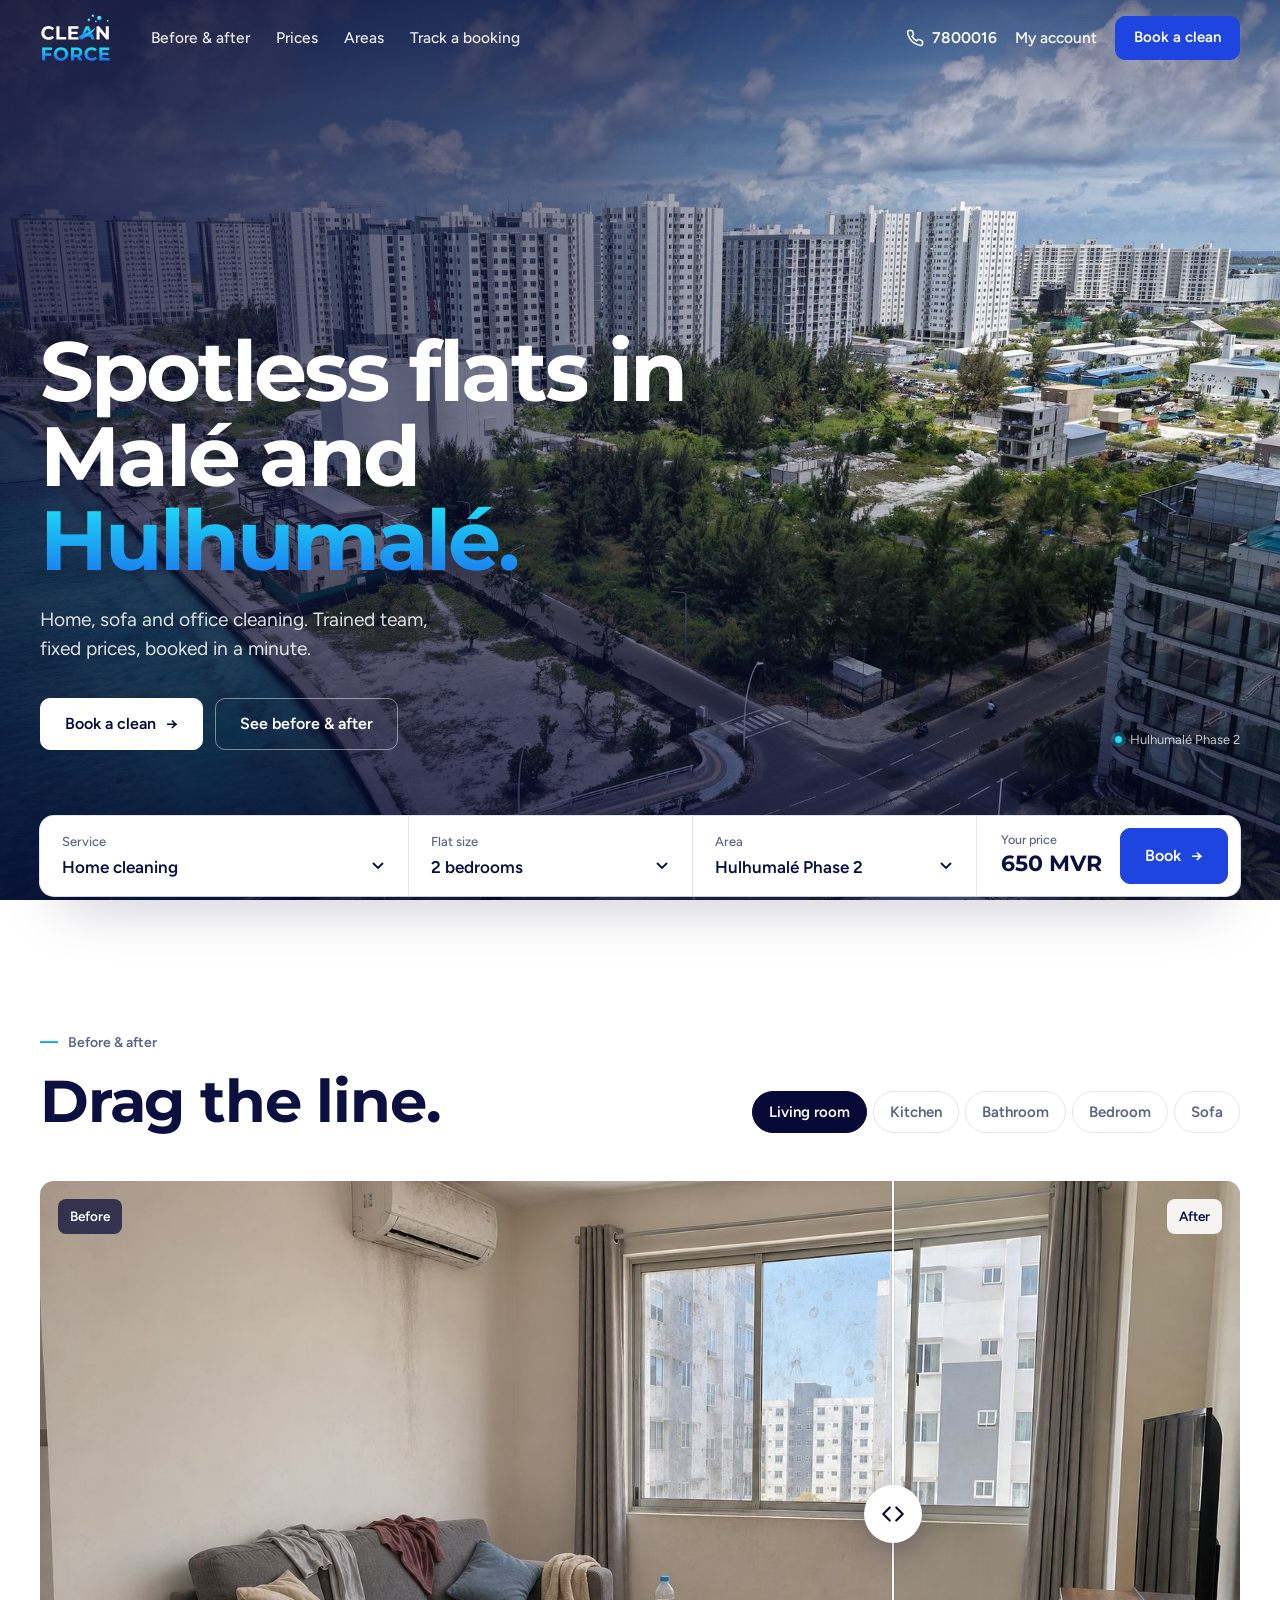
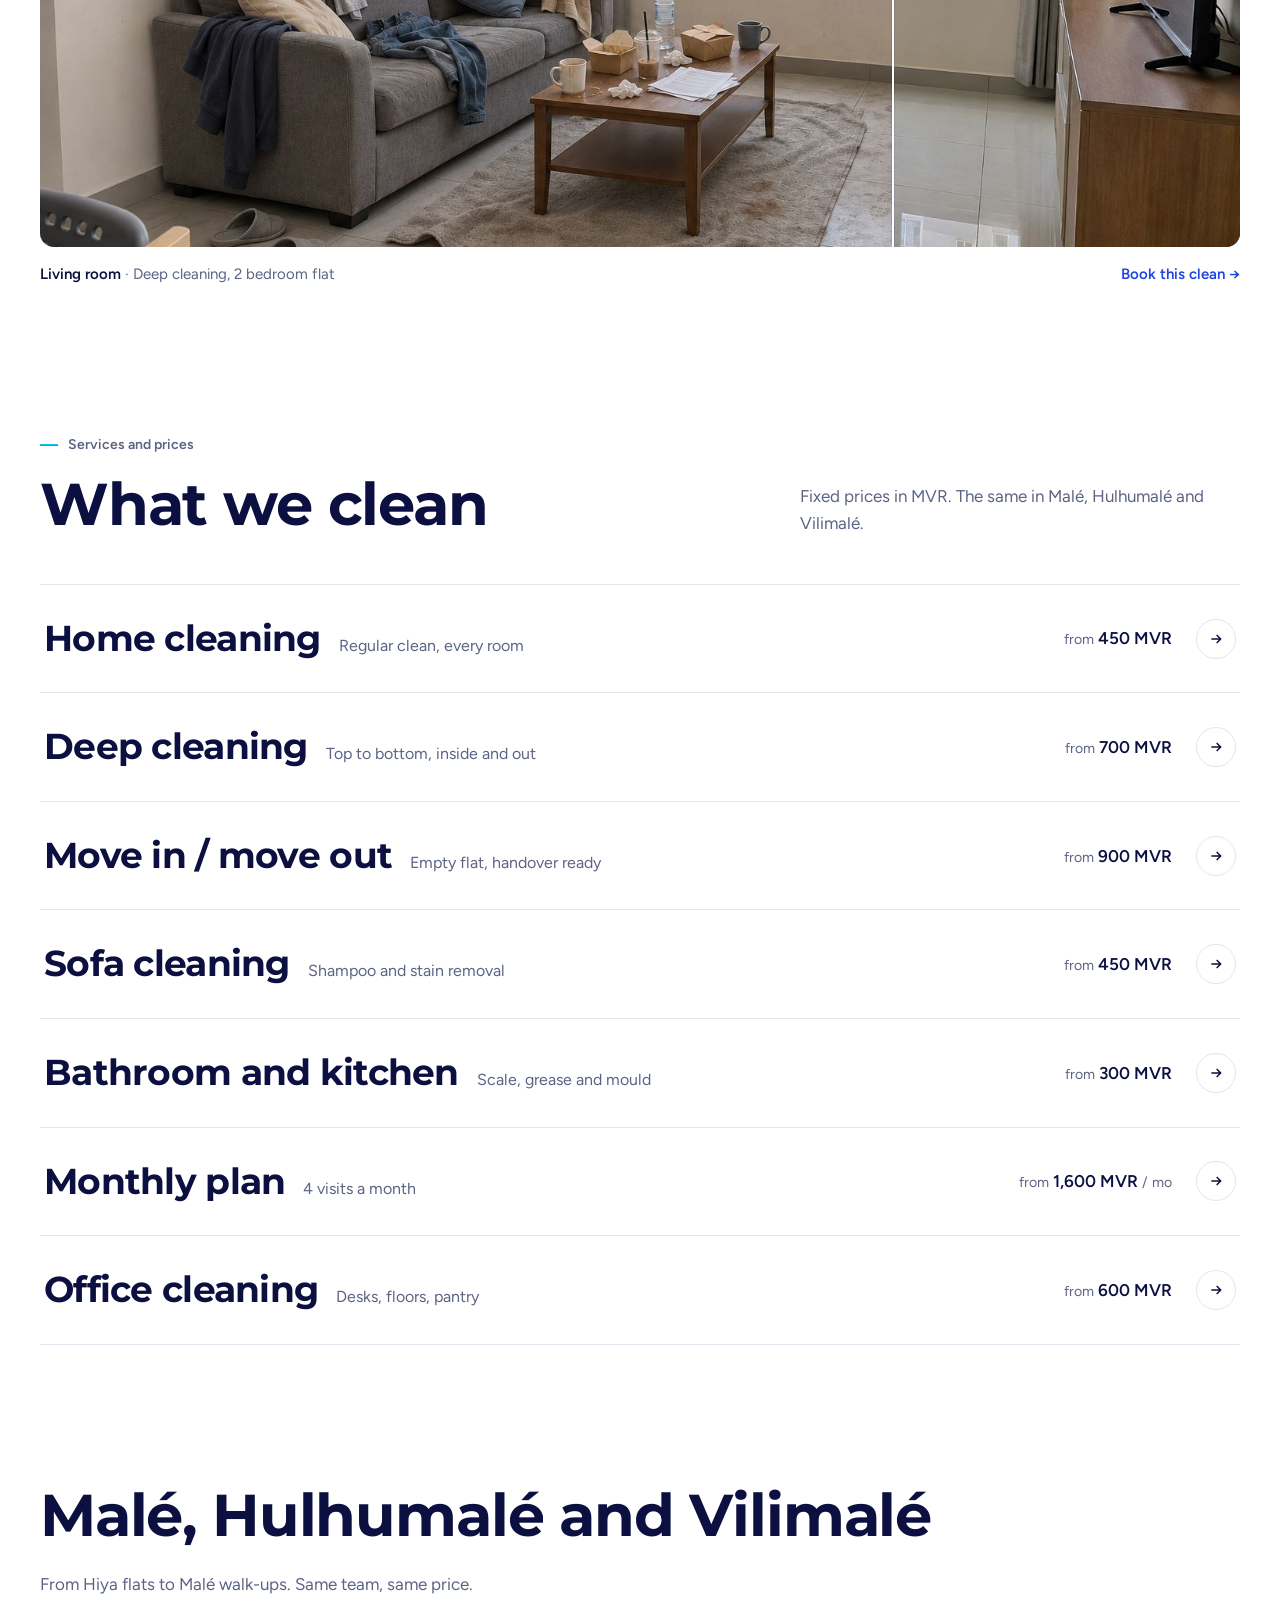
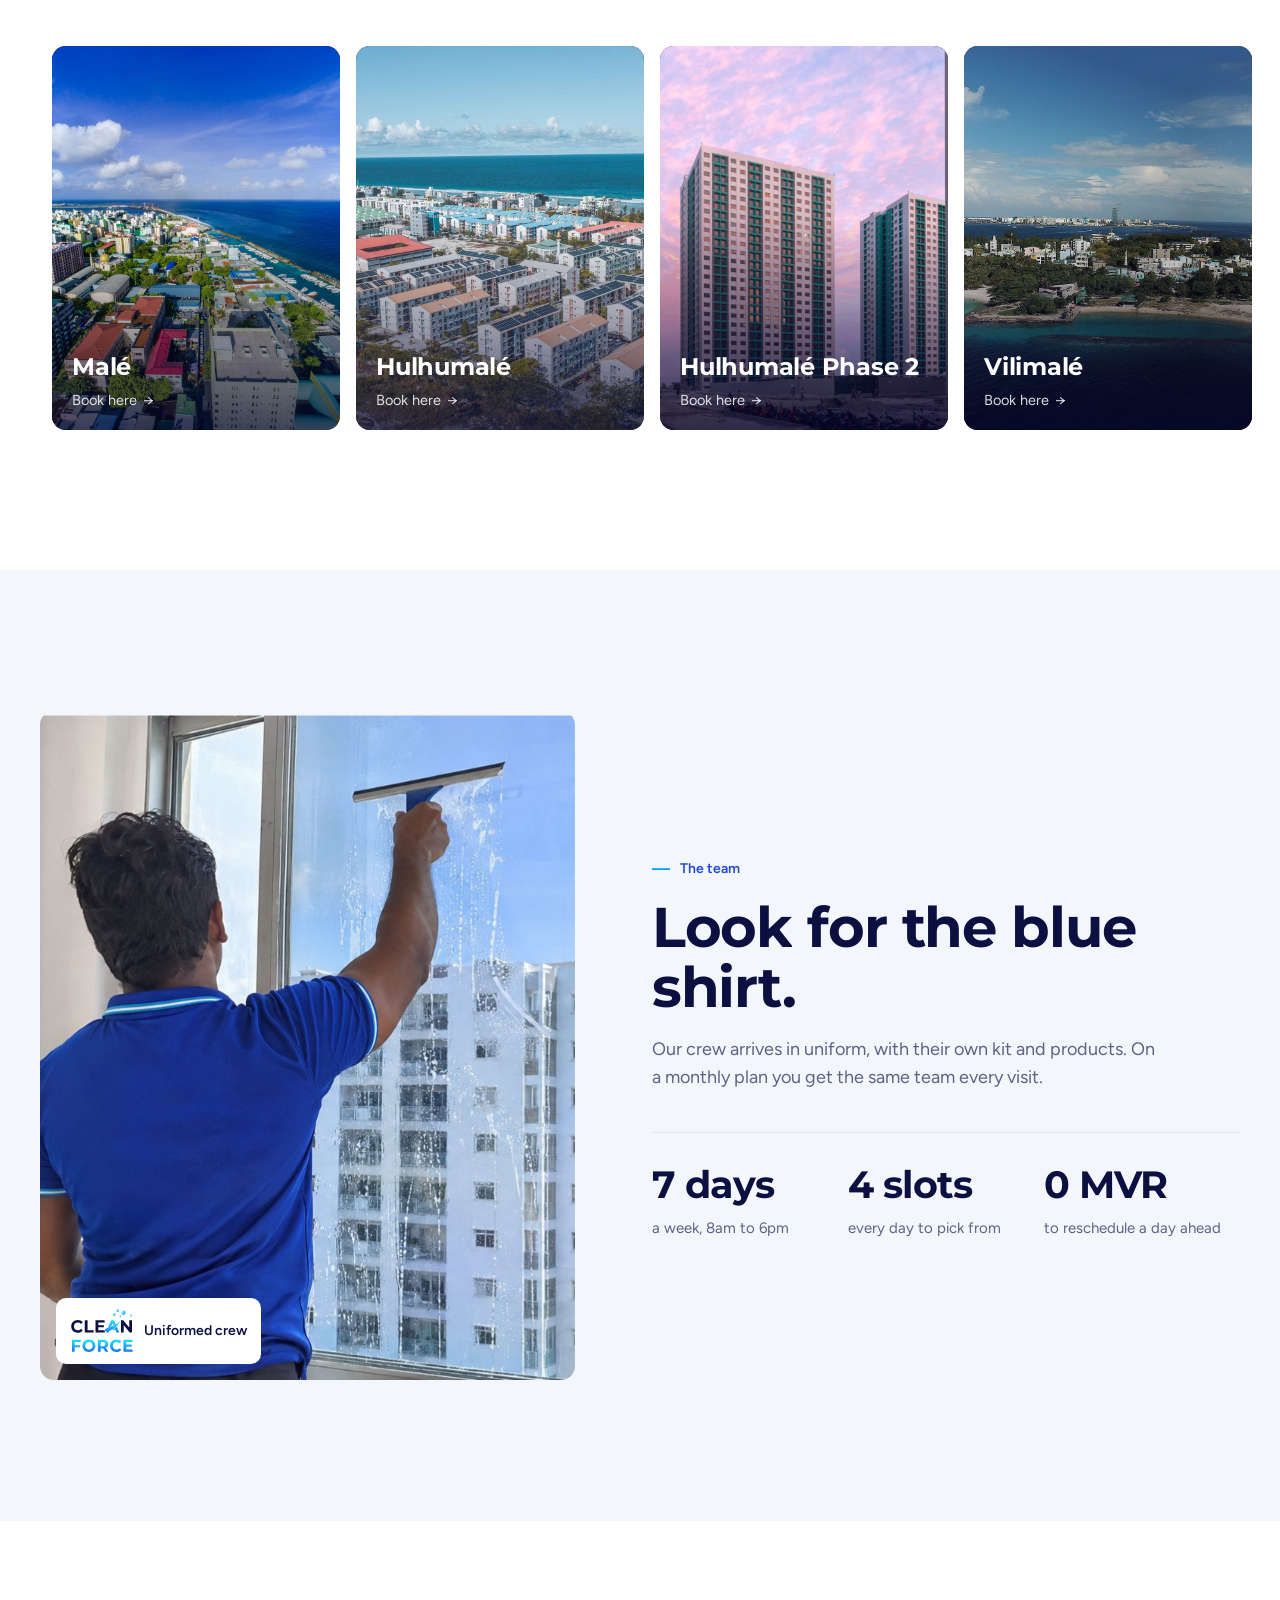
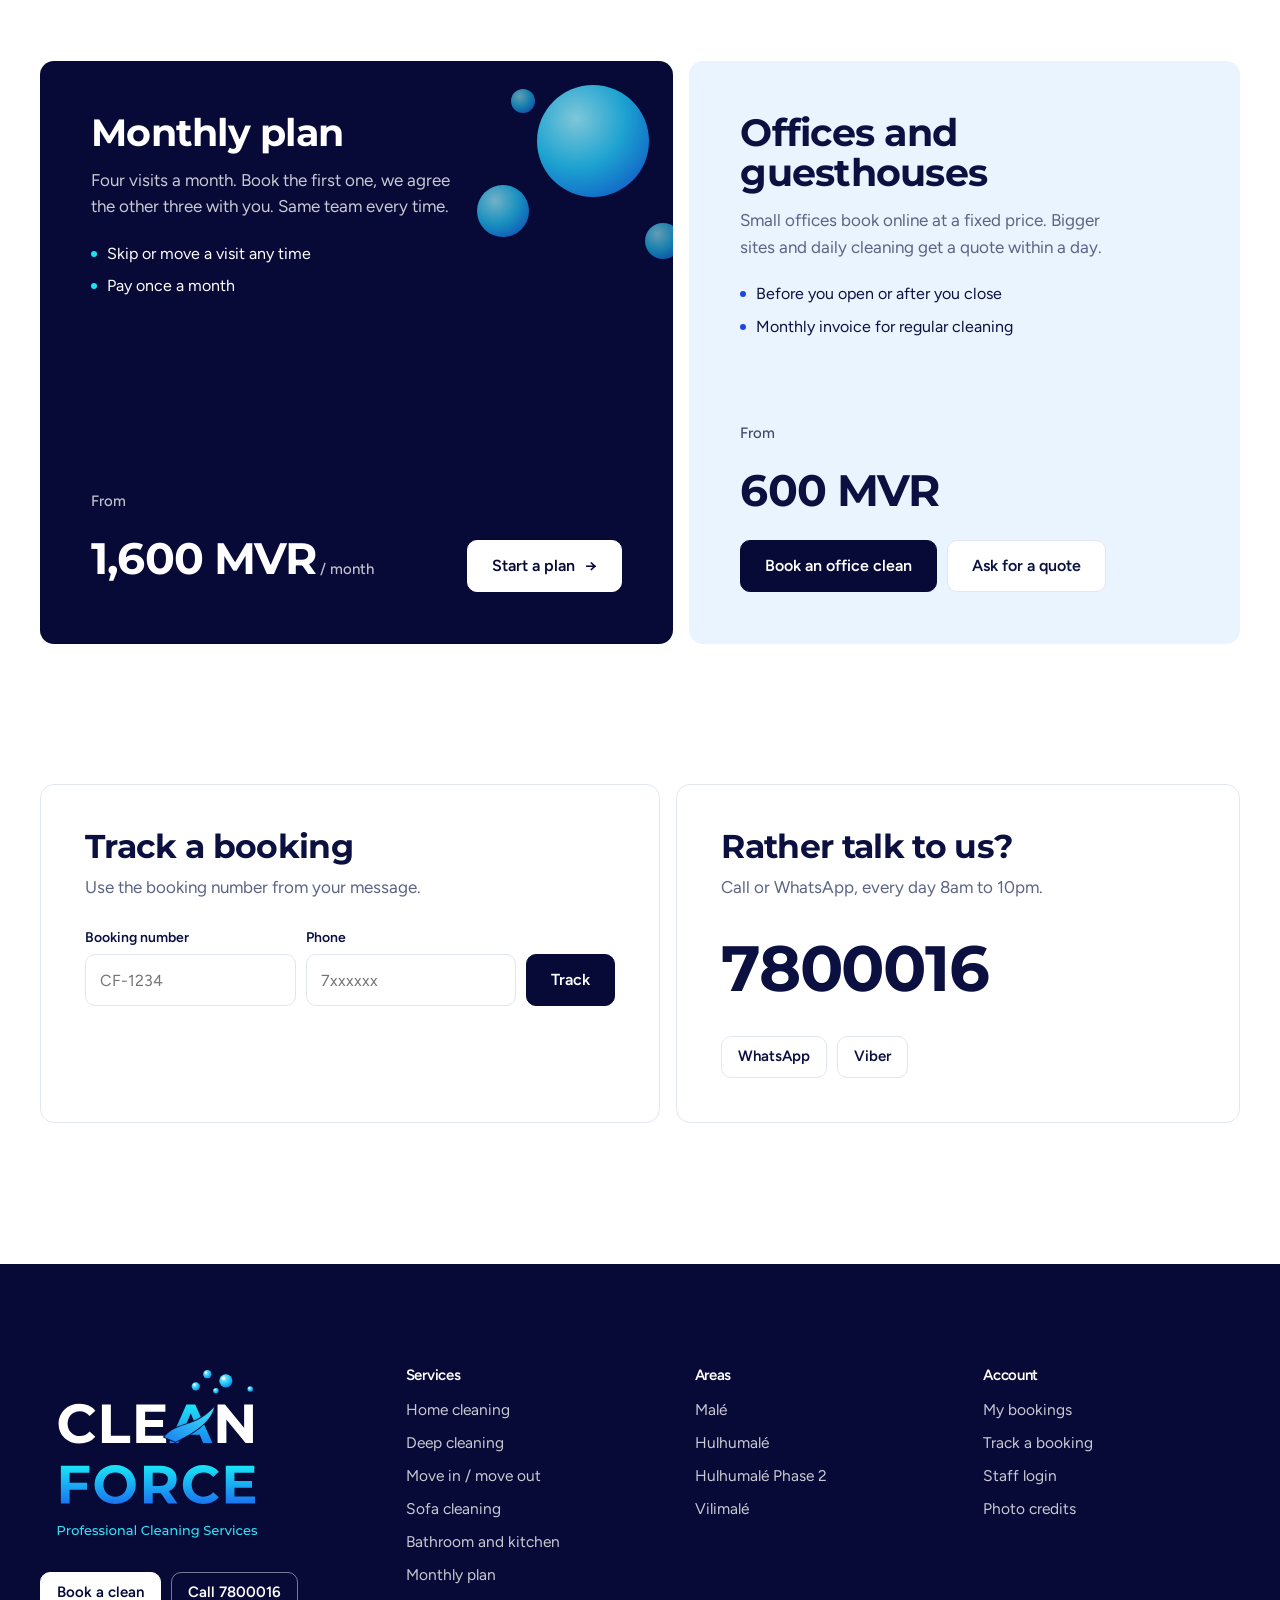
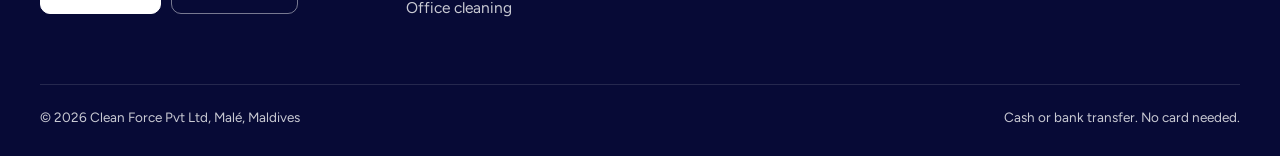
==== index.html @ 48e189a7 "Clean Force website mockup: site, booking, tracking, customer portal, admin Co-Authored-By: Claude O" ====
<!doctype html>
<html lang="en">
<head>
<meta charset="utf-8">
<meta name="viewport" content="width=device-width, initial-scale=1, viewport-fit=cover">
<title>Clean Force | Home and office cleaning in Malé and Hulhumalé</title>
<meta name="description" content="Home, sofa and office cleaning in Malé, Hulhumalé, Hulhumalé Phase 2 and Vilimalé. Fixed prices, book online, pay cash or by transfer. Call 7800016.">
<meta name="theme-color" content="#070a36">
<link rel="icon" href="assets/brand/favicon.svg" type="image/svg+xml">
<link rel="apple-touch-icon" href="assets/brand/apple-touch-icon.png">
<meta property="og:title" content="Clean Force | Professional cleaning in Malé and Hulhumalé">
<meta property="og:description" content="Fixed prices. Book in a minute. Call 7800016.">
<meta property="og:type" content="website">
<meta property="og:url" content="https://muaaadh.github.io/clean-force-mockup/">
<meta property="og:image" content="https://muaaadh.github.io/clean-force-mockup/assets/img/og.jpg">
<meta name="twitter:card" content="summary_large_image">
<link rel="preconnect" href="https://fonts.googleapis.com">
<link rel="preconnect" href="https://fonts.gstatic.com" crossorigin>
<link href="https://fonts.googleapis.com/css2?family=Figtree:wght@400;500;600&family=Montserrat:wght@600;700&display=swap" rel="stylesheet">
<link rel="preload" as="image" href="assets/img/hero.jpg" media="(min-width: 761px)">
<link rel="preload" as="image" href="assets/img/hero-m.jpg" media="(max-width: 760px)">
<link rel="stylesheet" href="assets/css/site.css">
<script>document.documentElement.classList.add('js');setTimeout(function(){if(!window.CF_READY)document.documentElement.classList.remove('js')},2500)</script>
</head>
<body>
<a class="skip" href="#main">Skip to content</a>

<header class="hdr" id="hdr">
  <div class="wrap">
    <a class="logo" href="index.html" aria-label="Clean Force home">
      <img class="l-dark" src="assets/brand/logo-dark.svg" alt="Clean Force" width="116" height="62">
      <img class="l-light" src="assets/brand/logo-light.svg" alt="Clean Force" width="116" height="62">
    </a>
    <nav aria-label="Main">
      <a href="#before-after">Before &amp; after</a>
      <a href="#services">Prices</a>
      <a href="#areas">Areas</a>
      <a href="track.html">Track a booking</a>
    </nav>
    <div class="side">
      <a class="tel" href="tel:+9607800016"><svg width="18" height="18" viewBox="0 0 24 24" fill="none" stroke="currentColor" stroke-width="2"><path d="M22 16.9v3a2 2 0 0 1-2.2 2 19.8 19.8 0 0 1-8.6-3.1 19.5 19.5 0 0 1-6-6A19.8 19.8 0 0 1 2.1 4.2 2 2 0 0 1 4.1 2h3a2 2 0 0 1 2 1.7c.1 1 .4 1.9.7 2.8a2 2 0 0 1-.5 2.1L8 9.9a16 16 0 0 0 6 6l1.3-1.3a2 2 0 0 1 2.1-.4c.9.3 1.8.6 2.8.7a2 2 0 0 1 1.7 2z"/></svg><span>7800016</span></a>
      <a class="acct" href="account.html">My account</a>
      <a class="btn" href="book.html">Book a clean</a>
      <button class="menu-btn" id="menuBtn" aria-label="Open menu" aria-expanded="false" aria-controls="mnav"><span></span><span></span></button>
    </div>
  </div>
</header>

<div class="mnav" id="mnav" role="dialog" aria-modal="true" aria-label="Menu">
  <button class="mnav-close" id="menuClose" aria-label="Close menu">&times;</button>
  <a href="book.html">Book a clean</a>
  <a href="#before-after">Before &amp; after</a>
  <a href="#services">Prices</a>
  <a href="#areas">Areas</a>
  <a href="track.html">Track a booking</a>
  <a href="account.html">My account</a>
  <div class="row">
    <a class="btn btn-white" href="tel:+9607800016">Call 7800016</a>
    <a class="btn btn-ghost on-dark" href="https://wa.me/9607800016">WhatsApp</a>
  </div>
</div>

<main id="main">
  <section class="hero" id="hero">
    <div class="hero-img" data-parallax=".18">
      <picture>
        <source media="(max-width: 760px)" srcset="assets/img/hero-m.jpg">
        <img src="assets/img/hero.jpg" alt="Residential towers of Hulhumalé Phase 2 by the lagoon" fetchpriority="high">
      </picture>
    </div>
    <div class="wrap">
      <h1 class="split" data-split>Spotless flats in Malé and <span class="ac">Hulhumalé.</span></h1>
      <p class="sub" data-reveal style="--d:.5s">Home, sofa and office cleaning. Trained team, fixed prices, booked in a minute.</p>
      <div class="acts" data-reveal style="--d:.65s">
        <a class="btn btn-white" href="book.html">Book a clean <span class="arr">&rarr;</span></a>
        <a class="btn btn-ghost on-dark" href="#before-after">See before &amp; after</a>
      </div>
    </div>
    <p class="place">Hulhumalé Phase 2</p>
  </section>

  <div class="qb wrap" data-reveal style="--d:.8s">
    <form id="quick" action="book.html" aria-label="Check a price">
      <label><span>Service</span><select name="service" id="qService"></select></label>
      <label><span id="qUnit">Flat size</span><select name="option" id="qOption"></select></label>
      <label><span>Area</span><select name="area" id="qArea"></select></label>
      <div class="go">
        <p class="price" aria-live="polite"><small>Your price</small><span id="qPrice">650 MVR</span></p>
        <button class="btn" type="submit">Book <span class="arr">&rarr;</span></button>
      </div>
    </form>
  </div>

  <section class="sec ba-sec" id="before-after" aria-labelledby="baTitle">
    <div class="wrap">
      <div class="sec-head">
        <div>
          <p class="kicker" data-reveal>Before &amp; after</p>
          <h2 id="baTitle" class="split" data-split>Drag the line.</h2>
        </div>
        <div class="tabs" role="tablist" aria-label="Choose a room" id="baTabs" data-reveal>
          <button class="tab" role="tab" aria-selected="true" data-room="living">Living room</button>
          <button class="tab" role="tab" aria-selected="false" tabindex="-1" data-room="kitchen">Kitchen</button>
          <button class="tab" role="tab" aria-selected="false" tabindex="-1" data-room="bathroom">Bathroom</button>
          <button class="tab" role="tab" aria-selected="false" tabindex="-1" data-room="bedroom">Bedroom</button>
          <button class="tab" role="tab" aria-selected="false" tabindex="-1" data-room="sofa">Sofa</button>
        </div>
      </div>
      <div class="ba" id="ba" data-reveal data-cursor="Drag">
        <img class="before" src="assets/img/ba/living-before.jpg" alt="Living room before cleaning: clothes on the sofa, rubbish on the table, dusty floor" draggable="false">
        <img class="after" src="assets/img/ba/living-after.jpg" alt="The same living room after cleaning" draggable="false">
        <span class="bar"></span>
        <span class="knob"><svg viewBox="0 0 24 24" fill="none" stroke="currentColor" stroke-width="2" stroke-linecap="round" stroke-linejoin="round"><path d="M9 6l-6 6 6 6M15 6l6 6-6 6"/></svg></span>
        <span class="tag b">Before</span><span class="tag a">After</span>
        <label class="sr" for="baRange">Before and after position</label>
        <input type="range" id="baRange" min="0" max="100" step="5" value="50" aria-valuetext="Half before, half after">
      </div>
      <p class="ba-cap" data-reveal><span id="baCap"><b>Living room</b> · Deep cleaning, 2 bedroom flat</span><a class="link" id="baBook" href="book.html?service=deep">Book this clean &rarr;</a></p>
    </div>
  </section>

  <section class="sec" id="services" aria-labelledby="svcTitle" style="padding-top:0">
    <div class="wrap">
      <div class="sec-head">
        <div>
          <p class="kicker" data-reveal>Services and prices</p>
          <h2 id="svcTitle" class="split" data-split>What we clean</h2>
        </div>
        <p data-reveal>Fixed prices in MVR. The same in Malé, Hulhumalé and Vilimalé.</p>
      </div>
      <div class="svc-list" id="svcList"></div>
    </div>
  </section>

  <section class="sec areas" id="areas" aria-labelledby="areaTitle" style="padding-top:0">
    <div class="wrap">
      <div class="sec-head">
        <div>
          <h2 id="areaTitle" class="split" data-split>Malé, Hulhumalé and Vilimalé</h2>
        </div>
        <p data-reveal>From Hiya flats to Malé walk-ups. Same team, same price.</p>
      </div>
      <div class="area-track" id="areaTrack" data-drift></div>
    </div>
  </section>

  <section class="sec crew" aria-labelledby="crewTitle">
    <div class="wrap crew-grid">
      <div class="crew-ph" data-mask>
        <img src="assets/img/crew-window-p.jpg" alt="Clean Force cleaner in the blue uniform cleaning a window that looks out on Hulhumalé towers" loading="lazy" data-parallax=".08">
        <p class="chip"><img src="assets/brand/logo-light.svg" alt="" width="64" height="34">Uniformed crew</p>
      </div>
      <div>
        <p class="kicker" data-reveal>The team</p>
        <h2 id="crewTitle" class="split" data-split>Look for the blue shirt.</h2>
        <p class="lead" data-reveal>Our crew arrives in uniform, with their own kit and products. On a monthly plan you get the same team every visit.</p>
        <div class="facts">
          <div data-reveal><b><span data-count="7">7</span> days</b><span>a week, 8am to 6pm</span></div>
          <div data-reveal style="--d:.1s"><b><span data-count="4">4</span> slots</b><span>every day to pick from</span></div>
          <div data-reveal style="--d:.2s"><b>0 MVR</b><span>to reschedule a day ahead</span></div>
        </div>
      </div>
    </div>
  </section>

  <section class="sec" aria-label="Plans">
    <div class="wrap plans">
      <div class="plan plan-a" data-reveal>
        <svg class="bubbles" viewBox="0 0 300 300" aria-hidden="true"><defs><radialGradient id="bb" cx=".35" cy=".3" r=".8"><stop offset="0" stop-color="#9BF3FF"/><stop offset=".55" stop-color="#22C6F5"/><stop offset="1" stop-color="#1477E8"/></radialGradient></defs><circle cx="180" cy="120" r="56" fill="url(#bb)" opacity=".9"/><circle cx="90" cy="190" r="26" fill="url(#bb)" opacity=".8"/><circle cx="250" cy="220" r="18" fill="url(#bb)" opacity=".7"/><circle cx="110" cy="80" r="12" fill="url(#bb)" opacity=".7"/></svg>
        <h3>Monthly plan</h3>
        <p>Four visits a month. Book the first one, we agree the other three with you. Same team every time.</p>
        <ul><li>Skip or move a visit any time</li><li>Pay once a month</li></ul>
        <div class="bottom">
          <p class="big"><small>From</small><br><span id="monthlyFrom">1,600 MVR</span><small> / month</small></p>
          <a class="btn btn-white" href="book.html?service=monthly">Start a plan <span class="arr">&rarr;</span></a>
        </div>
      </div>
      <div class="plan plan-b" data-reveal style="--d:.1s">
        <h3>Offices and guesthouses</h3>
        <p>Small offices book online at a fixed price. Bigger sites and daily cleaning get a quote within a day.</p>
        <ul><li>Before you open or after you close</li><li>Monthly invoice for regular cleaning</li></ul>
        <div class="bottom">
          <p class="big"><small>From</small><br><span id="officeFrom">600 MVR</span></p>
          <div style="display:flex;gap:10px;flex-wrap:wrap"><a class="btn btn-navy" href="book.html?service=office">Book an office clean</a><a class="btn btn-line" href="https://wa.me/9607800016?text=Hi%20Clean%20Force%2C%20I%20need%20a%20quote%20for%20office%20cleaning." target="_blank" rel="noopener">Ask for a quote</a></div>
        </div>
      </div>
    </div>
  </section>

  <section class="sec" id="track" style="padding-top:0" aria-label="Track a booking and contact">
    <div class="wrap tc">
      <div data-reveal>
        <h3>Track a booking</h3>
        <p>Use the booking number from your message.</p>
        <form class="track-f" action="track.html">
          <label class="field"><span>Booking number</span><input class="inp" name="id" placeholder="CF-1234" required autocomplete="off"></label>
          <label class="field"><span>Phone</span><input class="inp" name="phone" placeholder="7xxxxxx" inputmode="tel" required></label>
          <div class="field"><span>&nbsp;</span><button class="btn btn-navy" type="submit">Track</button></div>
        </form>
      </div>
      <div data-reveal style="--d:.1s">
        <h3>Rather talk to us?</h3>
        <p>Call or WhatsApp, every day 8am to 10pm.</p>
        <a class="call-big" href="tel:+9607800016">7800016</a>
        <div class="row">
          <a class="btn btn-line btn-sm" href="https://wa.me/9607800016" target="_blank" rel="noopener">WhatsApp</a>
          <a class="btn btn-line btn-sm" href="viber://chat?number=%2B9607800016">Viber</a>
        </div>
      </div>
    </div>
  </section>
</main>

<footer class="ftr">
  <div class="wrap">
    <div class="ftr-top">
      <div>
        <img class="flogo" src="assets/brand/logo-dark-full.svg" alt="Clean Force, Professional Cleaning Services" width="280" height="180" loading="lazy">
        <div class="ftr-cta"><a class="btn btn-white btn-sm" href="book.html">Book a clean</a><a class="btn btn-ghost on-dark btn-sm" href="tel:+9607800016">Call 7800016</a></div>
      </div>
      <div><h4>Services</h4><ul id="ftrSvc"></ul></div>
      <div><h4>Areas</h4><ul><li><a href="book.html?area=male">Malé</a></li><li><a href="book.html?area=hulhumale">Hulhumalé</a></li><li><a href="book.html?area=hulhumale2">Hulhumalé Phase 2</a></li><li><a href="book.html?area=vilimale">Vilimalé</a></li></ul></div>
      <div><h4>Account</h4><ul><li><a href="account.html">My bookings</a></li><li><a href="track.html">Track a booking</a></li><li><a href="admin/index.html">Staff login</a></li><li><a href="credits.html">Photo credits</a></li></ul></div>
    </div>
    <div class="ftr-bot"><span>&copy; 2026 Clean Force Pvt Ltd, Malé, Maldives</span><span>Cash or bank transfer. No card needed.</span></div>
  </div>
</footer>

<a class="wa-float" href="https://wa.me/9607800016" target="_blank" rel="noopener" aria-label="WhatsApp Clean Force"><svg viewBox="0 0 24 24" fill="currentColor"><path d="M17.5 14.4c-.3-.1-1.8-.9-2-1-.3-.1-.5-.1-.7.1-.2.3-.8 1-.9 1.2-.2.2-.3.2-.6.1-.3-.1-1.3-.5-2.4-1.5-.9-.8-1.5-1.8-1.7-2.1-.2-.3 0-.5.1-.6l.4-.5c.2-.2.2-.3.3-.5.1-.2 0-.4 0-.5l-.9-2.2c-.2-.6-.5-.5-.7-.5h-.6c-.2 0-.5.1-.8.4-.3.3-1 1-1 2.5s1.1 2.9 1.2 3.1c.1.2 2.1 3.2 5.1 4.5.7.3 1.3.5 1.7.6.7.2 1.4.2 1.9.1.6-.1 1.8-.7 2-1.4.2-.7.2-1.3.2-1.4-.1-.1-.3-.2-.6-.4zM12 21.8c-1.8 0-3.5-.5-5-1.4l-.4-.2-3.7 1 1-3.6-.2-.4A9.8 9.8 0 1 1 12 21.8zm8.4-18.2A11.8 11.8 0 0 0 1.7 17.8L0 24l6.3-1.7a11.8 11.8 0 0 0 5.7 1.4A11.8 11.8 0 0 0 20.4 3.6z"/></svg></a>

<div class="peek" id="peek" aria-hidden="true"></div>
<div class="cur" id="cur" aria-hidden="true"></div>
<div class="cur-lbl" id="curLbl" aria-hidden="true"></div>

<script src="assets/js/data.js"></script>
<script src="assets/js/store.js"></script>
<script src="assets/js/site.js"></script>
</body>
</html>
---- assets/css/site.css ----
/* Clean Force: public site */
:root {
  --navy: #070a36;
  --ink: #0b1040;
  --text: #1b2050;
  --muted: #5c6385;
  --blue: #1f45e0;      /* polo blue */
  --blue-2: #1a37b8;
  --cyan: #1fdff5;
  --sky: #e9f4ff;
  --mist: #f3f6fb;
  --line: #e1e6f0;
  --white: #fff;
  --grad: linear-gradient(180deg, #1de4f7 0%, #1b74ef 100%);
  --r: 14px;
  --r-s: 10px;
  --wrap: 1240px;
  --gut: clamp(16px, 4vw, 40px);
  --font: 'Figtree', system-ui, -apple-system, 'Segoe UI', sans-serif;
  --display: 'Montserrat', 'Figtree', system-ui, sans-serif;
  --ease: cubic-bezier(.2, .7, .1, 1);
}
*, *::before, *::after { box-sizing: border-box; }
html { -webkit-text-size-adjust: 100%; scroll-behavior: smooth; }
body { margin: 0; font: 400 17px/1.55 var(--font); color: var(--text); background: var(--white); -webkit-font-smoothing: antialiased; overflow-x: hidden; }
img { display: block; max-width: 100%; }
[hidden] { display: none !important; }
a { color: inherit; }
button, input, select, textarea { font: inherit; color: inherit; }
h1, h2, h3, h4 { font-family: var(--display); color: var(--ink); margin: 0; font-weight: 700; letter-spacing: -.02em; line-height: 1.05; }
p { margin: 0; }
.wrap { width: 100%; max-width: calc(var(--wrap) + var(--gut) * 2); margin: 0 auto; padding: 0 var(--gut); }
.sr { position: absolute !important; width: 1px; height: 1px; overflow: hidden; clip: rect(0 0 0 0); white-space: nowrap; }
:focus-visible { outline: 2.5px solid var(--blue); outline-offset: 3px; border-radius: 4px; }
.skip { position: absolute; left: 12px; top: -60px; z-index: 100; background: var(--navy); color: #fff; padding: 10px 14px; border-radius: 8px; }
.skip:focus { top: 12px; }

/* ---------- buttons ---------- */
.btn { --bg: var(--blue); --fg: #fff; display: inline-flex; align-items: center; justify-content: center; gap: 10px; height: 52px; padding: 0 24px; border-radius: var(--r-s);
  background: var(--bg); color: var(--fg); border: 1.5px solid var(--bg); font-weight: 600; font-size: 16px; text-decoration: none; cursor: pointer; white-space: nowrap;
  transition: transform .25s var(--ease), background .2s, border-color .2s, color .2s; }
.btn:hover { transform: translateY(-2px); }
.btn:active { transform: translateY(0); }
.btn .arr { transition: transform .3s var(--ease); }
.btn:hover .arr { transform: translateX(4px); }
.btn-white { --bg: #fff; --fg: var(--navy); }
.btn-navy { --bg: var(--navy); --fg: #fff; }
.btn-ghost { background: transparent; color: var(--fg); border-color: currentColor; }
.btn-ghost.on-dark { --fg: #fff; border-color: rgba(255, 255, 255, .45); }
.btn-ghost.on-dark:hover { border-color: #fff; }
.btn-line { background: #fff; color: var(--ink); border-color: var(--line); }
.btn-line:hover { border-color: var(--ink); }
.btn-sm { height: 42px; padding: 0 16px; font-size: 15px; }
.link { color: var(--blue); font-weight: 600; text-decoration: none; display: inline-flex; gap: 8px; align-items: center; }
.link:hover { text-decoration: underline; text-underline-offset: 4px; }

/* ---------- header ---------- */
.hdr { position: fixed; inset: 0 0 auto; z-index: 50; transition: background .3s, box-shadow .3s, transform .4s var(--ease); }
.hdr .wrap { display: flex; align-items: center; gap: 28px; height: 76px; }
.hdr .logo { display: block; flex: none; }
.hdr .logo img { height: 50px; width: auto; }
.hdr .logo .l-light { display: none; }
.hdr nav { display: flex; gap: 26px; margin-left: 12px; }
.hdr nav a { text-decoration: none; font-weight: 500; font-size: 15.5px; color: #fff; opacity: .9; position: relative; }
.hdr nav a::after { content: ''; position: absolute; left: 0; right: 0; bottom: -6px; height: 2px; background: currentColor; transform: scaleX(0); transform-origin: left; transition: transform .3s var(--ease); }
.hdr nav a:hover::after { transform: scaleX(1); }
.hdr .side { margin-left: auto; display: flex; align-items: center; gap: 18px; }
.hdr .tel { color: #fff; text-decoration: none; font-weight: 600; font-size: 15.5px; display: inline-flex; gap: 8px; align-items: center; }
.hdr .acct { color: #fff; text-decoration: none; font-weight: 500; font-size: 15.5px; }
.hdr .btn { height: 44px; padding: 0 18px; font-size: 15px; }
.hdr.solid, .hdr.light { background: rgba(255, 255, 255, .96); box-shadow: 0 1px 0 var(--line); backdrop-filter: blur(10px); -webkit-backdrop-filter: blur(10px); }
.hdr.solid .l-dark, .hdr.light .l-dark { display: none; }
.hdr.solid .l-light, .hdr.light .l-light { display: block; }
.hdr.solid nav a, .hdr.solid .tel, .hdr.solid .acct, .hdr.light nav a, .hdr.light .tel, .hdr.light .acct { color: var(--ink); }
.hdr.hide { transform: translateY(-100%); }
.menu-btn { display: none; width: 44px; height: 44px; border: 0; background: transparent; color: #fff; cursor: pointer; padding: 0; }
.hdr.solid .menu-btn, .hdr.light .menu-btn { color: var(--ink); }
.menu-btn span { display: block; width: 22px; height: 2px; background: currentColor; margin: 5px auto; transition: transform .3s; }
.mnav { position: fixed; inset: 0; z-index: 60; background: var(--navy); color: #fff; padding: 90px var(--gut) 32px; display: flex; flex-direction: column; gap: 6px;
  opacity: 0; visibility: hidden; transition: opacity .3s, visibility .3s; }
.mnav.open { opacity: 1; visibility: visible; }
.mnav a { color: #fff; text-decoration: none; font-family: var(--display); font-weight: 700; font-size: 34px; padding: 8px 0; }
.mnav .row { margin-top: auto; display: flex; gap: 12px; flex-wrap: wrap; }
.mnav .row a.btn { font: 600 16px var(--font); color: var(--fg); padding: 0 20px; }
.mnav-close { position: absolute; top: 16px; right: var(--gut); width: 44px; height: 44px; border: 0; background: transparent; color: #fff; font-size: 30px; cursor: pointer; }

/* ---------- hero ---------- */
.hero { position: relative; min-height: max(640px, 100svh); color: #fff; overflow: hidden; background: var(--navy); display: flex; }
.hero-img { position: absolute; inset: -6% 0 0; }
.hero-img img { width: 100%; height: 100%; object-fit: cover; object-position: 50% 40%; transform: scale(1.08); transition: transform 2.4s var(--ease); }
.ready .hero-img img { transform: scale(1); }
.hero::after { content: ''; position: absolute; inset: 0; background: linear-gradient(180deg, rgba(5, 7, 45, .5) 0%, rgba(5, 7, 45, 0) 22%), linear-gradient(90deg, rgba(5, 7, 45, .78) 0%, rgba(5, 7, 45, .45) 45%, rgba(5, 7, 45, 0) 75%), linear-gradient(0deg, rgba(5, 7, 45, .6) 0%, rgba(5, 7, 45, 0) 40%); pointer-events: none; }
.hero .wrap { position: relative; z-index: 2; display: flex; flex-direction: column; justify-content: flex-end; padding-top: 120px; padding-bottom: 150px; }
.hero h1 { color: #fff; font-size: clamp(42px, 6.6vw, 96px); max-width: 11.5ch; line-height: 1; letter-spacing: -.035em; }
.hero h1 .ac, .hero h1 .ac .w > span { background: var(--grad); -webkit-background-clip: text; background-clip: text; color: transparent; -webkit-box-decoration-break: clone; }
.hero h1 .ac:has(.w) { background: none; }
.hero .sub { margin-top: 22px; font-size: clamp(17px, 1.5vw, 20px); max-width: 34ch; color: rgba(255, 255, 255, .86); }
.hero .acts { margin-top: 34px; display: flex; gap: 12px; flex-wrap: wrap; }
.hero .place { position: absolute; right: var(--gut); bottom: 150px; z-index: 2; font-size: 13px; color: rgba(255, 255, 255, .75); display: flex; align-items: center; gap: 8px; }
.hero .place::before { content: ''; width: 7px; height: 7px; border-radius: 50%; background: var(--cyan); box-shadow: 0 0 0 4px rgba(31, 223, 245, .25); }

/* quick price bar */
.qb { position: relative; z-index: 5; margin-top: -84px; }
.qb form { background: #fff; border-radius: var(--r); box-shadow: 0 24px 60px -24px rgba(7, 10, 54, .35), 0 0 0 1px var(--line); display: grid; grid-template-columns: 1.3fr 1fr 1fr auto; align-items: stretch; overflow: hidden; }
.qb label { display: flex; flex-direction: column; justify-content: center; padding: 16px 22px; border-right: 1px solid var(--line); min-width: 0; cursor: pointer; }
.qb label span { font-size: 13px; color: var(--muted); font-weight: 500; }
.qb select { border: 0; background: transparent; font-weight: 600; font-size: 17px; color: var(--ink); padding: 2px 22px 0 0; margin: 0; appearance: none; -webkit-appearance: none; cursor: pointer; min-width: 0; width: 100%;
  background-image: url("data:image/svg+xml,%3Csvg xmlns='http://www.w3.org/2000/svg' width='12' height='8'%3E%3Cpath d='M1 1l5 5 5-5' stroke='%230b1040' stroke-width='1.8' fill='none'/%3E%3C/svg%3E"); background-repeat: no-repeat; background-position: right 2px center; }
.qb select:focus { outline: none; }
.qb label:focus-within { background: var(--mist); box-shadow: inset 0 0 0 2px var(--blue); }
.qb .go { display: flex; align-items: center; gap: 18px; padding: 12px 12px 12px 24px; }
.qb .price { font-family: var(--display); font-weight: 700; font-size: 22px; color: var(--ink); white-space: nowrap; }
.qb .price small { display: block; font: 500 12.5px var(--font); color: var(--muted); }
.qb .btn { height: 56px; }

/* ---------- sections ---------- */
.sec { padding: clamp(80px, 11vw, 150px) 0; }
.sec-head { display: flex; align-items: flex-end; justify-content: space-between; gap: 24px; margin-bottom: clamp(28px, 4vw, 48px); flex-wrap: wrap; }
.sec-head h2, .h2 { font-size: clamp(34px, 4.6vw, 64px); }
.sec-head p { color: var(--muted); max-width: 40ch; }
.kicker { display: inline-flex; align-items: center; gap: 10px; font-weight: 600; font-size: 14px; color: var(--blue); margin-bottom: 18px; }
.kicker::before { content: ''; width: 18px; height: 2px; background: var(--grad); }

/* ---------- before / after ---------- */
.ba-sec { padding-top: clamp(90px, 10vw, 130px); }
.tabs { display: flex; gap: 6px; flex-wrap: wrap; }
.tab { border: 1.5px solid var(--line); background: #fff; height: 42px; padding: 0 16px; border-radius: 999px; font-weight: 600; font-size: 15px; color: var(--muted); cursor: pointer; transition: color .2s, border-color .2s, background .2s; }
.tab:hover { color: var(--ink); border-color: var(--ink); }
.tab[aria-selected="true"] { background: var(--navy); border-color: var(--navy); color: #fff; }
.ba { --p: 50%; position: relative; aspect-ratio: 3 / 2; max-height: min(74vh, 700px); width: 100%; scroll-margin-top: 90px; border-radius: var(--r); overflow: hidden; background: var(--mist); user-select: none; -webkit-user-select: none; touch-action: pan-y; cursor: ew-resize; }
.ba img { position: absolute; inset: 0; width: 100%; height: 100%; object-fit: cover; pointer-events: none; }
.ba .after { clip-path: inset(0 0 0 var(--p)); }
.ba .bar { position: absolute; top: 0; bottom: 0; left: var(--p); width: 2px; margin-left: -1px; background: #fff; box-shadow: 0 0 0 1px rgba(7, 10, 54, .08); pointer-events: none; }
.ba .knob { position: absolute; top: 50%; left: var(--p); width: 58px; height: 58px; margin: -29px 0 0 -29px; border-radius: 50%; background: #fff; display: grid; place-items: center; box-shadow: 0 10px 30px rgba(7, 10, 54, .25); pointer-events: none; transition: transform .25s var(--ease); }
.ba.drag .knob { transform: scale(.88); }
.ba .knob svg { width: 26px; height: 26px; color: var(--navy); }
.ba .tag { position: absolute; top: 18px; padding: 7px 12px; border-radius: 8px; font-size: 13.5px; font-weight: 600; background: rgba(7, 10, 54, .72); color: #fff; backdrop-filter: blur(6px); -webkit-backdrop-filter: blur(6px); pointer-events: none; transition: opacity .3s; }
.ba .tag.b { left: 18px; }
.ba .tag.a { right: 18px; background: rgba(255, 255, 255, .9); color: var(--ink); }
.ba input[type=range] { position: absolute; inset: 0; width: 100%; height: 100%; opacity: 0; margin: 0; cursor: ew-resize; pointer-events: none; }
.ba:focus-within { outline: 2.5px solid var(--blue); outline-offset: 4px; }
.ba-cap { display: flex; justify-content: space-between; gap: 16px; margin-top: 16px; color: var(--muted); font-size: 15px; flex-wrap: wrap; }
.ba-cap b { color: var(--ink); font-weight: 600; }

/* ---------- services list ---------- */
.svc-list { border-top: 1px solid var(--line); }
.svc { display: grid; grid-template-columns: 1fr auto 40px; align-items: center; gap: 24px; padding: 26px 4px; border-bottom: 1px solid var(--line); text-decoration: none; position: relative; }
.svc::before { content: ''; position: absolute; inset: 0; background: var(--mist); transform: scaleY(0); transform-origin: bottom; transition: transform .45s var(--ease); z-index: -1; }
.svc:hover::before { transform: scaleY(1); }
.svc .nm { font-family: var(--display); font-weight: 700; font-size: clamp(24px, 2.8vw, 38px); color: var(--ink); letter-spacing: -.02em; transition: transform .45s var(--ease); display: flex; align-items: baseline; gap: 18px; flex-wrap: wrap; }
.svc .nm small { font: 400 16px var(--font); color: var(--muted); letter-spacing: 0; }
.svc:hover .nm { transform: translateX(14px); }
.svc .pr { font-weight: 600; color: var(--ink); white-space: nowrap; font-size: 17px; }
.svc .pr small { color: var(--muted); font-weight: 400; }
.svc .ar { width: 40px; height: 40px; border-radius: 50%; border: 1.5px solid var(--line); display: grid; place-items: center; transition: background .3s, border-color .3s, color .3s, transform .45s var(--ease); color: var(--ink); }
.svc:hover .ar { background: var(--blue); border-color: var(--blue); color: #fff; transform: rotate(-45deg); }
.svc .th { display: none; }
.peek { position: fixed; left: 0; top: 0; width: 300px; aspect-ratio: 4 / 3; border-radius: 12px; overflow: hidden; pointer-events: none; z-index: 40; opacity: 0; transform: translate(-50%, -50%) scale(.6); transition: opacity .25s, transform .35s var(--ease); box-shadow: 0 30px 60px -20px rgba(7, 10, 54, .45); }
.peek.on { opacity: 1; }
.peek img { width: 100%; height: 100%; object-fit: cover; position: absolute; inset: 0; transition: opacity .25s; }

/* ---------- areas ---------- */
.areas { overflow: hidden; }
.area-track { display: grid; grid-template-columns: repeat(4, 1fr); gap: 16px; will-change: transform; }
.area { position: relative; aspect-ratio: 3 / 4; border-radius: var(--r); overflow: hidden; text-decoration: none; color: #fff; background: var(--navy); display: block; }
.area img { position: absolute; inset: 0; width: 100%; height: 100%; object-fit: cover; transition: transform 1.2s var(--ease); }
.area:hover img { transform: scale(1.06); }
.area::after { content: ''; position: absolute; inset: 0; background: linear-gradient(0deg, rgba(5, 7, 45, .72), rgba(5, 7, 45, 0) 55%); }
.area .lbl { position: absolute; left: 20px; right: 20px; bottom: 18px; z-index: 2; }
.area .lbl b { display: block; font-family: var(--display); font-size: 24px; letter-spacing: -.01em; }
.area .lbl span { font-size: 14.5px; opacity: .85; display: inline-flex; gap: 6px; align-items: center; }
.area .lbl span i { font-style: normal; transition: transform .3s var(--ease); }
.area:hover .lbl span i { transform: translateX(4px); }

/* ---------- crew ---------- */
.crew { background: var(--mist); }
.crew-grid { display: grid; grid-template-columns: 1fr 1.1fr; gap: clamp(32px, 6vw, 96px); align-items: center; }
.crew-ph { position: relative; aspect-ratio: 4 / 5; border-radius: var(--r); overflow: hidden; }
.crew-ph img { position: absolute; inset: -8% 0; width: 100%; height: 116%; object-fit: cover; }
.crew-ph .chip { position: absolute; left: 16px; bottom: 16px; background: #fff; border-radius: 10px; padding: 10px 14px; font-size: 14px; font-weight: 600; color: var(--ink); display: flex; gap: 10px; align-items: center; }
.crew-ph .chip img { position: static; width: 64px; height: auto; inset: auto; }
.crew h2 { font-size: clamp(34px, 4.4vw, 60px); }
.crew p.lead { margin-top: 20px; color: var(--muted); font-size: 18px; max-width: 42ch; }
.facts { margin-top: 40px; display: grid; grid-template-columns: repeat(3, 1fr); border-top: 1px solid var(--line); }
.facts div { padding: 22px 16px 0 0; }
.facts b { display: block; font-family: var(--display); font-size: clamp(28px, 3vw, 40px); color: var(--ink); letter-spacing: -.02em; }
.facts div > span { font-size: 15px; color: var(--muted); }

/* ---------- plans ---------- */
.plans { display: grid; grid-template-columns: 1.15fr 1fr; gap: 16px; }
.plan { border-radius: var(--r); padding: clamp(28px, 4vw, 52px); position: relative; overflow: hidden; min-height: 420px; display: flex; flex-direction: column; }
.plan h3 { font-size: clamp(28px, 3vw, 42px); }
.plan p { margin-top: 14px; max-width: 34ch; }
.plan .bottom { margin-top: auto; padding-top: 36px; display: flex; align-items: flex-end; justify-content: space-between; gap: 16px; flex-wrap: wrap; position: relative; z-index: 2; }
.plan .big { font-family: var(--display); font-weight: 700; font-size: clamp(30px, 3.4vw, 46px); letter-spacing: -.02em; }
.plan .big small { font: 500 15px var(--font); opacity: .75; letter-spacing: 0; }
.plan-a { background: var(--navy); color: #fff; }
.plan-a h3 { color: #fff; }
.plan-a p { color: rgba(255, 255, 255, .78); }
.plan-a .big { color: #fff; }
.plan-b .big { color: var(--ink); }
.plan > *:not(.bubbles) { position: relative; z-index: 1; }
.plan-a .bubbles { position: absolute; right: -40px; top: -40px; width: 300px; opacity: .9; pointer-events: none; }
.plan-b { background: var(--sky); color: var(--ink); }
.plan-b p { color: var(--muted); }
.plan ul { list-style: none; padding: 0; margin: 22px 0 0; display: grid; gap: 8px; font-size: 16px; }
.plan ul li { display: flex; gap: 10px; align-items: baseline; }
.plan ul li::before { content: ''; width: 6px; height: 6px; border-radius: 50%; background: var(--cyan); flex: none; transform: translateY(-2px); }
.plan-b ul li::before { background: var(--blue); }

/* ---------- track / contact ---------- */
.tc { display: grid; grid-template-columns: 1.1fr 1fr; gap: 16px; }
.tc > div { border: 1px solid var(--line); border-radius: var(--r); padding: clamp(26px, 3.6vw, 44px); }
.tc h3 { font-size: clamp(26px, 2.6vw, 34px); }
.tc p { color: var(--muted); margin-top: 10px; }
.track-f { margin-top: 26px; display: grid; grid-template-columns: 1fr 1fr auto; gap: 10px; }
.field { display: flex; flex-direction: column; gap: 6px; }
.field > span { font-size: 14px; font-weight: 600; color: var(--ink); }
.field small { color: var(--muted); font-size: 13px; }
.inp { height: 52px; border: 1.5px solid var(--line); border-radius: var(--r-s); padding: 0 14px; background: #fff; width: 100%; font-size: 16px; transition: border-color .2s; }
.inp:hover { border-color: #c5ccdd; }
.inp:focus { outline: none; border-color: var(--blue); box-shadow: 0 0 0 3px rgba(31, 69, 224, .12); }
textarea.inp { height: auto; min-height: 96px; padding: 12px 14px; resize: vertical; }
.call-big { display: block; font-family: var(--display); font-weight: 700; font-size: clamp(38px, 5vw, 64px); color: var(--ink); text-decoration: none; letter-spacing: -.02em; margin-top: 18px; }
.call-big:hover { color: var(--blue); }
.tc .row { display: flex; gap: 10px; margin-top: 18px; flex-wrap: wrap; }

/* ---------- footer ---------- */
.ftr { background: var(--navy); color: rgba(255, 255, 255, .78); padding: clamp(64px, 8vw, 110px) 0 28px; position: relative; overflow: hidden; }
.ftr-top { display: grid; grid-template-columns: 1.3fr repeat(3, 1fr); gap: 32px; }
.ftr .flogo { width: min(280px, 70%); }
.ftr h4 { color: #fff; font: 600 15px var(--font); margin-bottom: 14px; }
.ftr ul { list-style: none; margin: 0; padding: 0; display: grid; gap: 9px; font-size: 15.5px; }
.ftr a { text-decoration: none; }
.ftr a:hover { color: #fff; text-decoration: underline; text-underline-offset: 3px; }
.ftr-cta { margin-top: 26px; display: flex; gap: 10px; flex-wrap: wrap; }
.ftr-bot { margin-top: 64px; padding-top: 22px; border-top: 1px solid rgba(255, 255, 255, .12); display: flex; justify-content: space-between; gap: 16px; font-size: 13.5px; flex-wrap: wrap; }
.wa-float { position: fixed; right: 18px; bottom: 18px; z-index: 45; width: 56px; height: 56px; border-radius: 50%; background: #25d366; color: #fff; display: grid; place-items: center; box-shadow: 0 12px 30px rgba(0, 0, 0, .25); transition: transform .3s var(--ease); }
.wa-float:hover { transform: scale(1.08); }
.wa-float.away { transform: scale(0); pointer-events: none; }
.wa-float svg { width: 28px; height: 28px; }

/* ---------- cursor + bubbles ---------- */
.cur { position: fixed; left: 0; top: 0; z-index: 90; pointer-events: none; width: 36px; height: 36px; margin: -18px 0 0 -18px; border-radius: 50%; border: 1.5px solid rgba(255, 255, 255, .95);
  mix-blend-mode: difference; transition: width .35s var(--ease), height .35s var(--ease), margin .35s var(--ease), background .3s, border-color .3s, opacity .3s; opacity: 0; }
.cur.vis { opacity: 1; }
.cur.hov { width: 56px; height: 56px; margin: -28px 0 0 -28px; }
.cur.down { width: 26px; height: 26px; margin: -13px 0 0 -13px; }
.cur-lbl { position: fixed; left: 0; top: 0; z-index: 91; pointer-events: none; width: 84px; height: 84px; margin: -42px 0 0 -42px; border-radius: 50%; background: var(--blue); color: #fff;
  display: grid; place-items: center; font-weight: 600; font-size: 14px; transform: scale(0); transition: transform .35s var(--ease); }
.cur-lbl.on { transform: scale(1); }
.bub { position: absolute; pointer-events: none; border-radius: 50%; z-index: 3;
  background: radial-gradient(circle at 32% 30%, rgba(255, 255, 255, .95) 0 12%, rgba(155, 243, 255, .55) 22%, rgba(34, 198, 245, .28) 60%, rgba(20, 119, 232, .35) 100%);
  box-shadow: inset 0 0 0 1px rgba(255, 255, 255, .5); animation: bub 1.4s var(--ease) forwards; }
@keyframes bub { 0% { transform: translate(-50%, -50%) scale(.2); opacity: 0; } 20% { opacity: 1; } 100% { transform: translate(-50%, calc(-50% - 90px)) scale(1); opacity: 0; } }

/* ---------- motion ---------- */
.js [data-reveal] { opacity: 0; transform: translateY(28px); transition: opacity .9s var(--ease), transform .9s var(--ease); transition-delay: var(--d, 0s); }
.js [data-reveal].in { opacity: 1; transform: none; }
.js [data-mask] > img, .js [data-mask] > picture { clip-path: inset(100% 0 0 0); transition: clip-path 1.3s var(--ease); }
.js [data-mask].in > img, .js [data-mask].in > picture { clip-path: inset(0 0 0 0); }
.js .split .w { display: inline-block; overflow: hidden; vertical-align: top; padding-bottom: .08em; margin-bottom: -.08em; }
.js .split .w > span { display: inline-block; transform: translateY(105%); transition: transform 1s var(--ease); transition-delay: calc(var(--i) * 60ms + var(--d, 0s)); }
.js .split.in .w > span { transform: none; }
@media (prefers-reduced-motion: reduce) {
  html { scroll-behavior: auto; }
  .js [data-reveal], .js .split .w > span, .js [data-mask] > img { opacity: 1 !important; transform: none !important; clip-path: none !important; transition: none !important; }
  .hero-img img { transform: none !important; transition: none; }
  .btn:hover, .pick:hover .box, .svc:hover .nm, .area:hover img, .wa-float:hover { transform: none !important; }
}

/* ---------- inner pages (book / track / credits) ---------- */
.page { padding: 116px 0 90px; min-height: 80vh; }
.page h1 { font-size: clamp(34px, 4.6vw, 60px); }
.page .lead { color: var(--muted); margin-top: 12px; font-size: 18px; }
.crumb { font-size: 14px; color: var(--muted); margin-bottom: 18px; }
.crumb a { color: var(--muted); }
.mini-ftr { border-top: 1px solid var(--line); padding: 26px 0; font-size: 14px; color: var(--muted); }
.mini-ftr .wrap { display: flex; justify-content: space-between; gap: 12px; flex-wrap: wrap; }
.mini-ftr a { color: var(--ink); }

/* ---------- responsive ---------- */
@media (max-width: 1080px) {
  .hdr nav, .hdr .acct, .hdr .tel span { display: none; }
  .menu-btn { display: block; }
  .qb form { grid-template-columns: 1fr 1fr; }
  .qb label:nth-child(2) { border-right: 0; }
  .qb label { border-bottom: 1px solid var(--line); }
  .qb label:nth-child(3) { border-right: 1px solid var(--line); }
  .qb .go { grid-column: span 1; }
  .ftr-top { grid-template-columns: 1fr 1fr; }
}
@media (max-width: 760px) {
  body { font-size: 16px; }
  .hdr .wrap { height: 64px; gap: 12px; }
  .hdr .logo img { height: 42px; }
  .hdr .tel { width: 40px; height: 40px; justify-content: center; }
  .hero { min-height: 100svh; }
  .hero-img img { object-position: 60% 50%; }
  .hero::after { background: linear-gradient(180deg, rgba(5, 7, 45, .55) 0%, rgba(5, 7, 45, 0) 18%), linear-gradient(0deg, rgba(5, 7, 45, .85) 0%, rgba(5, 7, 45, .35) 55%, rgba(5, 7, 45, .15) 100%); }
  .hero .wrap { padding-bottom: 120px; }
  .hero .place { display: none; }
  .plan-a .bubbles { width: 170px; right: -60px; top: -60px; opacity: .55; }
  .hero .acts .btn { flex: 1; }
  .qb { margin-top: -60px; }
  .qb form { grid-template-columns: 1fr; }
  .qb label { border-right: 0 !important; padding: 12px 18px; }
  .qb .go { padding: 14px 14px 14px 18px; justify-content: space-between; }
  .ba { aspect-ratio: 4 / 5; max-height: 72vh; }
  .ba .knob { width: 50px; height: 50px; margin: -25px 0 0 -25px; }
  .tabs { overflow-x: auto; flex-wrap: nowrap; margin: 0 calc(var(--gut) * -1); padding: 2px var(--gut); scrollbar-width: none; width: calc(100% + var(--gut) * 2); }
  .tabs::-webkit-scrollbar { display: none; }
  .tab { flex: none; }
  .svc { grid-template-columns: 72px 1fr 32px; gap: 14px; padding: 16px 0; }
  .svc .th { display: block; width: 72px; aspect-ratio: 1; border-radius: 10px; overflow: hidden; }
  .svc .th img { width: 100%; height: 100%; object-fit: cover; }
  .svc .nm { font-size: 21px; flex-direction: column; gap: 2px; }
  .svc .nm small { font-size: 14.5px; }
  .svc .pr { grid-column: 2; grid-row: 2; font-size: 15px; margin-top: -8px; }
  .svc .ar { grid-column: 3; grid-row: 1 / span 2; width: 32px; height: 32px; }
  .svc:hover .nm { transform: none; }
  .area-track { display: flex; overflow-x: auto; scroll-snap-type: x mandatory; scroll-padding-inline: var(--gut); margin: 0 calc(var(--gut) * -1); padding: 0 var(--gut); gap: 12px; scrollbar-width: none; transform: none !important; }
  .area-track::-webkit-scrollbar { display: none; }
  .area { flex: 0 0 72%; scroll-snap-align: start; }
  .crew-grid, .plans, .tc { grid-template-columns: 1fr; }
  .crew-ph { aspect-ratio: 4 / 4.4; }
  .facts { grid-template-columns: 1fr 1fr 1fr; }
  .facts b { font-size: 24px; }
  .facts div > span { font-size: 13.5px; }
  .plan { min-height: 0; }
  .track-f { grid-template-columns: 1fr; }
  .ftr-top { grid-template-columns: 1fr 1fr; }
  .ftr-top > div:first-child { grid-column: 1 / -1; }
  .wa-float { width: 52px; height: 52px; right: 14px; bottom: 14px; }
  main.page ~ .wa-float { display: none; }
}

/* ---------- booking ---------- */
.bk { display: grid; grid-template-columns: minmax(0, 1fr) 380px; gap: clamp(24px, 4vw, 56px); align-items: start; margin-top: 36px; }
.bk > div { min-width: 0; }
.steps { display: flex; gap: 6px; margin-bottom: 30px; counter-reset: st; }
.steps li { list-style: none; flex: 1; font-size: 14px; font-weight: 600; color: var(--muted); padding-top: 12px; border-top: 3px solid var(--line); transition: color .3s, border-color .3s; }
.steps li.on { color: var(--ink); border-color: var(--blue); }
.steps li.ok { color: var(--ink); border-color: var(--ink); }
.steps { padding: 0; margin-top: 0; }
.panel h2 { font-size: clamp(24px, 2.4vw, 30px); margin-bottom: 18px; }
.panel h3 { font: 600 16px var(--font); color: var(--ink); margin: 28px 0 12px; letter-spacing: 0; }
.panel { animation: pin .5s var(--ease); }
@keyframes pin { from { opacity: 0; transform: translateY(14px); } to { opacity: 1; transform: none; } }
.svc-pick { display: grid; grid-template-columns: repeat(auto-fill, minmax(170px, 1fr)); gap: 10px; }
.pick { position: relative; display: block; cursor: pointer; }
.pick input { position: absolute; opacity: 0; pointer-events: none; }
.pick .box { display: block; border: 1.5px solid var(--line); border-radius: 12px; overflow: hidden; background: #fff; transition: border-color .2s, box-shadow .2s, transform .25s var(--ease); height: 100%; }
.pick:hover .box { border-color: #c2cadd; transform: translateY(-2px); }
.pick input:checked + .box { border-color: var(--blue); box-shadow: 0 0 0 3px rgba(31, 69, 224, .14); }
.pick input:focus-visible + .box { outline: 2.5px solid var(--blue); outline-offset: 2px; }
.pick .box img { width: 100%; aspect-ratio: 16 / 10; object-fit: cover; }
.pick .box b { display: block; padding: 10px 12px 0; font-weight: 600; color: var(--ink); font-size: 15.5px; }
.pick .box small { display: block; padding: 2px 12px 12px; color: var(--muted); font-size: 13.5px; }
.chips { display: flex; gap: 8px; flex-wrap: wrap; }
.chip-o { position: relative; cursor: pointer; }
.chip-o input { position: absolute; opacity: 0; pointer-events: none; }
.chip-o span { display: inline-flex; flex-direction: column; justify-content: center; min-height: 52px; padding: 8px 16px; border: 1.5px solid var(--line); border-radius: 10px; font-weight: 600; color: var(--ink); background: #fff; transition: border-color .2s, background .2s, color .2s; line-height: 1.25; }
.chip-o span small { font-weight: 500; color: var(--muted); font-size: 13px; }
.chip-o:hover span { border-color: #c2cadd; }
.chip-o input:checked + span { border-color: var(--blue); background: var(--blue); color: #fff; }
.chip-o input:checked + span small { color: rgba(255, 255, 255, .8); }
.chip-o input:focus-visible + span { outline: 2.5px solid var(--blue); outline-offset: 2px; }
.chip-o input:disabled + span { opacity: .4; cursor: not-allowed; text-decoration: line-through; }
.chip-o input[type=checkbox]:checked + span { background: var(--sky); color: var(--ink); }
.chip-o input[type=checkbox]:checked + span small { color: var(--blue); }
.days { display: flex; gap: 8px; overflow-x: auto; padding: 2px 2px 8px; scrollbar-width: thin; }
.days .chip-o span { min-width: 74px; align-items: center; text-align: center; white-space: nowrap; }
.grid2 { display: grid; grid-template-columns: 1fr 1fr; gap: 14px; }
.grid2 .full { grid-column: 1 / -1; }
.tel-in { display: flex; }
.tel-in b { display: grid; place-items: center; padding: 0 12px; border: 1.5px solid var(--line); border-right: 0; border-radius: var(--r-s) 0 0 var(--r-s); background: var(--mist); font-weight: 600; font-size: 15px; color: var(--muted); }
.tel-in .inp { border-radius: 0 var(--r-s) var(--r-s) 0; }
select.inp { appearance: none; -webkit-appearance: none; background: #fff url("data:image/svg+xml,%3Csvg xmlns='http://www.w3.org/2000/svg' width='12' height='8'%3E%3Cpath d='M1 1l5 5 5-5' stroke='%230b1040' stroke-width='1.8' fill='none'/%3E%3C/svg%3E") no-repeat right 14px center; padding-right: 36px; }
.pay { display: grid; gap: 10px; }
.pay .pick .box { padding: 16px 18px; display: flex; gap: 14px; align-items: flex-start; }
.pay .pick .box b, .pay .pick .box small { padding: 0; }
.pay .dot { width: 20px; height: 20px; border-radius: 50%; border: 2px solid var(--line); flex: none; margin-top: 2px; transition: border .2s; }
.pay .pick input:checked + .box .dot { border: 6px solid var(--blue); }
.bankbox { margin-top: 12px; background: var(--mist); border-radius: 12px; padding: 16px 18px; font-size: 15px; display: grid; gap: 4px; }
.bankbox code { font: 600 16px ui-monospace, Menlo, monospace; color: var(--ink); }
.copy { border: 0; background: none; color: var(--blue); font-weight: 600; cursor: pointer; padding: 0 0 0 8px; }
.slot-hint { color: var(--muted); font-size: 15px; padding: 14px 0; }
.nav-row { display: flex; justify-content: space-between; gap: 12px; margin-top: 34px; padding-top: 22px; border-top: 1px solid var(--line); }
.err { color: #c62828; font-size: 14px; margin-top: 8px; font-weight: 500; }
.sum { position: sticky; top: 100px; border: 1px solid var(--line); border-radius: var(--r); overflow: hidden; background: #fff; }
.sum .ph { aspect-ratio: 16 / 9; background: var(--mist); position: relative; overflow: hidden; }
.sum .ph img { width: 100%; height: 100%; object-fit: cover; transition: opacity .3s; }
.sum .in-s { padding: 20px 22px 22px; }
.sum h3 { font-size: 21px; }
.sum dl { margin: 16px 0 0; display: grid; grid-template-columns: auto 1fr; gap: 9px 16px; font-size: 15px; }
.sum dt { color: var(--muted); }
.sum dd { margin: 0; text-align: right; color: var(--ink); font-weight: 500; }
.sum .tot { margin-top: 18px; padding-top: 16px; border-top: 1px dashed var(--line); display: flex; justify-content: space-between; align-items: baseline; }
.sum .tot b { font-family: var(--display); font-size: 28px; color: var(--ink); letter-spacing: -.02em; }
.sum .note { font-size: 13.5px; color: var(--muted); margin-top: 10px; }
.mbar { display: none; }
.done-box { text-align: center; max-width: 560px; margin: 30px auto 0; }
.done-box .tick { width: 84px; height: 84px; border-radius: 50%; background: var(--sky); display: grid; place-items: center; margin: 0 auto 22px; }
.done-box .tick svg { width: 40px; height: 40px; color: var(--blue); stroke-dasharray: 40; stroke-dashoffset: 40; animation: draw .7s .2s var(--ease) forwards; }
@keyframes draw { to { stroke-dashoffset: 0; } }
.done-box h1 { font-size: clamp(30px, 4vw, 46px); }
.done-box .num { display: inline-block; margin-top: 18px; font: 700 26px var(--display); color: var(--ink); background: var(--mist); padding: 10px 20px; border-radius: 10px; letter-spacing: .02em; }
.done-box .acts { display: flex; gap: 10px; justify-content: center; flex-wrap: wrap; margin-top: 28px; }
.done-box dl { text-align: left; margin: 26px auto 0; border: 1px solid var(--line); border-radius: 12px; padding: 18px 20px; display: grid; grid-template-columns: auto 1fr; gap: 8px 16px; font-size: 15px; }
.done-box dt { color: var(--muted); }
.done-box dd { margin: 0; text-align: right; font-weight: 500; color: var(--ink); }

/* ---------- track ---------- */
.trk { max-width: 760px; }
.trk-card { margin-top: 30px; border: 1px solid var(--line); border-radius: var(--r); padding: clamp(20px, 3vw, 34px); }
.trk-top { display: flex; justify-content: space-between; gap: 16px; align-items: flex-start; flex-wrap: wrap; }
.trk-top h2 { font-size: 26px; }
.badge { display: inline-flex; align-items: center; gap: 6px; height: 28px; padding: 0 10px; border-radius: 999px; font-size: 13px; font-weight: 600; background: var(--mist); color: var(--ink); white-space: nowrap; }
.badge::before { content: ''; width: 7px; height: 7px; border-radius: 50%; background: currentColor; }
.badge.booked { background: #fff4e0; color: #9a5b00; }
.badge.confirmed { background: #e6efff; color: #1f45e0; }
.badge.onway, .badge.cleaning { background: #def9fd; color: #007b8a; }
.badge.done { background: #e3f6ea; color: #17803d; }
.badge.cancelled { background: #fde8e8; color: #b42318; }
.badge.unpaid { background: #fde8e8; color: #b42318; }
.badge.paid { background: #e3f6ea; color: #17803d; }
.tl { list-style: none; padding: 0; margin: 28px 0 0; position: relative; }
.tl li { position: relative; padding: 0 0 22px 36px; color: var(--muted); }
.tl li::before { content: ''; position: absolute; left: 6px; top: 6px; width: 12px; height: 12px; border-radius: 50%; border: 2px solid var(--line); background: #fff; z-index: 1; }
.tl li::after { content: ''; position: absolute; left: 12px; top: 18px; bottom: -6px; width: 2px; background: var(--line); }
.tl li:last-child::after { display: none; }
.tl li.ok { color: var(--ink); }
.tl li.ok::before { background: var(--blue); border-color: var(--blue); }
.tl li.ok::after { background: var(--blue); }
.tl li.now::before { box-shadow: 0 0 0 5px rgba(31, 69, 224, .18); animation: pulse 1.6s infinite; }
@keyframes pulse { 50% { box-shadow: 0 0 0 9px rgba(31, 69, 224, .06); } }
.tl b { font-weight: 600; display: block; }
.tl small { font-size: 13.5px; }
.ba-mini { margin-top: 24px; }
.ba-mini .ba { aspect-ratio: 3 / 2; }

@media (max-width: 960px) {
  .bk { grid-template-columns: minmax(0, 1fr); }
  .sum { display: none; }
  .mbar { display: flex; position: fixed; left: 0; right: 0; bottom: 0; z-index: 40; background: #fff; border-top: 1px solid var(--line); padding: 12px var(--gut) calc(12px + env(safe-area-inset-bottom)); align-items: center; justify-content: space-between; gap: 12px; box-shadow: 0 -10px 30px -12px rgba(7, 10, 54, .2); }
  .mbar b { font: 700 22px var(--display); color: var(--ink); display: block; }
  .mbar small { color: var(--muted); font-size: 13px; }
  .page.booking { padding-bottom: 120px; }
  .nav-row .next { display: none; }
  .wa-float.lift { bottom: 92px; }
}
@media (max-width: 600px) {
  .grid2 { grid-template-columns: 1fr; }
  .svc-pick { grid-template-columns: 1fr 1fr; }
  .steps li { font-size: 12.5px; }
}

/* ---------- customer portal ---------- */
.auth { max-width: 460px; margin: 20px auto 0; border: 1px solid var(--line); border-radius: var(--r); padding: clamp(24px, 4vw, 40px); }
.auth h1 { font-size: clamp(30px, 3.4vw, 40px); }
.auth form { display: grid; gap: 14px; margin-top: 24px; }
.hint { background: var(--sky); border-radius: 10px; padding: 12px 14px; font-size: 14.5px; color: var(--ink); }
.me-top { display: flex; justify-content: space-between; align-items: flex-end; gap: 16px; flex-wrap: wrap; }
.me-top h1 { font-size: clamp(32px, 4vw, 50px); }
.me-top .acts { display: flex; gap: 10px; flex-wrap: wrap; }
.next-visit { margin-top: 30px; display: grid; grid-template-columns: 300px 1fr; border-radius: var(--r); overflow: hidden; background: var(--navy); color: #fff; }
.next-visit .ph { position: relative; min-height: 220px; }
.next-visit .ph img { position: absolute; inset: 0; width: 100%; height: 100%; object-fit: cover; }
.next-visit .bd { padding: clamp(22px, 3vw, 34px); display: flex; flex-direction: column; gap: 6px; }
.next-visit .bd small { color: rgba(255, 255, 255, .7); font-size: 14px; }
.next-visit .bd h2 { color: #fff; font-size: clamp(26px, 3vw, 36px); }
.next-visit .bd p { color: rgba(255, 255, 255, .85); }
.next-visit .acts { display: flex; gap: 10px; margin-top: auto; padding-top: 16px; flex-wrap: wrap; }
.next-visit .badge { align-self: flex-start; }
.ptabs { display: flex; gap: 6px; margin: 40px 0 18px; border-bottom: 1px solid var(--line); }
.ptab { border: 0; background: none; padding: 12px 4px; margin-right: 18px; font-weight: 600; font-size: 16px; color: var(--muted); cursor: pointer; border-bottom: 2.5px solid transparent; margin-bottom: -1px; }
.ptab[aria-selected="true"] { color: var(--ink); border-color: var(--blue); }
.rows { display: grid; }
.prow { display: grid; grid-template-columns: 120px 1fr auto 236px; gap: 16px; align-items: center; padding: 16px 0; border-bottom: 1px solid var(--line); }
.prow .d { font-weight: 600; color: var(--ink); }
.prow .d small { display: block; color: var(--muted); font-weight: 400; font-size: 13.5px; }
.prow .s b { color: var(--ink); font-weight: 600; }
.prow .s small { display: block; color: var(--muted); font-size: 14px; }
.prow .m { text-align: right; font-weight: 600; color: var(--ink); white-space: nowrap; }
.prow .a { display: flex; gap: 8px; justify-content: flex-end; }
.prow .exp { grid-column: 1 / -1; }
.mini-btn { height: 36px; padding: 0 12px; border-radius: 8px; border: 1.5px solid var(--line); background: #fff; font-weight: 600; font-size: 14px; cursor: pointer; color: var(--ink); text-decoration: none; display: inline-flex; align-items: center; white-space: nowrap; }
.mini-btn:hover { border-color: var(--ink); }
.empty { padding: 30px 0; color: var(--muted); }
.stat3 { display: grid; grid-template-columns: repeat(3, 1fr); gap: 12px; margin-bottom: 18px; }
.stat3 div { background: var(--mist); border-radius: 12px; padding: 16px 18px; }
.stat3 span { color: var(--muted); font-size: 14px; }
.stat3 b { display: block; font: 700 24px var(--display); color: var(--ink); margin-top: 4px; }
dialog.dlg { border: 0; border-radius: var(--r); padding: 0; width: min(560px, calc(100% - 32px)); box-shadow: 0 30px 80px -20px rgba(7, 10, 54, .45); color: var(--text); }
dialog.dlg::backdrop { background: rgba(7, 10, 54, .5); }
.dlg .in-d { padding: 26px; }
.dlg h2 { font-size: 24px; margin-bottom: 6px; }
.dlg .foot { display: flex; justify-content: flex-end; gap: 10px; padding: 16px 26px; border-top: 1px solid var(--line); background: var(--mist); }
@media (max-width: 760px) {
  .next-visit { grid-template-columns: 1fr; }
  .next-visit .ph { min-height: 170px; }
  .prow { grid-template-columns: 1fr auto; gap: 6px 12px; }
  .prow .d { grid-column: 1; }
  .prow .m { grid-column: 2; grid-row: 1; }
  .prow .s { grid-column: 1 / -1; }
  .prow .a { grid-column: 1 / -1; justify-content: flex-start; }
  .stat3 { grid-template-columns: 1fr 1fr; }
}
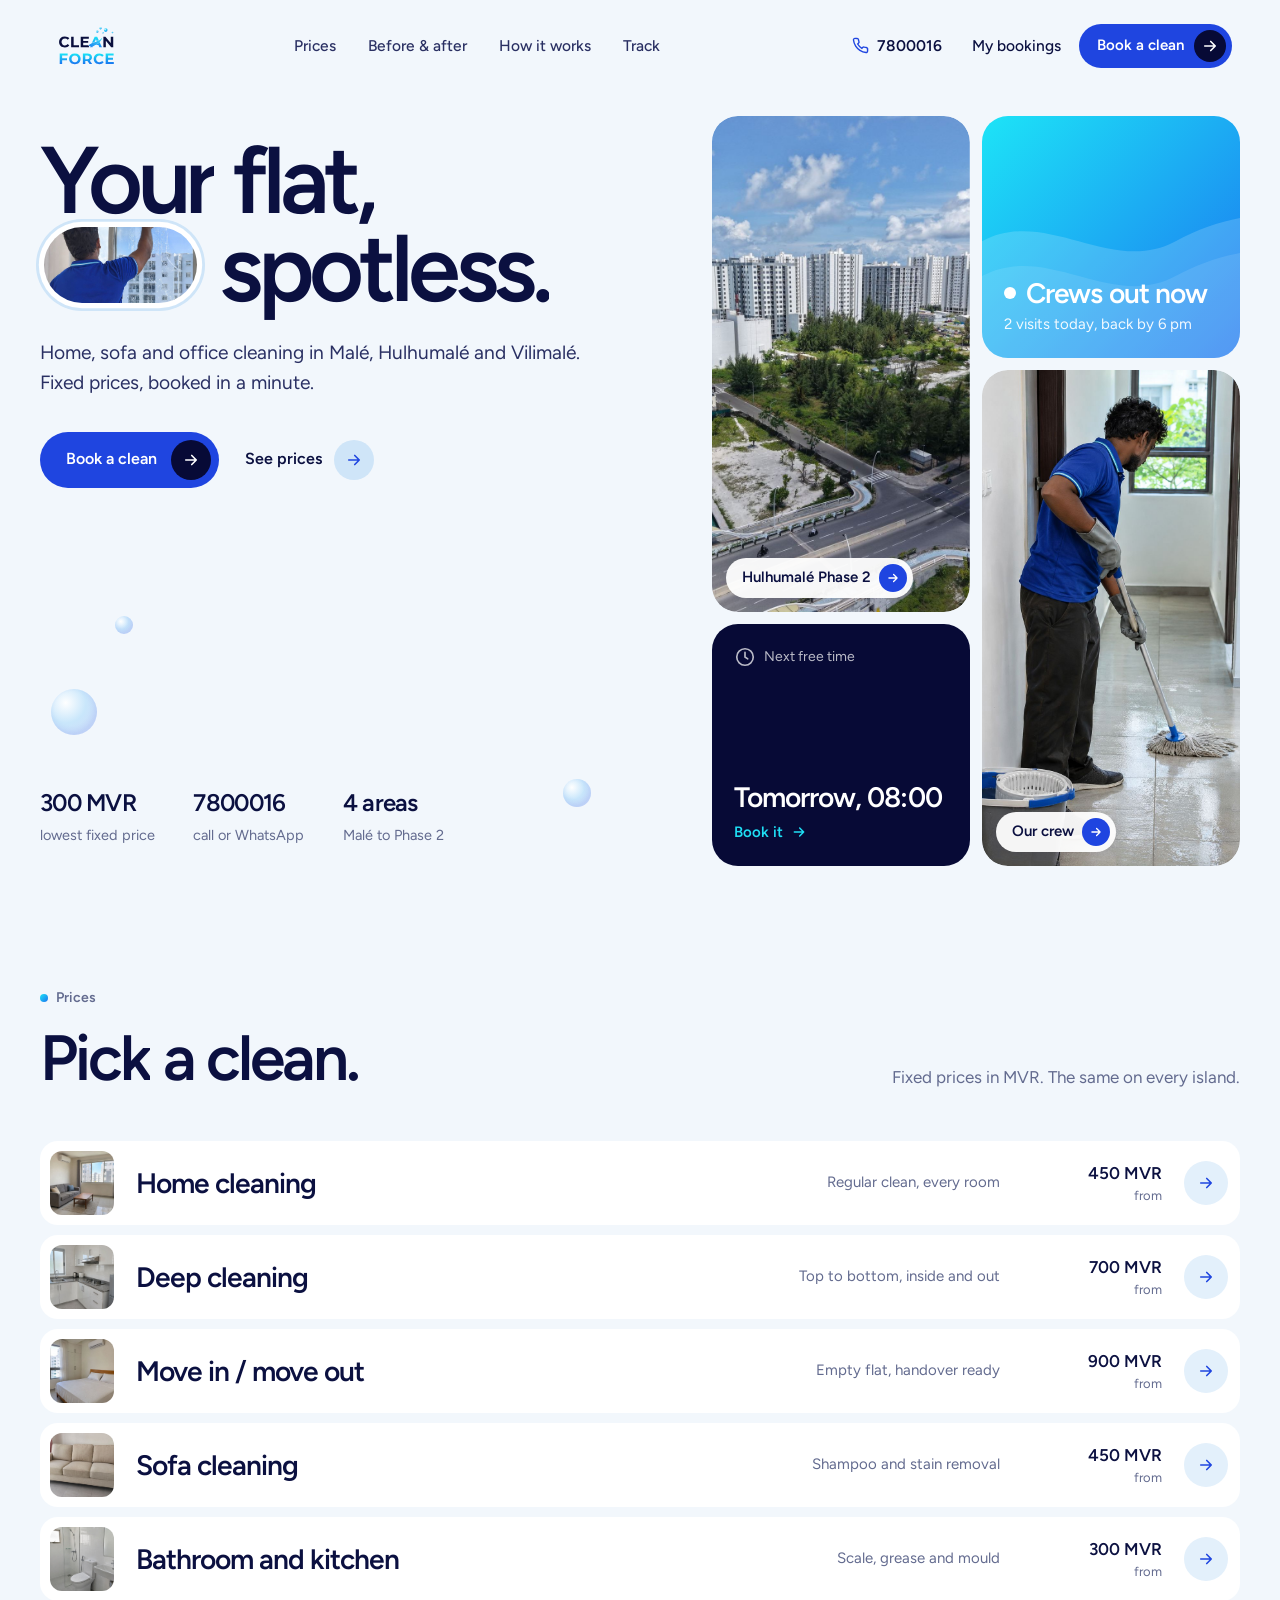
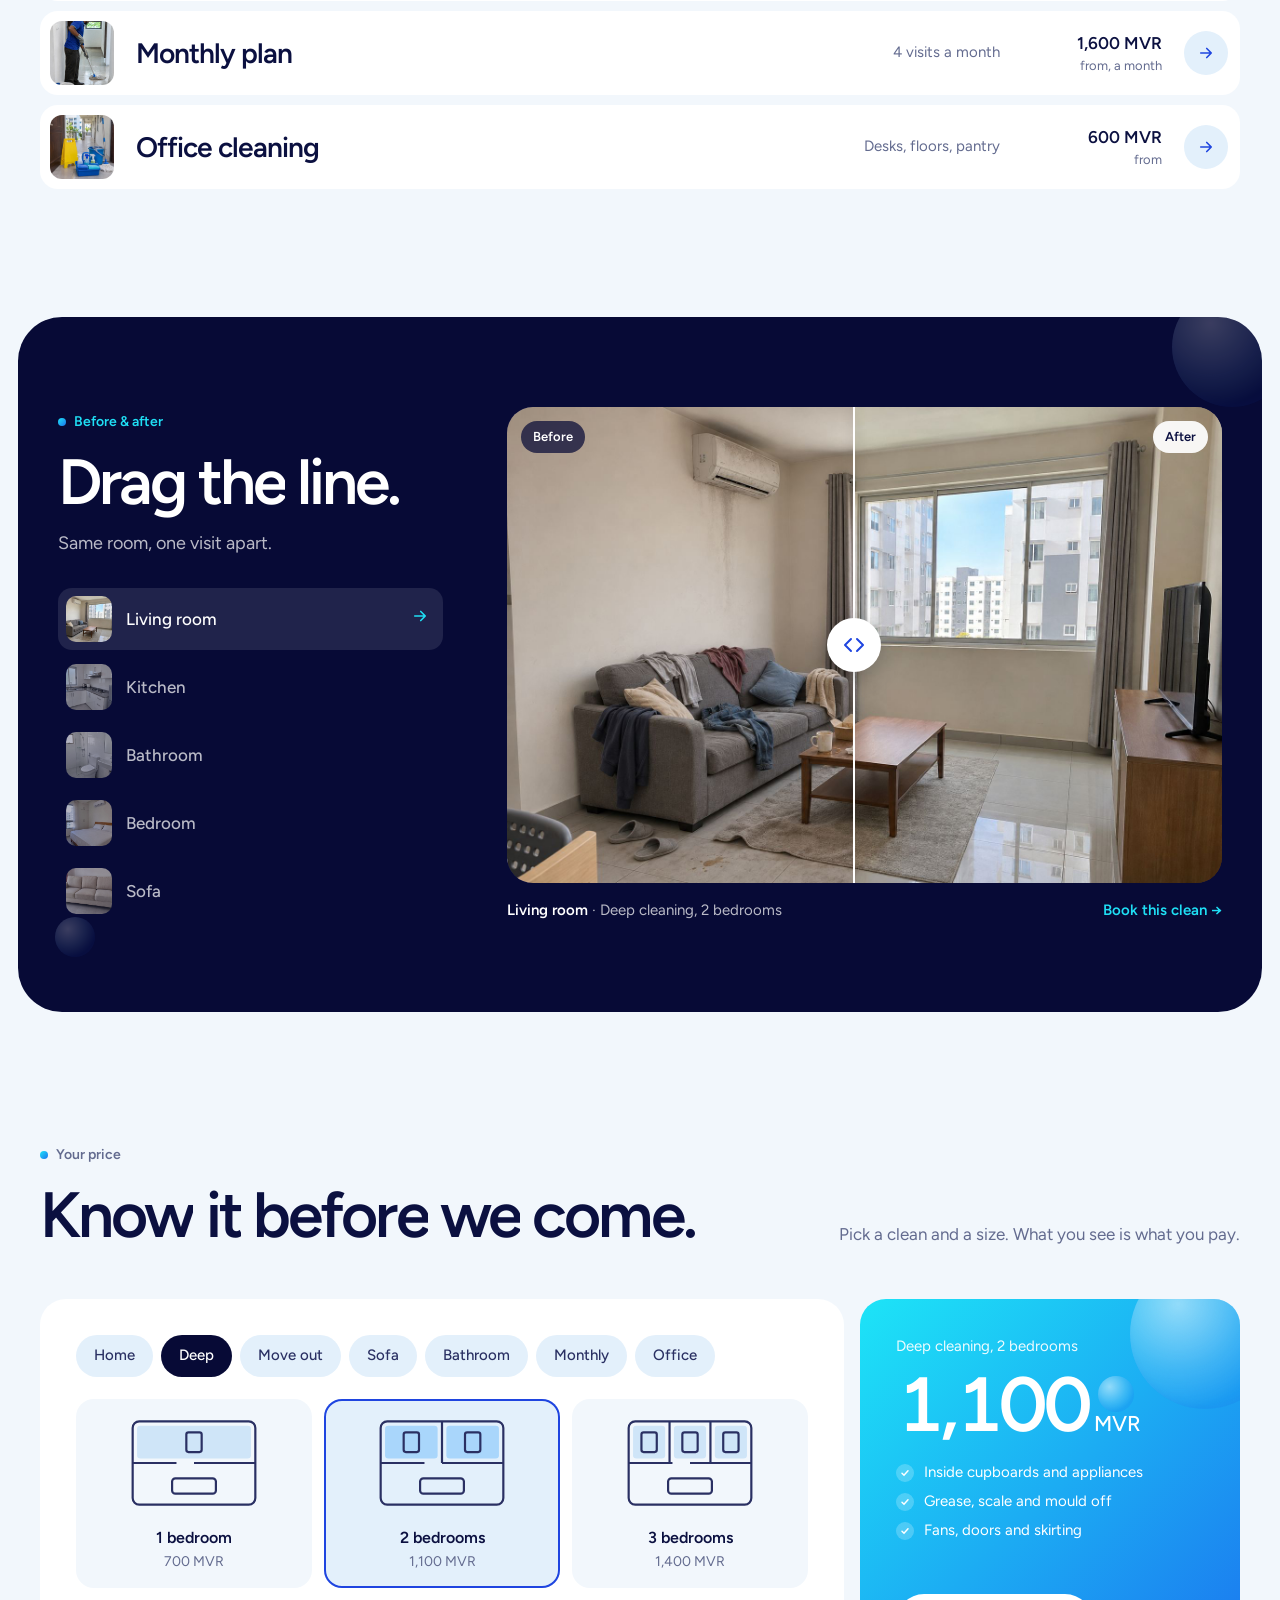
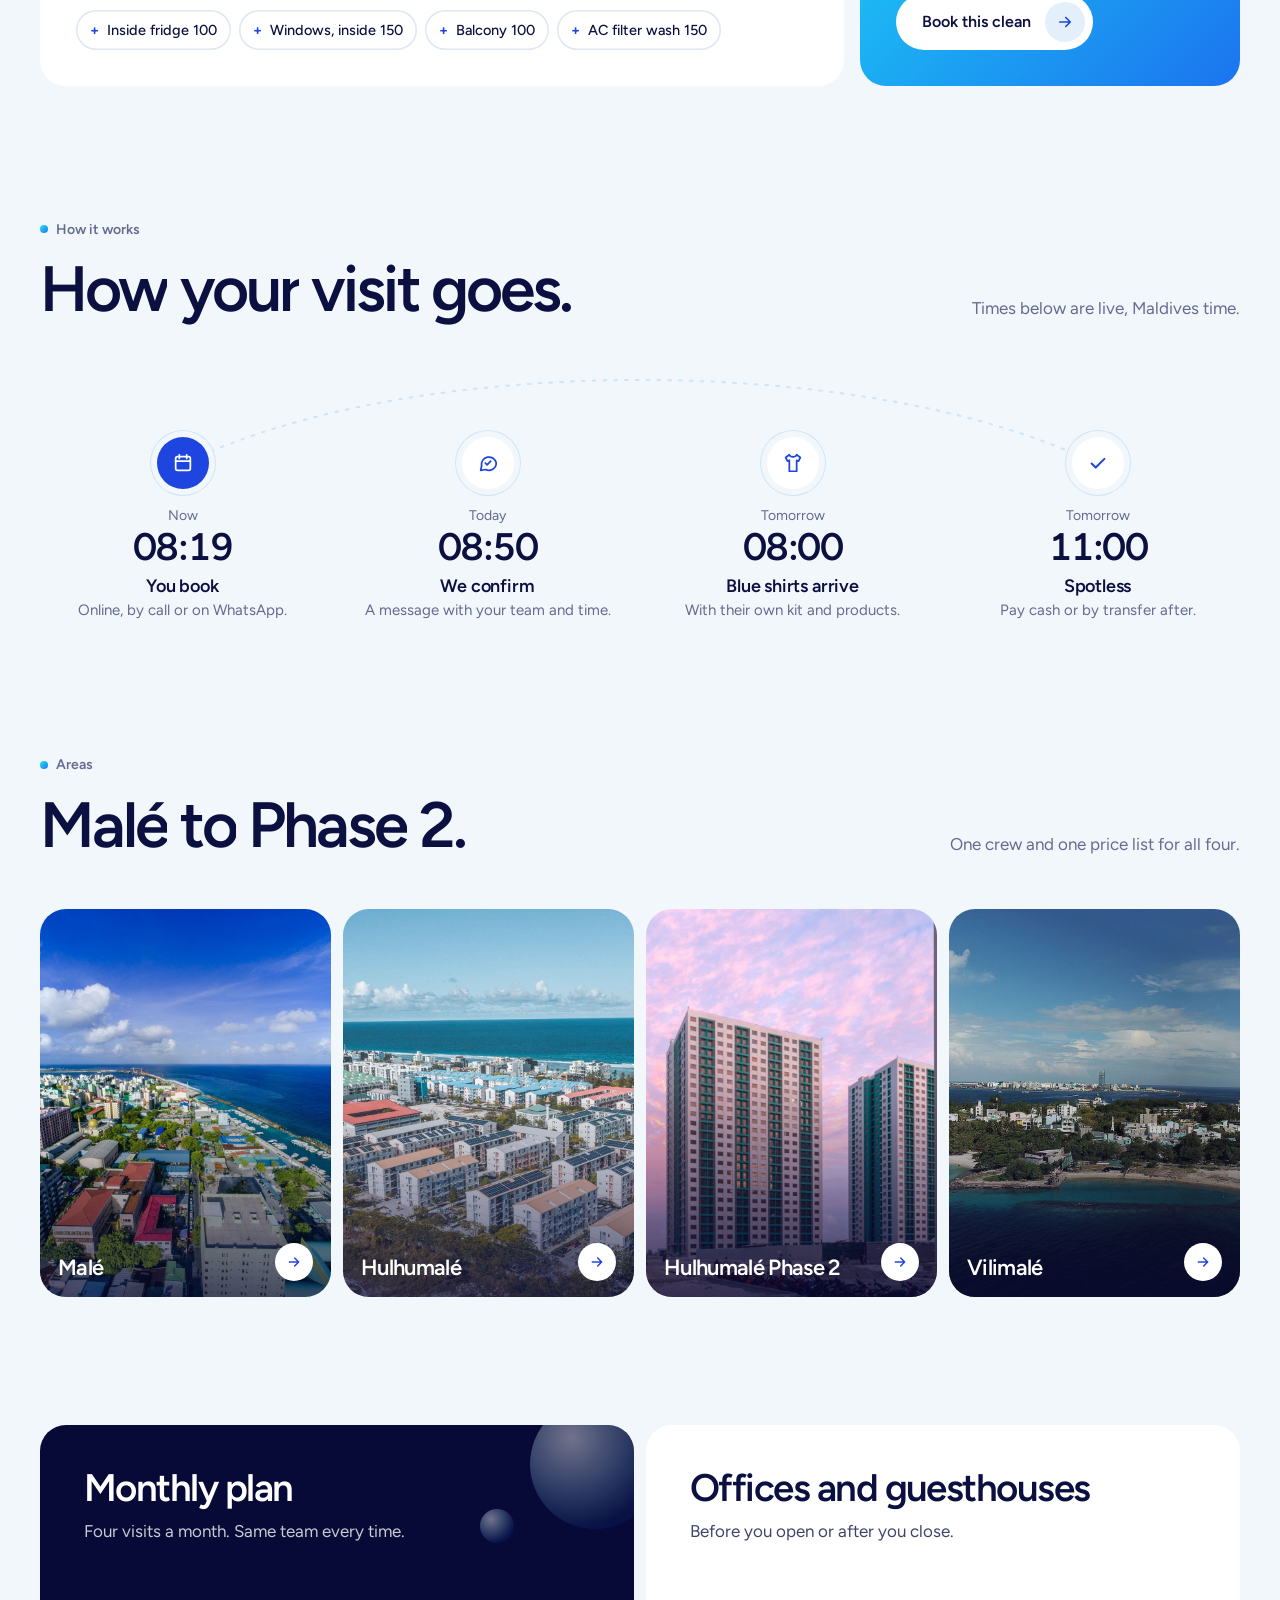
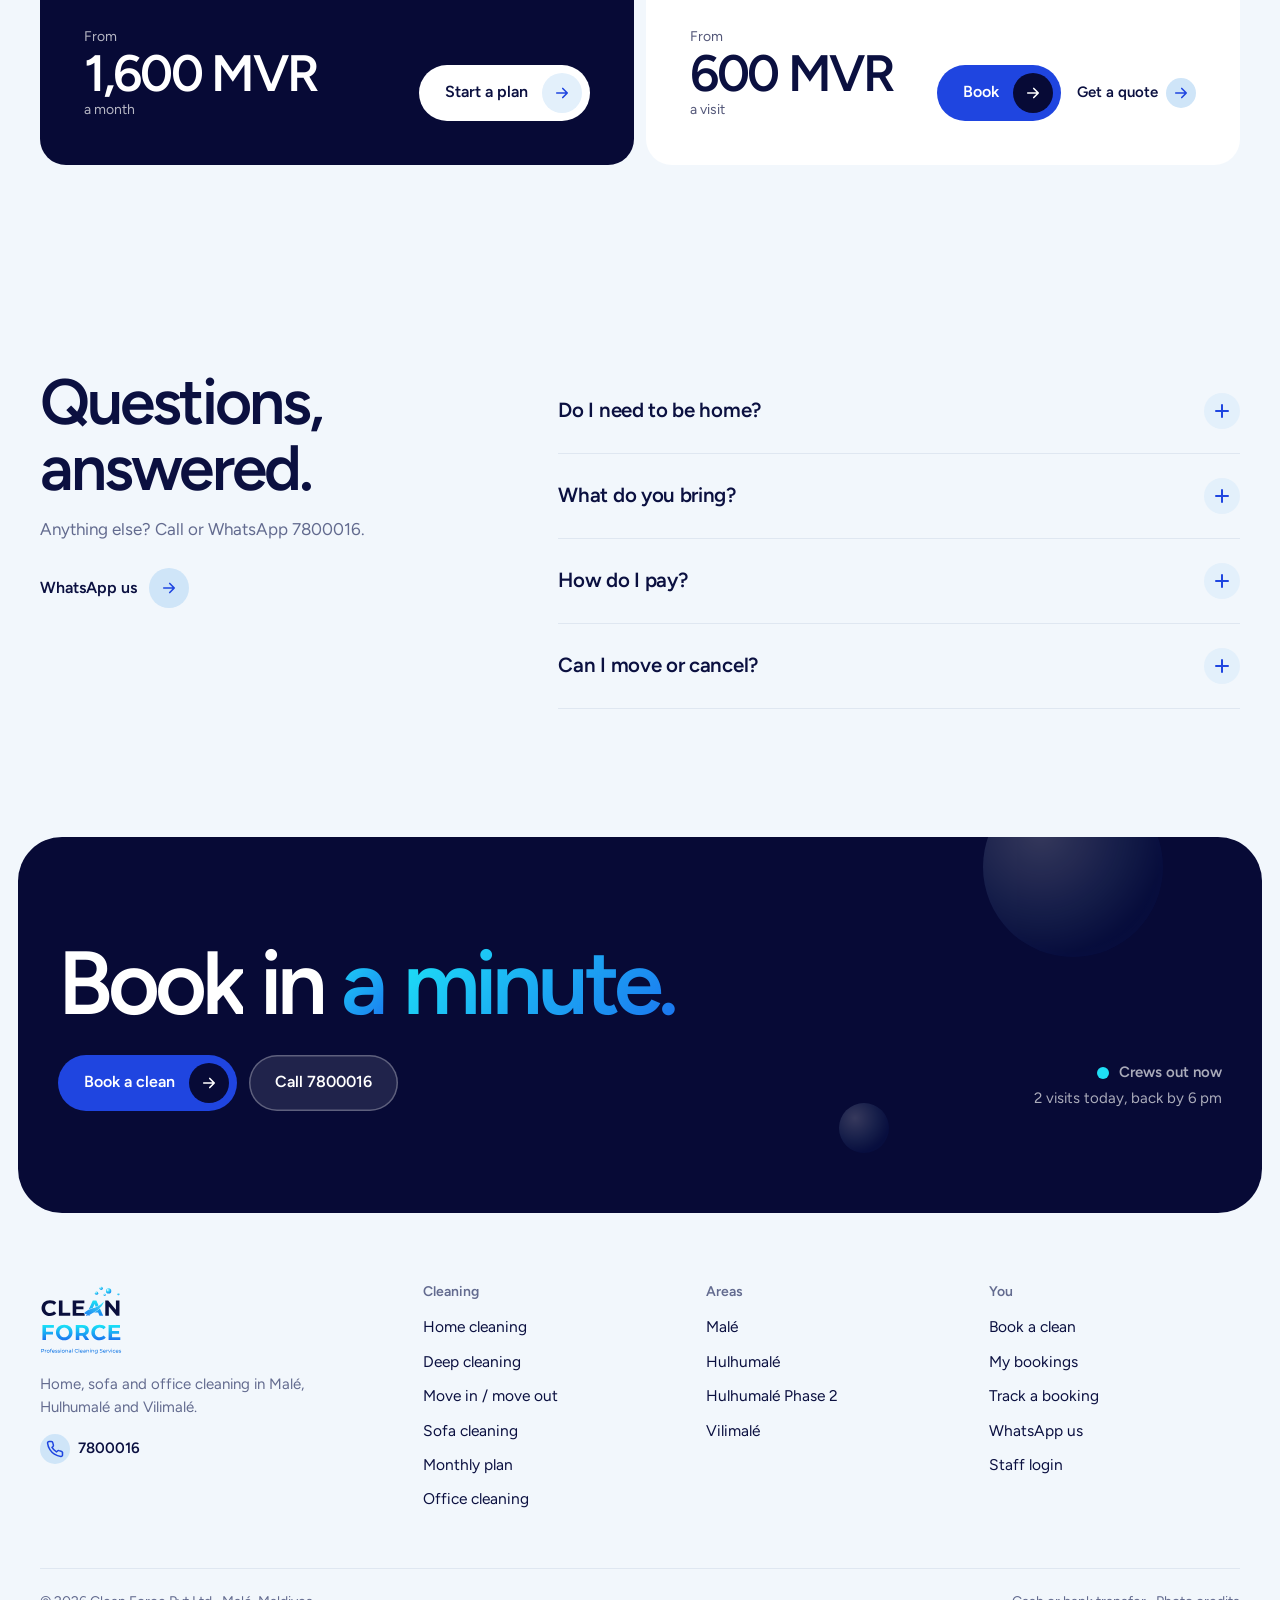
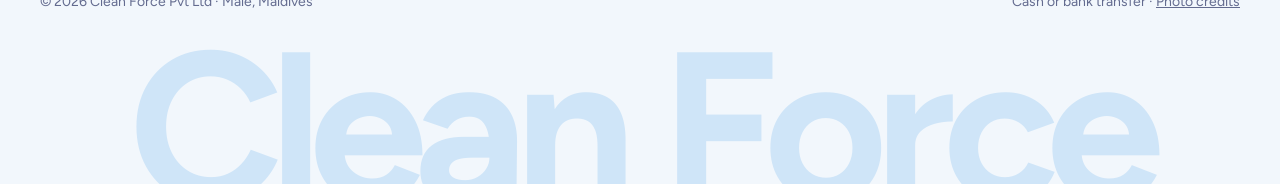
==== commit e1fc8ca8: "v2: redesign, 3-step booking, one-page customer portal, admin one-tap steps + schedule, Supabase-rea" ====
--- a/index.html
+++ b/index.html
@@ -5,235 +5,235 @@
 <meta name="viewport" content="width=device-width, initial-scale=1, viewport-fit=cover">
 <title>Clean Force | Home and office cleaning in Malé and Hulhumalé</title>
 <meta name="description" content="Home, sofa and office cleaning in Malé, Hulhumalé, Hulhumalé Phase 2 and Vilimalé. Fixed prices, book online, pay cash or by transfer. Call 7800016.">
-<meta name="theme-color" content="#070a36">
+<meta name="theme-color" content="#f2f7fc">
 <link rel="icon" href="assets/brand/favicon.svg" type="image/svg+xml">
 <link rel="apple-touch-icon" href="assets/brand/apple-touch-icon.png">
-<meta property="og:title" content="Clean Force | Professional cleaning in Malé and Hulhumalé">
-<meta property="og:description" content="Fixed prices. Book in a minute. Call 7800016.">
-<meta property="og:type" content="website">
-<meta property="og:url" content="https://muaaadh.github.io/clean-force-mockup/">
-<meta property="og:image" content="https://muaaadh.github.io/clean-force-mockup/assets/img/og.jpg">
-<meta name="twitter:card" content="summary_large_image">
 <link rel="preconnect" href="https://fonts.googleapis.com">
 <link rel="preconnect" href="https://fonts.gstatic.com" crossorigin>
-<link href="https://fonts.googleapis.com/css2?family=Figtree:wght@400;500;600&family=Montserrat:wght@600;700&display=swap" rel="stylesheet">
-<link rel="preload" as="image" href="assets/img/hero.jpg" media="(min-width: 761px)">
-<link rel="preload" as="image" href="assets/img/hero-m.jpg" media="(max-width: 760px)">
-<link rel="stylesheet" href="assets/css/site.css">
+<link href="https://fonts.googleapis.com/css2?family=Figtree:wght@400;500;600;700&display=swap" rel="stylesheet">
+<link rel="stylesheet" href="assets/css/site.css"><meta property="og:title" content="Clean Force | Professional cleaning in Malé and Hulhumalé"><meta property="og:description" content="Fixed prices. Book in a minute. Call 7800016."><meta property="og:type" content="website"><meta property="og:url" content="https://muaaadh.github.io/clean-force-mockup/"><meta property="og:image" content="https://muaaadh.github.io/clean-force-mockup/assets/img/og.jpg"><meta name="twitter:card" content="summary_large_image"><link rel="preload" as="image" href="assets/img/hero-m.jpg">
 <script>document.documentElement.classList.add('js');setTimeout(function(){if(!window.CF_READY)document.documentElement.classList.remove('js')},2500)</script>
 </head>
 <body>
 <a class="skip" href="#main">Skip to content</a>
-
-<header class="hdr" id="hdr">
-  <div class="wrap">
-    <a class="logo" href="index.html" aria-label="Clean Force home">
-      <img class="l-dark" src="assets/brand/logo-dark.svg" alt="Clean Force" width="116" height="62">
-      <img class="l-light" src="assets/brand/logo-light.svg" alt="Clean Force" width="116" height="62">
-    </a>
+<header class="hdr " id="hdr">
+  <div class="bar">
+    <a class="logo" href="index.html" aria-label="Clean Force home"><img src="assets/brand/logo-light.svg" alt="Clean Force" width="57" height="40"></a>
     <nav aria-label="Main">
-      <a href="#before-after">Before &amp; after</a>
-      <a href="#services">Prices</a>
-      <a href="#areas">Areas</a>
-      <a href="track.html">Track a booking</a>
+      <a href="index.html#prices">Prices</a>
+      <a href="index.html#before-after">Before &amp; after</a>
+      <a href="index.html#how">How it works</a>
+      <a href="track.html">Track</a>
     </nav>
     <div class="side">
-      <a class="tel" href="tel:+9607800016"><svg width="18" height="18" viewBox="0 0 24 24" fill="none" stroke="currentColor" stroke-width="2"><path d="M22 16.9v3a2 2 0 0 1-2.2 2 19.8 19.8 0 0 1-8.6-3.1 19.5 19.5 0 0 1-6-6A19.8 19.8 0 0 1 2.1 4.2 2 2 0 0 1 4.1 2h3a2 2 0 0 1 2 1.7c.1 1 .4 1.9.7 2.8a2 2 0 0 1-.5 2.1L8 9.9a16 16 0 0 0 6 6l1.3-1.3a2 2 0 0 1 2.1-.4c.9.3 1.8.6 2.8.7a2 2 0 0 1 1.7 2z"/></svg><span>7800016</span></a>
-      <a class="acct" href="account.html">My account</a>
-      <a class="btn" href="book.html">Book a clean</a>
+      <a class="tel" href="tel:+9607800016" aria-label="Call 7800016"><svg viewBox="0 0 24 24" fill="none" stroke="currentColor" stroke-width="2" aria-hidden="true"><path d="M22 16.9v3a2 2 0 0 1-2.2 2 19.8 19.8 0 0 1-8.6-3.1 19.5 19.5 0 0 1-6-6A19.8 19.8 0 0 1 2.1 4.2 2 2 0 0 1 4.1 2h3a2 2 0 0 1 2 1.7c.1 1 .4 1.9.7 2.8a2 2 0 0 1-.5 2.1L8 9.9a16 16 0 0 0 6 6l1.3-1.3a2 2 0 0 1 2.1-.4c.9.3 1.8.6 2.8.7a2 2 0 0 1 1.7 2z"/></svg><span>7800016</span></a>
+      <a class="acct" href="account.html">My bookings</a>
+      <a class="btn btn-sm" href="book.html">Book a clean <span class="ic"><svg viewBox="0 0 24 24" fill="none" stroke="currentColor" stroke-width="2.2" stroke-linecap="round" stroke-linejoin="round" aria-hidden="true"><path d="M5 12h14M13 6l6 6-6 6"/></svg></span></a>
       <button class="menu-btn" id="menuBtn" aria-label="Open menu" aria-expanded="false" aria-controls="mnav"><span></span><span></span></button>
     </div>
   </div>
 </header>
-
 <div class="mnav" id="mnav" role="dialog" aria-modal="true" aria-label="Menu">
   <button class="mnav-close" id="menuClose" aria-label="Close menu">&times;</button>
   <a href="book.html">Book a clean</a>
-  <a href="#before-after">Before &amp; after</a>
-  <a href="#services">Prices</a>
-  <a href="#areas">Areas</a>
+  <a href="index.html#prices">Prices</a>
+  <a href="index.html#before-after">Before &amp; after</a>
   <a href="track.html">Track a booking</a>
-  <a href="account.html">My account</a>
-  <div class="row">
-    <a class="btn btn-white" href="tel:+9607800016">Call 7800016</a>
-    <a class="btn btn-ghost on-dark" href="https://wa.me/9607800016">WhatsApp</a>
-  </div>
+  <a href="account.html">My bookings</a>
+  <div class="row"><a class="btn btn-white plain" href="tel:+9607800016">Call 7800016</a><a class="btn btn-ghost plain" href="https://wa.me/9607800016">WhatsApp</a></div>
 </div>
-
 <main id="main">
   <section class="hero" id="hero">
-    <div class="hero-img" data-parallax=".18">
-      <picture>
-        <source media="(max-width: 760px)" srcset="assets/img/hero-m.jpg">
-        <img src="assets/img/hero.jpg" alt="Residential towers of Hulhumalé Phase 2 by the lagoon" fetchpriority="high">
-      </picture>
-    </div>
-    <div class="wrap">
-      <h1 class="split" data-split>Spotless flats in Malé and <span class="ac">Hulhumalé.</span></h1>
-      <p class="sub" data-reveal style="--d:.5s">Home, sofa and office cleaning. Trained team, fixed prices, booked in a minute.</p>
-      <div class="acts" data-reveal style="--d:.65s">
-        <a class="btn btn-white" href="book.html">Book a clean <span class="arr">&rarr;</span></a>
-        <a class="btn btn-ghost on-dark" href="#before-after">See before &amp; after</a>
-      </div>
-    </div>
-    <p class="place">Hulhumalé Phase 2</p>
-  </section>
-
-  <div class="qb wrap" data-reveal style="--d:.8s">
-    <form id="quick" action="book.html" aria-label="Check a price">
-      <label><span>Service</span><select name="service" id="qService"></select></label>
-      <label><span id="qUnit">Flat size</span><select name="option" id="qOption"></select></label>
-      <label><span>Area</span><select name="area" id="qArea"></select></label>
-      <div class="go">
-        <p class="price" aria-live="polite"><small>Your price</small><span id="qPrice">650 MVR</span></p>
-        <button class="btn" type="submit">Book <span class="arr">&rarr;</span></button>
-      </div>
-    </form>
-  </div>
-
-  <section class="sec ba-sec" id="before-after" aria-labelledby="baTitle">
-    <div class="wrap">
-      <div class="sec-head">
-        <div>
-          <p class="kicker" data-reveal>Before &amp; after</p>
-          <h2 id="baTitle" class="split" data-split>Drag the line.</h2>
-        </div>
-        <div class="tabs" role="tablist" aria-label="Choose a room" id="baTabs" data-reveal>
-          <button class="tab" role="tab" aria-selected="true" data-room="living">Living room</button>
-          <button class="tab" role="tab" aria-selected="false" tabindex="-1" data-room="kitchen">Kitchen</button>
-          <button class="tab" role="tab" aria-selected="false" tabindex="-1" data-room="bathroom">Bathroom</button>
-          <button class="tab" role="tab" aria-selected="false" tabindex="-1" data-room="bedroom">Bedroom</button>
-          <button class="tab" role="tab" aria-selected="false" tabindex="-1" data-room="sofa">Sofa</button>
-        </div>
-      </div>
-      <div class="ba" id="ba" data-reveal data-cursor="Drag">
-        <img class="before" src="assets/img/ba/living-before.jpg" alt="Living room before cleaning: clothes on the sofa, rubbish on the table, dusty floor" draggable="false">
-        <img class="after" src="assets/img/ba/living-after.jpg" alt="The same living room after cleaning" draggable="false">
-        <span class="bar"></span>
-        <span class="knob"><svg viewBox="0 0 24 24" fill="none" stroke="currentColor" stroke-width="2" stroke-linecap="round" stroke-linejoin="round"><path d="M9 6l-6 6 6 6M15 6l6 6-6 6"/></svg></span>
-        <span class="tag b">Before</span><span class="tag a">After</span>
-        <label class="sr" for="baRange">Before and after position</label>
-        <input type="range" id="baRange" min="0" max="100" step="5" value="50" aria-valuetext="Half before, half after">
-      </div>
-      <p class="ba-cap" data-reveal><span id="baCap"><b>Living room</b> · Deep cleaning, 2 bedroom flat</span><a class="link" id="baBook" href="book.html?service=deep">Book this clean &rarr;</a></p>
-    </div>
-  </section>
-
-  <section class="sec" id="services" aria-labelledby="svcTitle" style="padding-top:0">
-    <div class="wrap">
-      <div class="sec-head">
-        <div>
-          <p class="kicker" data-reveal>Services and prices</p>
-          <h2 id="svcTitle" class="split" data-split>What we clean</h2>
-        </div>
-        <p data-reveal>Fixed prices in MVR. The same in Malé, Hulhumalé and Vilimalé.</p>
-      </div>
-      <div class="svc-list" id="svcList"></div>
-    </div>
-  </section>
-
-  <section class="sec areas" id="areas" aria-labelledby="areaTitle" style="padding-top:0">
-    <div class="wrap">
-      <div class="sec-head">
-        <div>
-          <h2 id="areaTitle" class="split" data-split>Malé, Hulhumalé and Vilimalé</h2>
-        </div>
-        <p data-reveal>From Hiya flats to Malé walk-ups. Same team, same price.</p>
-      </div>
-      <div class="area-track" id="areaTrack" data-drift></div>
-    </div>
-  </section>
-
-  <section class="sec crew" aria-labelledby="crewTitle">
-    <div class="wrap crew-grid">
-      <div class="crew-ph" data-mask>
-        <img src="assets/img/crew-window-p.jpg" alt="Clean Force cleaner in the blue uniform cleaning a window that looks out on Hulhumalé towers" loading="lazy" data-parallax=".08">
-        <p class="chip"><img src="assets/brand/logo-light.svg" alt="" width="64" height="34">Uniformed crew</p>
-      </div>
+    <span class="bub" style="width:46px;height:46px;left:4%;top:76%" aria-hidden="true"></span>
+    <span class="bub" style="width:18px;height:18px;left:9%;top:68%;animation-delay:-4s" aria-hidden="true"></span>
+    <span class="bub" style="width:28px;height:28px;left:44%;top:86%;animation-delay:-8s" aria-hidden="true"></span>
+    <div class="wrap">
+      <div class="htxt">
+        <h1 data-split aria-label="Your flat, spotless.">
+          <span class="l"><span class="w"><span style="--i:0">Your</span></span> <span class="w"><span style="--i:1">flat,</span></span></span>
+          <span class="l"><span class="pimg" data-pimg style="background-image:url(assets/img/crew-window-p.jpg)" role="img" aria-label="Our cleaner washing a window in a Hulhumalé flat"></span> <span class="w"><span style="--i:2">spotless.</span></span></span>
+        </h1>
+        <p class="sub" data-reveal style="--d:.35s">Home, sofa and office cleaning in Malé, Hulhumalé and Vilimalé. Fixed prices, booked in a minute.</p>
+        <div class="acts" data-reveal style="--d:.5s">
+          <a class="btn" href="book.html" data-cursor="Book">Book a clean <span class="ic"><svg viewBox="0 0 24 24" fill="none" stroke="currentColor" stroke-width="2.2" stroke-linecap="round" stroke-linejoin="round" aria-hidden="true"><path d="M5 12h14M13 6l6 6-6 6"/></svg></span></a>
+          <a class="tlink" href="#prices">See prices <span class="ic"><svg viewBox="0 0 24 24" fill="none" stroke="currentColor" stroke-width="2.2" stroke-linecap="round" stroke-linejoin="round" aria-hidden="true"><path d="M5 12h14M13 6l6 6-6 6"/></svg></span></a>
+        </div>
+        <div class="meta" data-reveal style="--d:.65s">
+          <div><b id="mFrom">300 MVR</b><span>lowest fixed price</span></div>
+          <div><a href="tel:+9607800016"><b>7800016</b></a><span>call or WhatsApp</span></div>
+          <div><b>4 areas</b><span>Malé to Phase 2</span></div>
+        </div>
+      </div>
+      <div class="bento">
+        <a class="tile t1" href="#areas" data-mask style="--d:.1s"><img src="assets/img/hero-m.jpg" alt="Hulhumalé Phase 2 towers by the lagoon, from the air" fetchpriority="high"><span class="chip">Hulhumalé Phase 2 <span class="ic"><svg viewBox="0 0 24 24" fill="none" stroke="currentColor" stroke-width="2.2" stroke-linecap="round" stroke-linejoin="round" aria-hidden="true"><path d="M5 12h14M13 6l6 6-6 6"/></svg></span></span></a>
+        <div class="tile t2" data-reveal style="--d:.25s" id="liveTile">
+          <div class="wave" aria-hidden="true"><svg viewBox="0 0 800 200" preserveAspectRatio="none"><path fill="currentColor" d="M0 60 C 100 20, 200 100, 300 60 S 500 20, 600 60 S 700 100, 800 60 V200 H0Z"/><path fill="currentColor" opacity=".6" d="M0 100 C 100 60, 200 140, 300 100 S 500 60, 600 100 S 700 140, 800 100 V200 H0Z"/></svg></div>
+          <b><span class="live-dot" id="liveDot"></span><span id="liveT">Open every day</span></b>
+          <small id="liveS">Crews out 8 am to 6 pm</small>
+        </div>
+        <a class="tile t3" href="book.html" id="nextTile" data-reveal style="--d:.35s">
+          <span class="k"><svg viewBox="0 0 24 24" fill="none" stroke="currentColor" stroke-width="1.8" stroke-linecap="round"><circle cx="12" cy="12" r="9"/><path d="M12 7v5l3 2"/></svg>Next free time</span>
+          <span><b id="nextT">Tomorrow, 08:00</b><span class="go">Book it <svg viewBox="0 0 24 24" fill="none" stroke="currentColor" stroke-width="2.2" stroke-linecap="round" stroke-linejoin="round" aria-hidden="true"><path d="M5 12h14M13 6l6 6-6 6"/></svg></span></span>
+        </a>
+        <a class="tile t4" href="#how" data-mask style="--d:.2s"><img src="assets/img/crew-mop.jpg" alt="A Clean Force cleaner in a blue shirt mopping a corridor"><span class="chip">Our crew <span class="ic"><svg viewBox="0 0 24 24" fill="none" stroke="currentColor" stroke-width="2.2" stroke-linecap="round" stroke-linejoin="round" aria-hidden="true"><path d="M5 12h14M13 6l6 6-6 6"/></svg></span></span></a>
+      </div>
+    </div>
+  </section>
+
+  <section class="sec" id="prices" style="padding-top:clamp(40px,6vw,80px)">
+    <div class="wrap">
+      <div class="sec-h">
+        <div><p class="kick" data-reveal>Prices</p><h2 data-split>Pick a clean.</h2></div>
+        <p data-reveal>Fixed prices in MVR. The same on every island.</p>
+      </div>
+      <div class="rows" id="rows"></div>
+    </div>
+  </section>
+
+  <section class="panel-navy on-navy" id="before-after" aria-labelledby="baTitle">
+    <span class="bub" style="width:120px;height:120px;right:-30px;top:-30px" aria-hidden="true"></span>
+    <span class="bub" style="width:40px;height:40px;left:3%;bottom:8%" aria-hidden="true"></span>
+    <div class="wrap ba-grid">
       <div>
-        <p class="kicker" data-reveal>The team</p>
-        <h2 id="crewTitle" class="split" data-split>Look for the blue shirt.</h2>
-        <p class="lead" data-reveal>Our crew arrives in uniform, with their own kit and products. On a monthly plan you get the same team every visit.</p>
-        <div class="facts">
-          <div data-reveal><b><span data-count="7">7</span> days</b><span>a week, 8am to 6pm</span></div>
-          <div data-reveal style="--d:.1s"><b><span data-count="4">4</span> slots</b><span>every day to pick from</span></div>
-          <div data-reveal style="--d:.2s"><b>0 MVR</b><span>to reschedule a day ahead</span></div>
-        </div>
-      </div>
-    </div>
-  </section>
-
-  <section class="sec" aria-label="Plans">
+        <p class="kick" data-reveal>Before &amp; after</p>
+        <h2 id="baTitle" data-split>Drag the line.</h2>
+        <p class="lead" data-reveal>Same room, one visit apart.</p>
+        <div class="rooms" role="tablist" aria-label="Choose a room" id="rooms" data-reveal></div>
+      </div>
+      <div data-reveal style="--d:.15s">
+        <div class="ba" id="ba" data-cursor="Drag">
+          <img class="before" src="assets/img/ba/living-before.jpg" alt="Living room before cleaning" draggable="false">
+          <img class="after" src="assets/img/ba/living-after.jpg" alt="The same living room after cleaning" draggable="false">
+          <span class="bar"></span>
+          <span class="knob"><svg viewBox="0 0 24 24" fill="none" stroke="currentColor" stroke-width="2" stroke-linecap="round" stroke-linejoin="round"><path d="M9 6l-6 6 6 6M15 6l6 6-6 6"/></svg></span>
+          <span class="tag b">Before</span><span class="tag a">After</span>
+          <input type="range" min="0" max="100" step="5" value="50" aria-label="Before and after position">
+        </div>
+        <p class="ba-cap"><span id="baCap"><b>Living room</b> &middot; Deep cleaning, 2 bedrooms</span><a id="baBook" href="book.html?service=deep">Book this clean &rarr;</a></p>
+      </div>
+    </div>
+  </section>
+
+  <section class="sec" id="price">
+    <div class="wrap">
+      <div class="sec-h">
+        <div><p class="kick" data-reveal>Your price</p><h2 data-split>Know it before we come.</h2></div>
+        <p data-reveal>Pick a clean and a size. What you see is what you pay.</p>
+      </div>
+      <div class="calc" data-reveal>
+        <div class="pick-side">
+          <div class="seg" id="cSvc" role="group" aria-label="Service"></div>
+          <div class="sizes" id="cSize" role="group" aria-label="Size"></div>
+          <div class="extras" id="cAdd" role="group" aria-label="Extras"></div>
+        </div>
+        <div class="out" aria-live="polite">
+          <span class="bub" style="width:150px;height:150px;right:-40px;top:-40px" aria-hidden="true"></span>
+          <span class="bub" style="width:36px;height:36px;right:28%;top:20%" aria-hidden="true"></span>
+          <span class="lbl" id="cLbl">Deep cleaning, 2 bedrooms</span>
+          <span class="big"><span id="cPrice">1,100</span><small>MVR</small></span>
+          <ul id="cIncl"></ul>
+          <a class="btn btn-white" id="cBook" href="book.html" data-cursor="Book">Book this clean <span class="ic"><svg viewBox="0 0 24 24" fill="none" stroke="currentColor" stroke-width="2.2" stroke-linecap="round" stroke-linejoin="round" aria-hidden="true"><path d="M5 12h14M13 6l6 6-6 6"/></svg></span></a>
+        </div>
+      </div>
+    </div>
+  </section>
+
+  <section class="sec" id="how" style="padding-top:0">
+    <div class="wrap">
+      <div class="sec-h">
+        <div><p class="kick" data-reveal>How it works</p><h2 data-split>How your visit goes.</h2></div>
+        <p data-reveal>Times below are live, Maldives time.</p>
+      </div>
+      <div class="tl" id="tl">
+        <svg class="arc" viewBox="0 0 1000 90" preserveAspectRatio="none" aria-hidden="true"><path d="M0 88 C 250 -20, 750 -20, 1000 88"/><path class="prog" id="arcProg" d="M0 88 C 250 -20, 750 -20, 1000 88"/></svg>
+        <div class="st" data-reveal><span class="pin"><svg viewBox="0 0 24 24" fill="none" stroke="currentColor" stroke-width="1.9" stroke-linecap="round" stroke-linejoin="round"><rect x="4" y="5" width="16" height="15" rx="2"/><path d="M8 3v4M16 3v4M4 10h16"/></svg></span><small id="t1d">Today</small><span class="time" id="t1">16:20</span><h3>You book</h3><p>Online, by call or on WhatsApp.</p></div>
+        <div class="st" data-reveal style="--d:.1s"><span class="pin"><svg viewBox="0 0 24 24" fill="none" stroke="currentColor" stroke-width="1.9" stroke-linecap="round" stroke-linejoin="round"><path d="M21 12a8 8 0 0 1-11.6 7.1L4 20l1-4.7A8 8 0 1 1 21 12z"/><path d="M9 12l2 2 4-4"/></svg></span><small id="t2d">Today</small><span class="time" id="t2">16:50</span><h3>We confirm</h3><p>A message with your team and time.</p></div>
+        <div class="st" data-reveal style="--d:.2s"><span class="pin"><svg viewBox="0 0 24 24" fill="none" stroke="currentColor" stroke-width="1.9" stroke-linecap="round" stroke-linejoin="round"><path d="M8 3l-4 3 2 4 2-1v12h8V9l2 1 2-4-4-3c-.5 1.4-2 2.4-4 2.4S8.5 4.4 8 3z"/></svg></span><small id="t3d">Tomorrow</small><span class="time" id="t3">08:00</span><h3>Blue shirts arrive</h3><p>With their own kit and products.</p></div>
+        <div class="st" data-reveal style="--d:.3s"><span class="pin"><svg viewBox="0 0 24 24" fill="none" stroke="currentColor" stroke-width="2.2" stroke-linecap="round" stroke-linejoin="round"><path d="M5 12.5l4.5 4.5L19 7.5"/></svg></span><small id="t4d">Tomorrow</small><span class="time" id="t4">11:00</span><h3>Spotless</h3><p>Pay cash or by transfer after.</p></div>
+      </div>
+    </div>
+  </section>
+
+  <section class="sec" id="areas" style="padding-top:0">
+    <div class="wrap">
+      <div class="sec-h">
+        <div><p class="kick" data-reveal>Areas</p><h2 data-split>Malé to Phase 2.</h2></div>
+        <p data-reveal>One crew and one price list for all four.</p>
+      </div>
+      <div class="areas" id="areaList"></div>
+    </div>
+  </section>
+
+  <section class="sec" style="padding-top:0" aria-label="Plans">
     <div class="wrap plans">
-      <div class="plan plan-a" data-reveal>
-        <svg class="bubbles" viewBox="0 0 300 300" aria-hidden="true"><defs><radialGradient id="bb" cx=".35" cy=".3" r=".8"><stop offset="0" stop-color="#9BF3FF"/><stop offset=".55" stop-color="#22C6F5"/><stop offset="1" stop-color="#1477E8"/></radialGradient></defs><circle cx="180" cy="120" r="56" fill="url(#bb)" opacity=".9"/><circle cx="90" cy="190" r="26" fill="url(#bb)" opacity=".8"/><circle cx="250" cy="220" r="18" fill="url(#bb)" opacity=".7"/><circle cx="110" cy="80" r="12" fill="url(#bb)" opacity=".7"/></svg>
+      <div class="plan p1" data-reveal>
+        <span class="bub" style="width:130px;height:130px;right:-26px;top:-26px" aria-hidden="true"></span>
+        <span class="bub" style="width:34px;height:34px;right:120px;top:84px" aria-hidden="true"></span>
         <h3>Monthly plan</h3>
-        <p>Four visits a month. Book the first one, we agree the other three with you. Same team every time.</p>
-        <ul><li>Skip or move a visit any time</li><li>Pay once a month</li></ul>
-        <div class="bottom">
-          <p class="big"><small>From</small><br><span id="monthlyFrom">1,600 MVR</span><small> / month</small></p>
-          <a class="btn btn-white" href="book.html?service=monthly">Start a plan <span class="arr">&rarr;</span></a>
-        </div>
-      </div>
-      <div class="plan plan-b" data-reveal style="--d:.1s">
+        <p>Four visits a month. Same team every time.</p>
+        <div class="pr"><div><small>From</small><b id="monthlyFrom">1,600 MVR</b><small>a month</small></div><a class="btn btn-white" href="book.html?service=monthly">Start a plan <span class="ic"><svg viewBox="0 0 24 24" fill="none" stroke="currentColor" stroke-width="2.2" stroke-linecap="round" stroke-linejoin="round" aria-hidden="true"><path d="M5 12h14M13 6l6 6-6 6"/></svg></span></a></div>
+      </div>
+      <div class="plan p2" data-reveal style="--d:.1s">
         <h3>Offices and guesthouses</h3>
-        <p>Small offices book online at a fixed price. Bigger sites and daily cleaning get a quote within a day.</p>
-        <ul><li>Before you open or after you close</li><li>Monthly invoice for regular cleaning</li></ul>
-        <div class="bottom">
-          <p class="big"><small>From</small><br><span id="officeFrom">600 MVR</span></p>
-          <div style="display:flex;gap:10px;flex-wrap:wrap"><a class="btn btn-navy" href="book.html?service=office">Book an office clean</a><a class="btn btn-line" href="https://wa.me/9607800016?text=Hi%20Clean%20Force%2C%20I%20need%20a%20quote%20for%20office%20cleaning." target="_blank" rel="noopener">Ask for a quote</a></div>
-        </div>
-      </div>
-    </div>
-  </section>
-
-  <section class="sec" id="track" style="padding-top:0" aria-label="Track a booking and contact">
-    <div class="wrap tc">
+        <p>Before you open or after you close.</p>
+        <div class="pr"><div><small>From</small><b id="officeFrom">600 MVR</b><small>a visit</small></div><div style="display:flex;gap:16px;align-items:center;flex-wrap:wrap"><a class="btn" href="book.html?service=office">Book <span class="ic"><svg viewBox="0 0 24 24" fill="none" stroke="currentColor" stroke-width="2.2" stroke-linecap="round" stroke-linejoin="round" aria-hidden="true"><path d="M5 12h14M13 6l6 6-6 6"/></svg></span></a><a class="tlink sm" href="https://wa.me/9607800016?text=Hi%20Clean%20Force%2C%20I%20need%20a%20quote%20for%20an%20office." target="_blank" rel="noopener">Get a quote <span class="ic"><svg viewBox="0 0 24 24" fill="none" stroke="currentColor" stroke-width="2.2" stroke-linecap="round" stroke-linejoin="round" aria-hidden="true"><path d="M5 12h14M13 6l6 6-6 6"/></svg></span></a></div></div>
+      </div>
+    </div>
+  </section>
+
+  <section class="sec" style="padding-top:clamp(40px,6vw,80px)">
+    <div class="wrap faq">
+      <div class="side">
+        <h2 data-split>Questions, answered.</h2>
+        <p data-reveal>Anything else? Call or WhatsApp 7800016.</p>
+        <a class="tlink" href="https://wa.me/9607800016" target="_blank" rel="noopener" data-reveal>WhatsApp us <span class="ic"><svg viewBox="0 0 24 24" fill="none" stroke="currentColor" stroke-width="2.2" stroke-linecap="round" stroke-linejoin="round" aria-hidden="true"><path d="M5 12h14M13 6l6 6-6 6"/></svg></span></a>
+      </div>
       <div data-reveal>
-        <h3>Track a booking</h3>
-        <p>Use the booking number from your message.</p>
-        <form class="track-f" action="track.html">
-          <label class="field"><span>Booking number</span><input class="inp" name="id" placeholder="CF-1234" required autocomplete="off"></label>
-          <label class="field"><span>Phone</span><input class="inp" name="phone" placeholder="7xxxxxx" inputmode="tel" required></label>
-          <div class="field"><span>&nbsp;</span><button class="btn btn-navy" type="submit">Track</button></div>
-        </form>
-      </div>
-      <div data-reveal style="--d:.1s">
-        <h3>Rather talk to us?</h3>
-        <p>Call or WhatsApp, every day 8am to 10pm.</p>
-        <a class="call-big" href="tel:+9607800016">7800016</a>
-        <div class="row">
-          <a class="btn btn-line btn-sm" href="https://wa.me/9607800016" target="_blank" rel="noopener">WhatsApp</a>
-          <a class="btn btn-line btn-sm" href="viber://chat?number=%2B9607800016">Viber</a>
-        </div>
-      </div>
+        <details class="qa"><summary>Do I need to be home?<i></i></summary><p>No. Leave the key with the guard or a neighbour and add a note when you book.</p></details>
+        <details class="qa"><summary>What do you bring?<i></i></summary><p>Everything: vacuum, mops, cloths and products. We only need water and power.</p></details>
+        <details class="qa"><summary>How do I pay?<i></i></summary><p>Cash to the team after the clean, or a bank transfer. No card needed.</p></details>
+        <details class="qa"><summary>Can I move or cancel?<i></i></summary><p>Yes, free up to a day before. Do it in My bookings or send us a message.</p></details>
+      </div>
+    </div>
+  </section>
+
+  <section class="cta" aria-label="Book">
+    <span class="bub" style="width:180px;height:180px;right:8%;top:-60px" aria-hidden="true"></span>
+    <span class="bub" style="width:50px;height:50px;right:30%;bottom:16%" aria-hidden="true"></span>
+    <div class="wrap">
+      <div>
+        <h2 data-split>Book in <span class="g">a minute.</span></h2>
+        <div class="acts" data-reveal><a class="btn" href="book.html" data-cursor="Book">Book a clean <span class="ic"><svg viewBox="0 0 24 24" fill="none" stroke="currentColor" stroke-width="2.2" stroke-linecap="round" stroke-linejoin="round" aria-hidden="true"><path d="M5 12h14M13 6l6 6-6 6"/></svg></span></a><a class="btn btn-ghost plain" href="tel:+9607800016">Call 7800016</a></div>
+      </div>
+      <div class="stat" data-reveal><b><span class="live-dot" id="ctaDot"></span><span id="ctaT">Open every day</span></b><span id="ctaS">Crews out 8 am to 6 pm</span></div>
     </div>
   </section>
 </main>
-
+<div class="peek" id="peek" aria-hidden="true"></div>
 <footer class="ftr">
   <div class="wrap">
-    <div class="ftr-top">
-      <div>
-        <img class="flogo" src="assets/brand/logo-dark-full.svg" alt="Clean Force, Professional Cleaning Services" width="280" height="180" loading="lazy">
-        <div class="ftr-cta"><a class="btn btn-white btn-sm" href="book.html">Book a clean</a><a class="btn btn-ghost on-dark btn-sm" href="tel:+9607800016">Call 7800016</a></div>
-      </div>
-      <div><h4>Services</h4><ul id="ftrSvc"></ul></div>
+    <div class="cols">
+      <div class="brand">
+        <img src="assets/brand/logo-light-full.svg" alt="Clean Force, Professional Cleaning Services" width="82" height="72" style="height:72px">
+        <p>Home, sofa and office cleaning in Malé, Hulhumalé and Vilimalé.</p>
+        <p style="margin-top:14px"><a class="tlink sm" href="tel:+9607800016"><span class="ic"><svg viewBox="0 0 24 24" fill="none" stroke="currentColor" stroke-width="2" aria-hidden="true"><path d="M22 16.9v3a2 2 0 0 1-2.2 2 19.8 19.8 0 0 1-8.6-3.1 19.5 19.5 0 0 1-6-6A19.8 19.8 0 0 1 2.1 4.2 2 2 0 0 1 4.1 2h3a2 2 0 0 1 2 1.7c.1 1 .4 1.9.7 2.8a2 2 0 0 1-.5 2.1L8 9.9a16 16 0 0 0 6 6l1.3-1.3a2 2 0 0 1 2.1-.4c.9.3 1.8.6 2.8.7a2 2 0 0 1 1.7 2z"/></svg></span>7800016</a></p>
+      </div>
+      <div><h4>Cleaning</h4><ul id="ftrSvc"><li><a href="book.html?service=home">Home cleaning</a></li><li><a href="book.html?service=deep">Deep cleaning</a></li><li><a href="book.html?service=move">Move in / move out</a></li><li><a href="book.html?service=sofa">Sofa cleaning</a></li><li><a href="book.html?service=monthly">Monthly plan</a></li><li><a href="book.html?service=office">Office cleaning</a></li></ul></div>
       <div><h4>Areas</h4><ul><li><a href="book.html?area=male">Malé</a></li><li><a href="book.html?area=hulhumale">Hulhumalé</a></li><li><a href="book.html?area=hulhumale2">Hulhumalé Phase 2</a></li><li><a href="book.html?area=vilimale">Vilimalé</a></li></ul></div>
-      <div><h4>Account</h4><ul><li><a href="account.html">My bookings</a></li><li><a href="track.html">Track a booking</a></li><li><a href="admin/index.html">Staff login</a></li><li><a href="credits.html">Photo credits</a></li></ul></div>
-    </div>
-    <div class="ftr-bot"><span>&copy; 2026 Clean Force Pvt Ltd, Malé, Maldives</span><span>Cash or bank transfer. No card needed.</span></div>
+      <div><h4>You</h4><ul><li><a href="book.html">Book a clean</a></li><li><a href="account.html">My bookings</a></li><li><a href="track.html">Track a booking</a></li><li><a href="https://wa.me/9607800016">WhatsApp us</a></li><li><a href="admin/index.html">Staff login</a></li></ul></div>
+    </div>
+    <div class="base"><span>&copy; 2026 Clean Force Pvt Ltd &middot; Malé, Maldives</span><span>Cash or bank transfer &middot; <a href="credits.html">Photo credits</a></span></div>
   </div>
+  <p class="giant" aria-hidden="true">Clean Force</p>
 </footer>
-
-<a class="wa-float" href="https://wa.me/9607800016" target="_blank" rel="noopener" aria-label="WhatsApp Clean Force"><svg viewBox="0 0 24 24" fill="currentColor"><path d="M17.5 14.4c-.3-.1-1.8-.9-2-1-.3-.1-.5-.1-.7.1-.2.3-.8 1-.9 1.2-.2.2-.3.2-.6.1-.3-.1-1.3-.5-2.4-1.5-.9-.8-1.5-1.8-1.7-2.1-.2-.3 0-.5.1-.6l.4-.5c.2-.2.2-.3.3-.5.1-.2 0-.4 0-.5l-.9-2.2c-.2-.6-.5-.5-.7-.5h-.6c-.2 0-.5.1-.8.4-.3.3-1 1-1 2.5s1.1 2.9 1.2 3.1c.1.2 2.1 3.2 5.1 4.5.7.3 1.3.5 1.7.6.7.2 1.4.2 1.9.1.6-.1 1.8-.7 2-1.4.2-.7.2-1.3.2-1.4-.1-.1-.3-.2-.6-.4zM12 21.8c-1.8 0-3.5-.5-5-1.4l-.4-.2-3.7 1 1-3.6-.2-.4A9.8 9.8 0 1 1 12 21.8zm8.4-18.2A11.8 11.8 0 0 0 1.7 17.8L0 24l6.3-1.7a11.8 11.8 0 0 0 5.7 1.4A11.8 11.8 0 0 0 20.4 3.6z"/></svg></a>
-
-<div class="peek" id="peek" aria-hidden="true"></div>
+<a class="wa-float" href="https://wa.me/9607800016" target="_blank" rel="noopener" aria-label="WhatsApp Clean Force"><svg viewBox="0 0 24 24" fill="currentColor" aria-hidden="true"><path d="M17.5 14.4c-.3-.1-1.8-.9-2-1-.3-.1-.5-.1-.7.1-.2.3-.8 1-.9 1.2-.2.2-.3.2-.6.1-.3-.1-1.3-.5-2.4-1.5-.9-.8-1.5-1.8-1.7-2.1-.2-.3 0-.5.1-.6l.4-.5c.2-.2.2-.3.3-.5.1-.2 0-.4 0-.5l-.9-2.2c-.2-.6-.5-.5-.7-.5h-.6c-.2 0-.5.1-.8.4-.3.3-1 1-1 2.5s1.1 2.9 1.2 3.1c.1.2 2.1 3.2 5.1 4.5.7.3 1.3.5 1.7.6.7.2 1.4.2 1.9.1.6-.1 1.8-.7 2-1.4.2-.7.2-1.3.2-1.4-.1-.1-.3-.2-.6-.4zM12 21.8c-1.8 0-3.5-.5-5-1.4l-.4-.2-3.7 1 1-3.6-.2-.4A9.8 9.8 0 1 1 12 21.8zm8.4-18.2A11.8 11.8 0 0 0 1.7 17.8L0 24l6.3-1.7a11.8 11.8 0 0 0 5.7 1.4A11.8 11.8 0 0 0 20.4 3.6z"/></svg></a>
 <div class="cur" id="cur" aria-hidden="true"></div>
 <div class="cur-lbl" id="curLbl" aria-hidden="true"></div>
-
 <script src="assets/js/data.js"></script>
+<script src="assets/js/config.js"></script>
 <script src="assets/js/store.js"></script>
+<script src="assets/js/ui.js"></script>
 <script src="assets/js/site.js"></script>
+<script src="assets/js/home.js"></script>
 </body>
 </html>
--- a/assets/css/site.css
+++ b/assets/css/site.css
@@ -1,509 +1,618 @@
-/* Clean Force: public site */
+/* Clean Force v2: pale sky page, navy ink, one blue, pill buttons, photo tiles. */
 :root {
-  --navy: #070a36;
-  --ink: #0b1040;
-  --text: #1b2050;
-  --muted: #5c6385;
-  --blue: #1f45e0;      /* polo blue */
-  --blue-2: #1a37b8;
-  --cyan: #1fdff5;
-  --sky: #e9f4ff;
-  --mist: #f3f6fb;
-  --line: #e1e6f0;
-  --white: #fff;
-  --grad: linear-gradient(180deg, #1de4f7 0%, #1b74ef 100%);
-  --r: 14px;
-  --r-s: 10px;
-  --wrap: 1240px;
-  --gut: clamp(16px, 4vw, 40px);
+  --bg: #f2f7fc; --surface: #fff; --sky: #e3f0fb; --sky2: #cfe5f8;
+  --ink: #0b1040; --ink2: #2a3063; --muted: #636b8f; --line: #dfe7f1;
+  --blue: #1f45e0; --blue-d: #1636b9; --cyan: #1fdff5; --navy: #070a36; --navy2: #121758;
+  --grad: linear-gradient(135deg, #1de4f7 0%, #1b74ef 100%);
+  --good: #0c8a5c; --good-bg: #e2f5ec; --warn: #9a5b00; --warn-bg: #fff3dc; --bad: #c42c3a; --bad-bg: #fde8ea;
+  --r: 26px; --r-m: 18px; --r-s: 12px;
+  --ease: cubic-bezier(.2, .7, .1, 1);
+  --pad: clamp(16px, 4vw, 40px);
   --font: 'Figtree', system-ui, -apple-system, 'Segoe UI', sans-serif;
-  --display: 'Montserrat', 'Figtree', system-ui, sans-serif;
-  --ease: cubic-bezier(.2, .7, .1, 1);
 }
 *, *::before, *::after { box-sizing: border-box; }
-html { -webkit-text-size-adjust: 100%; scroll-behavior: smooth; }
-body { margin: 0; font: 400 17px/1.55 var(--font); color: var(--text); background: var(--white); -webkit-font-smoothing: antialiased; overflow-x: hidden; }
+html { -webkit-text-size-adjust: 100%; scroll-behavior: smooth; scroll-padding-top: 96px; }
+body { margin: 0; background: var(--bg); color: var(--ink); font: 400 17px/1.55 var(--font); -webkit-font-smoothing: antialiased; overflow-x: clip; }
 img { display: block; max-width: 100%; }
-[hidden] { display: none !important; }
 a { color: inherit; }
 button, input, select, textarea { font: inherit; color: inherit; }
-h1, h2, h3, h4 { font-family: var(--display); color: var(--ink); margin: 0; font-weight: 700; letter-spacing: -.02em; line-height: 1.05; }
+h1, h2, h3, h4 { margin: 0; font-weight: 600; letter-spacing: -.035em; line-height: 1.02; }
 p { margin: 0; }
-.wrap { width: 100%; max-width: calc(var(--wrap) + var(--gut) * 2); margin: 0 auto; padding: 0 var(--gut); }
-.sr { position: absolute !important; width: 1px; height: 1px; overflow: hidden; clip: rect(0 0 0 0); white-space: nowrap; }
-:focus-visible { outline: 2.5px solid var(--blue); outline-offset: 3px; border-radius: 4px; }
-.skip { position: absolute; left: 12px; top: -60px; z-index: 100; background: var(--navy); color: #fff; padding: 10px 14px; border-radius: 8px; }
+[hidden] { display: none !important; }
+.wrap { width: 100%; max-width: 1280px; margin: 0 auto; padding: 0 var(--pad); }
+.sr, .sr-only { position: absolute !important; width: 1px; height: 1px; overflow: hidden; clip: rect(0 0 0 0); white-space: nowrap; }
+.skip { position: fixed; left: 12px; top: -60px; z-index: 100; background: var(--navy); color: #fff; padding: 10px 16px; border-radius: 10px; text-decoration: none; }
 .skip:focus { top: 12px; }
+:focus-visible { outline: 3px solid var(--blue); outline-offset: 3px; border-radius: 6px; }
+.muted { color: var(--muted); }
+.num, .tnum { font-variant-numeric: tabular-nums; }
 
 /* ---------- buttons ---------- */
-.btn { --bg: var(--blue); --fg: #fff; display: inline-flex; align-items: center; justify-content: center; gap: 10px; height: 52px; padding: 0 24px; border-radius: var(--r-s);
-  background: var(--bg); color: var(--fg); border: 1.5px solid var(--bg); font-weight: 600; font-size: 16px; text-decoration: none; cursor: pointer; white-space: nowrap;
-  transition: transform .25s var(--ease), background .2s, border-color .2s, color .2s; }
-.btn:hover { transform: translateY(-2px); }
-.btn:active { transform: translateY(0); }
-.btn .arr { transition: transform .3s var(--ease); }
-.btn:hover .arr { transform: translateX(4px); }
-.btn-white { --bg: #fff; --fg: var(--navy); }
-.btn-navy { --bg: var(--navy); --fg: #fff; }
-.btn-ghost { background: transparent; color: var(--fg); border-color: currentColor; }
-.btn-ghost.on-dark { --fg: #fff; border-color: rgba(255, 255, 255, .45); }
-.btn-ghost.on-dark:hover { border-color: #fff; }
-.btn-line { background: #fff; color: var(--ink); border-color: var(--line); }
-.btn-line:hover { border-color: var(--ink); }
-.btn-sm { height: 42px; padding: 0 16px; font-size: 15px; }
-.link { color: var(--blue); font-weight: 600; text-decoration: none; display: inline-flex; gap: 8px; align-items: center; }
-.link:hover { text-decoration: underline; text-underline-offset: 4px; }
+.btn { --b: var(--blue); --c: #fff; --ic: var(--navy); --icc: #fff;
+  display: inline-flex; align-items: center; gap: 14px; height: 56px; padding: 0 8px 0 26px; border-radius: 999px; border: 0;
+  background: var(--b); color: var(--c); font-weight: 600; font-size: 16px; text-decoration: none; cursor: pointer; white-space: nowrap;
+  transition: background .25s, transform .25s var(--ease), box-shadow .25s; }
+.btn .ic { width: 40px; height: 40px; border-radius: 50%; background: var(--ic); color: var(--icc); display: grid; place-items: center; flex: none; transition: transform .35s var(--ease); }
+.btn .ic svg { width: 18px; height: 18px; }
+.btn:hover { background: var(--blue-d); }
+.btn:hover .ic { transform: translateX(3px) rotate(-45deg); }
+.btn:active { transform: scale(.98); }
+.btn.plain { padding: 0 26px; }
+.btn-white { --b: #fff; --c: var(--ink); --ic: var(--sky); --icc: var(--blue); }
+.btn-white:hover { background: #fff; box-shadow: 0 8px 24px rgba(11, 16, 64, .12); }
+.btn-navy { --b: var(--navy); --ic: var(--blue); }
+.btn-navy:hover { background: var(--navy2); }
+.btn-line { --b: transparent; --c: var(--ink); --ic: var(--sky); --icc: var(--blue); box-shadow: inset 0 0 0 1.5px var(--line); }
+.btn-line:hover { background: #fff; }
+.btn-ghost { --b: rgba(255, 255, 255, .1); --c: #fff; --ic: rgba(255, 255, 255, .16); box-shadow: inset 0 0 0 1.5px rgba(255, 255, 255, .28); }
+.btn-ghost:hover { background: rgba(255, 255, 255, .18); }
+.btn-sm { height: 44px; font-size: 15px; padding: 0 6px 0 18px; gap: 10px; }
+.btn-sm .ic { width: 32px; height: 32px; }
+.btn-sm.plain { padding: 0 18px; }
+.btn[disabled] { opacity: .5; pointer-events: none; }
+.tlink { display: inline-flex; align-items: center; gap: 12px; font-weight: 600; font-size: 16px; text-decoration: none; color: var(--ink); background: none; border: 0; padding: 0; cursor: pointer; }
+.tlink .ic { width: 40px; height: 40px; border-radius: 50%; background: var(--sky2); color: var(--blue); display: grid; place-items: center; transition: transform .35s var(--ease), background .25s; }
+.tlink .ic svg { width: 18px; height: 18px; }
+.tlink:hover .ic { transform: translateX(3px); background: var(--blue); color: #fff; }
+.tlink.sm { font-size: 15px; gap: 8px; }
+.tlink.sm .ic { width: 30px; height: 30px; }
+.chip { display: inline-flex; align-items: center; gap: 8px; height: 40px; padding: 0 6px 0 16px; border-radius: 999px; background: rgba(255, 255, 255, .94); color: var(--ink); font-weight: 600; font-size: 15px; text-decoration: none; box-shadow: 0 4px 18px rgba(7, 10, 54, .12); }
+.chip .ic { width: 28px; height: 28px; border-radius: 50%; background: var(--blue); color: #fff; display: grid; place-items: center; transition: transform .3s var(--ease); }
+.chip .ic svg { width: 14px; height: 14px; }
+.chip:hover .ic { transform: translateX(2px); }
 
 /* ---------- header ---------- */
-.hdr { position: fixed; inset: 0 0 auto; z-index: 50; transition: background .3s, box-shadow .3s, transform .4s var(--ease); }
-.hdr .wrap { display: flex; align-items: center; gap: 28px; height: 76px; }
+.hdr { position: fixed; inset: 12px 0 auto; z-index: 50; padding: 0 var(--pad); pointer-events: none; transition: transform .45s var(--ease); }
+.hdr .bar { pointer-events: auto; max-width: calc(1280px - 2 * var(--pad)); margin: 0 auto; height: 68px; display: flex; align-items: center; gap: 24px; padding: 0 8px 0 18px; border-radius: 999px; transition: background .3s, box-shadow .3s; }
+.hdr.solid .bar, .hdr.light .bar { background: rgba(255, 255, 255, .86); -webkit-backdrop-filter: blur(16px) saturate(1.4); backdrop-filter: blur(16px) saturate(1.4); box-shadow: 0 1px 0 rgba(11, 16, 64, .04), 0 10px 30px rgba(11, 16, 64, .08); }
+.hdr.away { transform: translateY(-120%); }
 .hdr .logo { display: block; flex: none; }
-.hdr .logo img { height: 50px; width: auto; }
-.hdr .logo .l-light { display: none; }
-.hdr nav { display: flex; gap: 26px; margin-left: 12px; }
-.hdr nav a { text-decoration: none; font-weight: 500; font-size: 15.5px; color: #fff; opacity: .9; position: relative; }
-.hdr nav a::after { content: ''; position: absolute; left: 0; right: 0; bottom: -6px; height: 2px; background: currentColor; transform: scaleX(0); transform-origin: left; transition: transform .3s var(--ease); }
-.hdr nav a:hover::after { transform: scaleX(1); }
-.hdr .side { margin-left: auto; display: flex; align-items: center; gap: 18px; }
-.hdr .tel { color: #fff; text-decoration: none; font-weight: 600; font-size: 15.5px; display: inline-flex; gap: 8px; align-items: center; }
-.hdr .acct { color: #fff; text-decoration: none; font-weight: 500; font-size: 15.5px; }
-.hdr .btn { height: 44px; padding: 0 18px; font-size: 15px; }
-.hdr.solid, .hdr.light { background: rgba(255, 255, 255, .96); box-shadow: 0 1px 0 var(--line); backdrop-filter: blur(10px); -webkit-backdrop-filter: blur(10px); }
-.hdr.solid .l-dark, .hdr.light .l-dark { display: none; }
-.hdr.solid .l-light, .hdr.light .l-light { display: block; }
-.hdr.solid nav a, .hdr.solid .tel, .hdr.solid .acct, .hdr.light nav a, .hdr.light .tel, .hdr.light .acct { color: var(--ink); }
-.hdr.hide { transform: translateY(-100%); }
-.menu-btn { display: none; width: 44px; height: 44px; border: 0; background: transparent; color: #fff; cursor: pointer; padding: 0; }
-.hdr.solid .menu-btn, .hdr.light .menu-btn { color: var(--ink); }
-.menu-btn span { display: block; width: 22px; height: 2px; background: currentColor; margin: 5px auto; transition: transform .3s; }
-.mnav { position: fixed; inset: 0; z-index: 60; background: var(--navy); color: #fff; padding: 90px var(--gut) 32px; display: flex; flex-direction: column; gap: 6px;
-  opacity: 0; visibility: hidden; transition: opacity .3s, visibility .3s; }
+.hdr .logo img { height: 40px; width: auto; }
+.hdr nav { display: flex; gap: 4px; margin: 0 auto; }
+.hdr nav a { text-decoration: none; font-weight: 500; font-size: 15.5px; padding: 8px 14px; border-radius: 999px; color: var(--ink2); transition: background .2s, color .2s; }
+.hdr nav a:hover { background: var(--sky); color: var(--ink); }
+.hdr .side { display: flex; align-items: center; gap: 6px; }
+.hdr .tel { display: inline-flex; align-items: center; gap: 8px; text-decoration: none; font-weight: 600; font-size: 15.5px; padding: 8px 12px; border-radius: 999px; }
+.hdr .tel svg { width: 17px; height: 17px; color: var(--blue); }
+.hdr .tel:hover { background: var(--sky); }
+.hdr .acct { text-decoration: none; font-weight: 500; font-size: 15.5px; padding: 8px 12px; border-radius: 999px; }
+.hdr .acct:hover { background: var(--sky); }
+.menu-btn { display: none; width: 48px; height: 48px; border-radius: 50%; border: 0; background: var(--navy); cursor: pointer; padding: 0; flex-direction: column; justify-content: center; align-items: center; gap: 5px; }
+.menu-btn span { display: block; width: 18px; height: 2px; background: #fff; border-radius: 2px; }
+.mnav { position: fixed; inset: 0; z-index: 60; background: var(--navy); color: #fff; padding: 96px var(--pad) 32px; display: flex; flex-direction: column; gap: 4px; opacity: 0; visibility: hidden; transition: opacity .3s, visibility .3s; }
 .mnav.open { opacity: 1; visibility: visible; }
-.mnav a { color: #fff; text-decoration: none; font-family: var(--display); font-weight: 700; font-size: 34px; padding: 8px 0; }
-.mnav .row { margin-top: auto; display: flex; gap: 12px; flex-wrap: wrap; }
-.mnav .row a.btn { font: 600 16px var(--font); color: var(--fg); padding: 0 20px; }
-.mnav-close { position: absolute; top: 16px; right: var(--gut); width: 44px; height: 44px; border: 0; background: transparent; color: #fff; font-size: 30px; cursor: pointer; }
+.mnav > a { font-size: 34px; font-weight: 600; letter-spacing: -.03em; text-decoration: none; padding: 8px 0; border-bottom: 1px solid rgba(255, 255, 255, .1); }
+.mnav .row { display: flex; gap: 10px; margin-top: auto; flex-wrap: wrap; }
+.mnav-close { position: absolute; top: 22px; right: var(--pad); width: 48px; height: 48px; border-radius: 50%; border: 0; background: rgba(255, 255, 255, .12); color: #fff; font-size: 28px; cursor: pointer; }
+
+/* ---------- reveal motion ---------- */
+.js [data-reveal] { opacity: 0; transform: translateY(26px); transition: opacity .9s var(--ease) var(--d, 0s), transform .9s var(--ease) var(--d, 0s); }
+.js [data-reveal].in { opacity: 1; transform: none; }
+.js [data-split] .w { display: inline-block; overflow: hidden; vertical-align: top; padding-bottom: .1em; margin-bottom: -.1em; }
+.js [data-split] .w > span { display: inline-block; transform: translateY(105%); transition: transform 1s var(--ease) calc(var(--d, 0s) + var(--i) * 55ms); }
+.js [data-split].in .w > span { transform: none; }
+.js [data-mask] { clip-path: inset(8% 8% 8% 8% round var(--r)); transition: clip-path 1.2s var(--ease) var(--d, 0s); }
+.js [data-mask].in { clip-path: inset(0 0 0 0 round var(--r)); }
+.js [data-mask] > img { transform: scale(1.12); transition: transform 1.6s var(--ease) var(--d, 0s); }
+.js [data-mask].in > img { transform: none; }
 
 /* ---------- hero ---------- */
-.hero { position: relative; min-height: max(640px, 100svh); color: #fff; overflow: hidden; background: var(--navy); display: flex; }
-.hero-img { position: absolute; inset: -6% 0 0; }
-.hero-img img { width: 100%; height: 100%; object-fit: cover; object-position: 50% 40%; transform: scale(1.08); transition: transform 2.4s var(--ease); }
-.ready .hero-img img { transform: scale(1); }
-.hero::after { content: ''; position: absolute; inset: 0; background: linear-gradient(180deg, rgba(5, 7, 45, .5) 0%, rgba(5, 7, 45, 0) 22%), linear-gradient(90deg, rgba(5, 7, 45, .78) 0%, rgba(5, 7, 45, .45) 45%, rgba(5, 7, 45, 0) 75%), linear-gradient(0deg, rgba(5, 7, 45, .6) 0%, rgba(5, 7, 45, 0) 40%); pointer-events: none; }
-.hero .wrap { position: relative; z-index: 2; display: flex; flex-direction: column; justify-content: flex-end; padding-top: 120px; padding-bottom: 150px; }
-.hero h1 { color: #fff; font-size: clamp(42px, 6.6vw, 96px); max-width: 11.5ch; line-height: 1; letter-spacing: -.035em; }
-.hero h1 .ac, .hero h1 .ac .w > span { background: var(--grad); -webkit-background-clip: text; background-clip: text; color: transparent; -webkit-box-decoration-break: clone; }
-.hero h1 .ac:has(.w) { background: none; }
-.hero .sub { margin-top: 22px; font-size: clamp(17px, 1.5vw, 20px); max-width: 34ch; color: rgba(255, 255, 255, .86); }
-.hero .acts { margin-top: 34px; display: flex; gap: 12px; flex-wrap: wrap; }
-.hero .place { position: absolute; right: var(--gut); bottom: 150px; z-index: 2; font-size: 13px; color: rgba(255, 255, 255, .75); display: flex; align-items: center; gap: 8px; }
-.hero .place::before { content: ''; width: 7px; height: 7px; border-radius: 50%; background: var(--cyan); box-shadow: 0 0 0 4px rgba(31, 223, 245, .25); }
-
-/* quick price bar */
-.qb { position: relative; z-index: 5; margin-top: -84px; }
-.qb form { background: #fff; border-radius: var(--r); box-shadow: 0 24px 60px -24px rgba(7, 10, 54, .35), 0 0 0 1px var(--line); display: grid; grid-template-columns: 1.3fr 1fr 1fr auto; align-items: stretch; overflow: hidden; }
-.qb label { display: flex; flex-direction: column; justify-content: center; padding: 16px 22px; border-right: 1px solid var(--line); min-width: 0; cursor: pointer; }
-.qb label span { font-size: 13px; color: var(--muted); font-weight: 500; }
-.qb select { border: 0; background: transparent; font-weight: 600; font-size: 17px; color: var(--ink); padding: 2px 22px 0 0; margin: 0; appearance: none; -webkit-appearance: none; cursor: pointer; min-width: 0; width: 100%;
-  background-image: url("data:image/svg+xml,%3Csvg xmlns='http://www.w3.org/2000/svg' width='12' height='8'%3E%3Cpath d='M1 1l5 5 5-5' stroke='%230b1040' stroke-width='1.8' fill='none'/%3E%3C/svg%3E"); background-repeat: no-repeat; background-position: right 2px center; }
-.qb select:focus { outline: none; }
-.qb label:focus-within { background: var(--mist); box-shadow: inset 0 0 0 2px var(--blue); }
-.qb .go { display: flex; align-items: center; gap: 18px; padding: 12px 12px 12px 24px; }
-.qb .price { font-family: var(--display); font-weight: 700; font-size: 22px; color: var(--ink); white-space: nowrap; }
-.qb .price small { display: block; font: 500 12.5px var(--font); color: var(--muted); }
-.qb .btn { height: 56px; }
+.hero { padding: 116px 0 40px; position: relative; overflow: hidden; }
+.hero .wrap { display: grid; grid-template-columns: minmax(0, 1.08fr) minmax(0, .92fr); gap: clamp(28px, 4vw, 64px); align-items: stretch; min-height: min(760px, calc(100svh - 150px)); }
+.hero .htxt { display: flex; flex-direction: column; justify-content: center; padding: 20px 0; position: relative; z-index: 2; }
+.hero h1 { font-size: clamp(54px, 7.4vw, 112px); letter-spacing: -.055em; line-height: .93; font-weight: 600; color: var(--ink); }
+.hero h1 .l { display: block; white-space: nowrap; }
+.pimg { display: inline-block; width: 1.62em; height: .8em; border-radius: 999px; background: var(--sky2) center 30% / cover; vertical-align: -.02em; margin: 0 .04em; box-shadow: 0 0 0 .055em #fff, 0 0 0 .085em var(--sky2); }
+.js .pimg { width: 0; margin: 0; transition: width 1.1s var(--ease) .55s, margin 1.1s var(--ease) .55s; }
+.js .pimg.in { width: 1.62em; margin: 0 .04em; }
+.hero .sub { font-size: clamp(18px, 1.5vw, 21px); color: var(--ink2); max-width: 30em; margin-top: 26px; }
+.hero .acts { display: flex; flex-wrap: wrap; align-items: center; gap: 18px 26px; margin-top: 34px; }
+.hero .meta { display: flex; gap: clamp(20px, 3vw, 44px); margin-top: auto; padding-top: 44px; }
+.hero .meta div { display: grid; gap: 2px; }
+.hero .meta b { font-size: 24px; font-weight: 600; letter-spacing: -.03em; }
+.hero .meta span { font-size: 14.5px; color: var(--muted); }
+.hero .meta a { text-decoration: none; }
+.bento { display: grid; grid-template-columns: 1fr 1fr; grid-template-rows: repeat(6, 1fr); gap: 12px; min-height: 560px; }
+.tile { position: relative; border-radius: var(--r); overflow: hidden; background: var(--sky2); }
+.tile > img { width: 100%; height: 100%; object-fit: cover; }
+.tile .chip { position: absolute; left: 14px; bottom: 14px; }
+.t1 { grid-column: 1; grid-row: 1 / 5; }
+.t2 { grid-column: 2; grid-row: 1 / 3; background: var(--grad); color: #fff; padding: 22px; display: flex; flex-direction: column; justify-content: flex-end; }
+.t3 { grid-column: 1; grid-row: 5 / 7; background: var(--navy); color: #fff; padding: 22px; display: flex; flex-direction: column; justify-content: space-between; text-decoration: none; }
+.t4 { grid-column: 2; grid-row: 3 / 7; }
+.t2 .wave { position: absolute; left: 0; right: 0; top: 30%; height: 72%; color: rgba(255, 255, 255, .17); overflow: hidden; }
+.t2 .wave svg { width: 200%; height: 100%; animation: wave 9s linear infinite; }
+@keyframes wave { to { transform: translateX(-50%); } }
+.t2 b { position: relative; font-size: clamp(24px, 2.2vw, 32px); font-weight: 600; letter-spacing: -.03em; display: flex; align-items: center; gap: 10px; line-height: 1.1; }
+.t2 small { position: relative; font-size: 15px; opacity: .92; margin-top: 4px; }
+.live-dot { width: 12px; height: 12px; border-radius: 50%; background: #fff; flex: none; box-shadow: 0 0 0 0 rgba(255, 255, 255, .7); animation: ping 2s infinite; }
+.live-dot.off { background: var(--navy); animation: none; }
+@keyframes ping { 70% { box-shadow: 0 0 0 12px rgba(255, 255, 255, 0); } 100% { box-shadow: 0 0 0 0 rgba(255, 255, 255, 0); } }
+.t3 .k { font-size: 14px; opacity: .72; display: flex; align-items: center; gap: 8px; }
+.t3 .k svg { width: 22px; height: 22px; }
+.t3 b { font-size: clamp(24px, 2.2vw, 32px); font-weight: 600; letter-spacing: -.03em; line-height: 1.05; display: block; }
+.t3 .go svg { width: 16px; height: 16px; }
+.t3 .go { display: inline-flex; align-items: center; gap: 8px; white-space: nowrap; font-size: 15px; font-weight: 600; color: var(--cyan); margin-top: 8px; }
+.t3:hover .go { text-decoration: underline; }
+.bub { position: absolute; border-radius: 50%; pointer-events: none; background: radial-gradient(circle at 32% 30%, rgba(255, 255, 255, .95), rgba(160, 214, 250, .5) 45%, rgba(31, 116, 239, .18) 72%, rgba(31, 116, 239, .05)); box-shadow: inset -2px -3px 6px rgba(31, 69, 224, .12); }
+.hero .bub { z-index: 1; animation: drift 14s ease-in-out infinite alternate; }
+@keyframes drift { to { transform: translate(14px, -26px); } }
+.trail { position: fixed; z-index: 30; pointer-events: none; border-radius: 50%; background: radial-gradient(circle at 32% 30%, #fff, rgba(160, 214, 250, .55) 45%, rgba(31, 116, 239, .2) 75%); animation: rise 1.4s var(--ease) forwards; }
+@keyframes rise { to { transform: translateY(-70px) scale(.4); opacity: 0; } }
 
 /* ---------- sections ---------- */
-.sec { padding: clamp(80px, 11vw, 150px) 0; }
-.sec-head { display: flex; align-items: flex-end; justify-content: space-between; gap: 24px; margin-bottom: clamp(28px, 4vw, 48px); flex-wrap: wrap; }
-.sec-head h2, .h2 { font-size: clamp(34px, 4.6vw, 64px); }
-.sec-head p { color: var(--muted); max-width: 40ch; }
-.kicker { display: inline-flex; align-items: center; gap: 10px; font-weight: 600; font-size: 14px; color: var(--blue); margin-bottom: 18px; }
-.kicker::before { content: ''; width: 18px; height: 2px; background: var(--grad); }
-
-/* ---------- before / after ---------- */
-.ba-sec { padding-top: clamp(90px, 10vw, 130px); }
-.tabs { display: flex; gap: 6px; flex-wrap: wrap; }
-.tab { border: 1.5px solid var(--line); background: #fff; height: 42px; padding: 0 16px; border-radius: 999px; font-weight: 600; font-size: 15px; color: var(--muted); cursor: pointer; transition: color .2s, border-color .2s, background .2s; }
-.tab:hover { color: var(--ink); border-color: var(--ink); }
-.tab[aria-selected="true"] { background: var(--navy); border-color: var(--navy); color: #fff; }
-.ba { --p: 50%; position: relative; aspect-ratio: 3 / 2; max-height: min(74vh, 700px); width: 100%; scroll-margin-top: 90px; border-radius: var(--r); overflow: hidden; background: var(--mist); user-select: none; -webkit-user-select: none; touch-action: pan-y; cursor: ew-resize; }
+.sec { padding: clamp(80px, 10vw, 140px) 0; }
+.sec-h { display: flex; justify-content: space-between; align-items: flex-end; gap: 24px 40px; margin-bottom: clamp(32px, 4vw, 52px); flex-wrap: wrap; }
+.sec-h h2, .h2 { font-size: clamp(40px, 5vw, 72px); letter-spacing: -.045em; }
+.sec-h p { color: var(--muted); max-width: 26em; }
+.kick { display: inline-flex; align-items: center; gap: 8px; font-size: 14px; font-weight: 600; color: var(--blue); margin-bottom: 16px; }
+.kick::before { content: ''; width: 8px; height: 8px; border-radius: 50%; background: var(--grad); }
+.on-navy .kick { color: var(--cyan); }
+
+/* services: one row per clean */
+.rows { display: grid; gap: 10px; }
+.srow { display: grid; grid-template-columns: 64px minmax(0, 1fr) auto auto 44px; align-items: center; gap: 22px; padding: 10px 12px 10px 10px; background: var(--surface); border-radius: var(--r-m); text-decoration: none; transition: transform .35s var(--ease), box-shadow .35s; }
+.srow .th { width: 64px; height: 64px; border-radius: 12px; overflow: hidden; background: var(--sky2); }
+.srow .th img { width: 100%; height: 100%; object-fit: cover; }
+.srow h3 { font-size: clamp(22px, 2.2vw, 30px); letter-spacing: -.035em; }
+.srow .s { color: var(--muted); font-size: 15px; text-align: right; }
+.srow .p { font-weight: 600; font-size: 17px; text-align: right; white-space: nowrap; min-width: 140px; }
+.srow .p small { display: block; font-weight: 400; color: var(--muted); font-size: 13px; }
+.srow .ic { width: 44px; height: 44px; border-radius: 50%; background: var(--sky); color: var(--blue); display: grid; place-items: center; transition: background .25s, color .25s; }
+.srow .ic svg { width: 18px; height: 18px; }
+.srow:hover { transform: translateX(6px); box-shadow: 0 10px 30px rgba(11, 16, 64, .07); }
+.srow:hover .ic { background: var(--blue); color: #fff; }
+.peek { position: fixed; left: 0; top: 0; width: 240px; aspect-ratio: 4 / 3; border-radius: 18px; overflow: hidden; pointer-events: none; z-index: 40; opacity: 0; transform: translate(-50%, -50%) scale(.6) rotate(-4deg); transition: opacity .3s, transform .4s var(--ease); box-shadow: 0 20px 50px rgba(11, 16, 64, .2); }
+.peek.on { opacity: 1; transform: translate(-50%, -50%) scale(1) rotate(-4deg); }
+.peek img { width: 100%; height: 100%; object-fit: cover; }
+
+/* before / after on a navy panel */
+.panel-navy { background: var(--navy); color: #fff; border-radius: clamp(28px, 4vw, 44px); margin: 0 clamp(8px, 1.4vw, 20px); padding: clamp(56px, 7vw, 96px) 0; position: relative; overflow: hidden; }
+.ba-grid { display: grid; grid-template-columns: minmax(0, .7fr) minmax(0, 1.3fr); gap: clamp(28px, 5vw, 72px); align-items: center; }
+.ba-grid h2 { font-size: clamp(40px, 5vw, 72px); letter-spacing: -.045em; }
+.ba-grid .lead { color: rgba(255, 255, 255, .72); margin-top: 16px; max-width: 22em; }
+.rooms { display: grid; gap: 6px; margin-top: 30px; }
+.room { display: flex; align-items: center; gap: 14px; padding: 8px 14px 8px 8px; border-radius: 14px; border: 0; background: transparent; color: rgba(255, 255, 255, .72); cursor: pointer; text-align: left; font-size: 17px; font-weight: 500; transition: background .2s, color .2s; }
+.room img { width: 46px; height: 46px; border-radius: 10px; object-fit: cover; opacity: .7; transition: opacity .2s; }
+.room:hover { background: rgba(255, 255, 255, .06); color: #fff; }
+.room[aria-selected=true] { background: rgba(255, 255, 255, .1); color: #fff; }
+.room[aria-selected=true] img { opacity: 1; }
+.room .arrow { margin-left: auto; opacity: 0; transition: opacity .2s; color: var(--cyan); }
+.room[aria-selected=true] .arrow { opacity: 1; }
+.ba { position: relative; aspect-ratio: 3 / 2; border-radius: var(--r); overflow: hidden; user-select: none; -webkit-user-select: none; touch-action: pan-y; cursor: ew-resize; background: #1a1f5a; --x: 50%; max-height: 74vh; width: 100%; }
 .ba img { position: absolute; inset: 0; width: 100%; height: 100%; object-fit: cover; pointer-events: none; }
-.ba .after { clip-path: inset(0 0 0 var(--p)); }
-.ba .bar { position: absolute; top: 0; bottom: 0; left: var(--p); width: 2px; margin-left: -1px; background: #fff; box-shadow: 0 0 0 1px rgba(7, 10, 54, .08); pointer-events: none; }
-.ba .knob { position: absolute; top: 50%; left: var(--p); width: 58px; height: 58px; margin: -29px 0 0 -29px; border-radius: 50%; background: #fff; display: grid; place-items: center; box-shadow: 0 10px 30px rgba(7, 10, 54, .25); pointer-events: none; transition: transform .25s var(--ease); }
-.ba.drag .knob { transform: scale(.88); }
-.ba .knob svg { width: 26px; height: 26px; color: var(--navy); }
-.ba .tag { position: absolute; top: 18px; padding: 7px 12px; border-radius: 8px; font-size: 13.5px; font-weight: 600; background: rgba(7, 10, 54, .72); color: #fff; backdrop-filter: blur(6px); -webkit-backdrop-filter: blur(6px); pointer-events: none; transition: opacity .3s; }
-.ba .tag.b { left: 18px; }
-.ba .tag.a { right: 18px; background: rgba(255, 255, 255, .9); color: var(--ink); }
-.ba input[type=range] { position: absolute; inset: 0; width: 100%; height: 100%; opacity: 0; margin: 0; cursor: ew-resize; pointer-events: none; }
-.ba:focus-within { outline: 2.5px solid var(--blue); outline-offset: 4px; }
-.ba-cap { display: flex; justify-content: space-between; gap: 16px; margin-top: 16px; color: var(--muted); font-size: 15px; flex-wrap: wrap; }
-.ba-cap b { color: var(--ink); font-weight: 600; }
-
-/* ---------- services list ---------- */
-.svc-list { border-top: 1px solid var(--line); }
-.svc { display: grid; grid-template-columns: 1fr auto 40px; align-items: center; gap: 24px; padding: 26px 4px; border-bottom: 1px solid var(--line); text-decoration: none; position: relative; }
-.svc::before { content: ''; position: absolute; inset: 0; background: var(--mist); transform: scaleY(0); transform-origin: bottom; transition: transform .45s var(--ease); z-index: -1; }
-.svc:hover::before { transform: scaleY(1); }
-.svc .nm { font-family: var(--display); font-weight: 700; font-size: clamp(24px, 2.8vw, 38px); color: var(--ink); letter-spacing: -.02em; transition: transform .45s var(--ease); display: flex; align-items: baseline; gap: 18px; flex-wrap: wrap; }
-.svc .nm small { font: 400 16px var(--font); color: var(--muted); letter-spacing: 0; }
-.svc:hover .nm { transform: translateX(14px); }
-.svc .pr { font-weight: 600; color: var(--ink); white-space: nowrap; font-size: 17px; }
-.svc .pr small { color: var(--muted); font-weight: 400; }
-.svc .ar { width: 40px; height: 40px; border-radius: 50%; border: 1.5px solid var(--line); display: grid; place-items: center; transition: background .3s, border-color .3s, color .3s, transform .45s var(--ease); color: var(--ink); }
-.svc:hover .ar { background: var(--blue); border-color: var(--blue); color: #fff; transform: rotate(-45deg); }
-.svc .th { display: none; }
-.peek { position: fixed; left: 0; top: 0; width: 300px; aspect-ratio: 4 / 3; border-radius: 12px; overflow: hidden; pointer-events: none; z-index: 40; opacity: 0; transform: translate(-50%, -50%) scale(.6); transition: opacity .25s, transform .35s var(--ease); box-shadow: 0 30px 60px -20px rgba(7, 10, 54, .45); }
-.peek.on { opacity: 1; }
-.peek img { width: 100%; height: 100%; object-fit: cover; position: absolute; inset: 0; transition: opacity .25s; }
-
-/* ---------- areas ---------- */
-.areas { overflow: hidden; }
-.area-track { display: grid; grid-template-columns: repeat(4, 1fr); gap: 16px; will-change: transform; }
-.area { position: relative; aspect-ratio: 3 / 4; border-radius: var(--r); overflow: hidden; text-decoration: none; color: #fff; background: var(--navy); display: block; }
-.area img { position: absolute; inset: 0; width: 100%; height: 100%; object-fit: cover; transition: transform 1.2s var(--ease); }
-.area:hover img { transform: scale(1.06); }
-.area::after { content: ''; position: absolute; inset: 0; background: linear-gradient(0deg, rgba(5, 7, 45, .72), rgba(5, 7, 45, 0) 55%); }
-.area .lbl { position: absolute; left: 20px; right: 20px; bottom: 18px; z-index: 2; }
-.area .lbl b { display: block; font-family: var(--display); font-size: 24px; letter-spacing: -.01em; }
-.area .lbl span { font-size: 14.5px; opacity: .85; display: inline-flex; gap: 6px; align-items: center; }
-.area .lbl span i { font-style: normal; transition: transform .3s var(--ease); }
-.area:hover .lbl span i { transform: translateX(4px); }
-
-/* ---------- crew ---------- */
-.crew { background: var(--mist); }
-.crew-grid { display: grid; grid-template-columns: 1fr 1.1fr; gap: clamp(32px, 6vw, 96px); align-items: center; }
-.crew-ph { position: relative; aspect-ratio: 4 / 5; border-radius: var(--r); overflow: hidden; }
-.crew-ph img { position: absolute; inset: -8% 0; width: 100%; height: 116%; object-fit: cover; }
-.crew-ph .chip { position: absolute; left: 16px; bottom: 16px; background: #fff; border-radius: 10px; padding: 10px 14px; font-size: 14px; font-weight: 600; color: var(--ink); display: flex; gap: 10px; align-items: center; }
-.crew-ph .chip img { position: static; width: 64px; height: auto; inset: auto; }
-.crew h2 { font-size: clamp(34px, 4.4vw, 60px); }
-.crew p.lead { margin-top: 20px; color: var(--muted); font-size: 18px; max-width: 42ch; }
-.facts { margin-top: 40px; display: grid; grid-template-columns: repeat(3, 1fr); border-top: 1px solid var(--line); }
-.facts div { padding: 22px 16px 0 0; }
-.facts b { display: block; font-family: var(--display); font-size: clamp(28px, 3vw, 40px); color: var(--ink); letter-spacing: -.02em; }
-.facts div > span { font-size: 15px; color: var(--muted); }
-
-/* ---------- plans ---------- */
-.plans { display: grid; grid-template-columns: 1.15fr 1fr; gap: 16px; }
-.plan { border-radius: var(--r); padding: clamp(28px, 4vw, 52px); position: relative; overflow: hidden; min-height: 420px; display: flex; flex-direction: column; }
-.plan h3 { font-size: clamp(28px, 3vw, 42px); }
-.plan p { margin-top: 14px; max-width: 34ch; }
-.plan .bottom { margin-top: auto; padding-top: 36px; display: flex; align-items: flex-end; justify-content: space-between; gap: 16px; flex-wrap: wrap; position: relative; z-index: 2; }
-.plan .big { font-family: var(--display); font-weight: 700; font-size: clamp(30px, 3.4vw, 46px); letter-spacing: -.02em; }
-.plan .big small { font: 500 15px var(--font); opacity: .75; letter-spacing: 0; }
-.plan-a { background: var(--navy); color: #fff; }
-.plan-a h3 { color: #fff; }
-.plan-a p { color: rgba(255, 255, 255, .78); }
-.plan-a .big { color: #fff; }
-.plan-b .big { color: var(--ink); }
-.plan > *:not(.bubbles) { position: relative; z-index: 1; }
-.plan-a .bubbles { position: absolute; right: -40px; top: -40px; width: 300px; opacity: .9; pointer-events: none; }
-.plan-b { background: var(--sky); color: var(--ink); }
-.plan-b p { color: var(--muted); }
-.plan ul { list-style: none; padding: 0; margin: 22px 0 0; display: grid; gap: 8px; font-size: 16px; }
-.plan ul li { display: flex; gap: 10px; align-items: baseline; }
-.plan ul li::before { content: ''; width: 6px; height: 6px; border-radius: 50%; background: var(--cyan); flex: none; transform: translateY(-2px); }
-.plan-b ul li::before { background: var(--blue); }
-
-/* ---------- track / contact ---------- */
-.tc { display: grid; grid-template-columns: 1.1fr 1fr; gap: 16px; }
-.tc > div { border: 1px solid var(--line); border-radius: var(--r); padding: clamp(26px, 3.6vw, 44px); }
-.tc h3 { font-size: clamp(26px, 2.6vw, 34px); }
-.tc p { color: var(--muted); margin-top: 10px; }
-.track-f { margin-top: 26px; display: grid; grid-template-columns: 1fr 1fr auto; gap: 10px; }
-.field { display: flex; flex-direction: column; gap: 6px; }
-.field > span { font-size: 14px; font-weight: 600; color: var(--ink); }
-.field small { color: var(--muted); font-size: 13px; }
-.inp { height: 52px; border: 1.5px solid var(--line); border-radius: var(--r-s); padding: 0 14px; background: #fff; width: 100%; font-size: 16px; transition: border-color .2s; }
-.inp:hover { border-color: #c5ccdd; }
-.inp:focus { outline: none; border-color: var(--blue); box-shadow: 0 0 0 3px rgba(31, 69, 224, .12); }
-textarea.inp { height: auto; min-height: 96px; padding: 12px 14px; resize: vertical; }
-.call-big { display: block; font-family: var(--display); font-weight: 700; font-size: clamp(38px, 5vw, 64px); color: var(--ink); text-decoration: none; letter-spacing: -.02em; margin-top: 18px; }
-.call-big:hover { color: var(--blue); }
-.tc .row { display: flex; gap: 10px; margin-top: 18px; flex-wrap: wrap; }
-
-/* ---------- footer ---------- */
-.ftr { background: var(--navy); color: rgba(255, 255, 255, .78); padding: clamp(64px, 8vw, 110px) 0 28px; position: relative; overflow: hidden; }
-.ftr-top { display: grid; grid-template-columns: 1.3fr repeat(3, 1fr); gap: 32px; }
-.ftr .flogo { width: min(280px, 70%); }
-.ftr h4 { color: #fff; font: 600 15px var(--font); margin-bottom: 14px; }
-.ftr ul { list-style: none; margin: 0; padding: 0; display: grid; gap: 9px; font-size: 15.5px; }
-.ftr a { text-decoration: none; }
-.ftr a:hover { color: #fff; text-decoration: underline; text-underline-offset: 3px; }
-.ftr-cta { margin-top: 26px; display: flex; gap: 10px; flex-wrap: wrap; }
-.ftr-bot { margin-top: 64px; padding-top: 22px; border-top: 1px solid rgba(255, 255, 255, .12); display: flex; justify-content: space-between; gap: 16px; font-size: 13.5px; flex-wrap: wrap; }
-.wa-float { position: fixed; right: 18px; bottom: 18px; z-index: 45; width: 56px; height: 56px; border-radius: 50%; background: #25d366; color: #fff; display: grid; place-items: center; box-shadow: 0 12px 30px rgba(0, 0, 0, .25); transition: transform .3s var(--ease); }
-.wa-float:hover { transform: scale(1.08); }
-.wa-float.away { transform: scale(0); pointer-events: none; }
+.ba .after { clip-path: inset(0 0 0 var(--x)); }
+.ba .bar { position: absolute; top: 0; bottom: 0; left: var(--x); width: 2px; margin-left: -1px; background: #fff; box-shadow: 0 0 12px rgba(0, 0, 0, .25); }
+.ba .knob { position: absolute; top: 50%; left: var(--x); width: 54px; height: 54px; margin: -27px 0 0 -27px; border-radius: 50%; background: #fff; color: var(--blue); display: grid; place-items: center; box-shadow: 0 6px 22px rgba(0, 0, 0, .25); transition: transform .25s var(--ease); }
+.ba .knob svg { width: 24px; height: 24px; }
+.ba:hover .knob, .ba.drag .knob { transform: scale(1.08); }
+.ba .tag { position: absolute; top: 14px; padding: 6px 12px; border-radius: 999px; font-size: 13px; font-weight: 600; background: rgba(7, 10, 54, .72); color: #fff; -webkit-backdrop-filter: blur(6px); backdrop-filter: blur(6px); }
+.ba .tag.b { left: 14px; }
+.ba .tag.a { right: 14px; background: rgba(255, 255, 255, .92); color: var(--ink); }
+.ba input[type=range] { position: absolute; inset: 0; width: 100%; height: 100%; opacity: 0; margin: 0; cursor: ew-resize; }
+.ba input[type=range]:focus-visible ~ .knob { outline: 3px solid var(--cyan); outline-offset: 3px; }
+.ba-cap { display: flex; justify-content: space-between; align-items: center; gap: 16px; margin-top: 16px; color: rgba(255, 255, 255, .72); font-size: 15px; flex-wrap: wrap; }
+.ba-cap b { color: #fff; font-weight: 600; }
+.ba-cap a { color: var(--cyan); font-weight: 600; text-decoration: none; }
+.ba-cap a:hover { text-decoration: underline; }
+.panel-navy .bub { opacity: .22; }
+
+/* price picker */
+.calc { display: grid; grid-template-columns: minmax(0, 1fr) minmax(300px, 380px); gap: 16px; }
+.calc .pick-side { background: var(--surface); border-radius: var(--r); padding: clamp(20px, 3vw, 36px); }
+.seg { display: flex; flex-wrap: wrap; gap: 8px; }
+.seg button { height: 42px; padding: 0 18px; border-radius: 999px; border: 0; background: var(--sky); color: var(--ink2); font-weight: 500; font-size: 15px; cursor: pointer; transition: background .2s, color .2s; }
+.seg button:hover { background: var(--sky2); }
+.seg button[aria-pressed=true] { background: var(--navy); color: #fff; }
+.sizes { display: grid; grid-template-columns: repeat(3, minmax(0, 1fr)); gap: 12px; margin-top: 22px; }
+.size { border: 0; background: var(--bg); border-radius: var(--r-m); padding: 18px 14px 16px; cursor: pointer; text-align: center; transition: background .2s, box-shadow .2s, transform .3s var(--ease); color: var(--ink); }
+.size svg { width: 100%; height: 92px; color: var(--ink2); }
+.size svg .fill { fill: var(--sky2); transition: fill .25s; }
+.size b { display: block; font-weight: 600; margin-top: 10px; font-size: 16px; }
+.size small { display: block; color: var(--muted); font-size: 14px; }
+.size:hover { transform: translateY(-3px); }
+.size[aria-pressed=true] { background: var(--sky); box-shadow: inset 0 0 0 2px var(--blue); }
+.size[aria-pressed=true] svg .fill { fill: #a9d6fb; }
+.extras { display: flex; flex-wrap: wrap; gap: 8px; margin-top: 22px; }
+.extras label { position: relative; }
+.extras input { position: absolute; opacity: 0; inset: 0; cursor: pointer; margin: 0; }
+.extras span { display: inline-flex; align-items: center; gap: 8px; height: 40px; padding: 0 14px; border-radius: 999px; box-shadow: inset 0 0 0 1.5px var(--line); font-size: 14.5px; font-weight: 500; transition: background .2s, box-shadow .2s, color .2s; }
+.extras span::before { content: '+'; font-weight: 700; color: var(--blue); }
+.extras input:checked + span { background: var(--blue); color: #fff; box-shadow: none; }
+.extras input:checked + span::before { content: '\2713'; color: #fff; }
+.extras input:focus-visible + span { outline: 3px solid var(--blue); outline-offset: 2px; }
+.calc .out { background: var(--grad); color: #fff; border-radius: var(--r); padding: clamp(24px, 3vw, 36px); display: flex; flex-direction: column; position: relative; overflow: hidden; min-height: 380px; }
+.calc .out .lbl { font-size: 15px; opacity: .92; position: relative; }
+.calc .out .big { font-size: clamp(56px, 6vw, 86px); font-weight: 600; letter-spacing: -.05em; line-height: 1; margin-top: 8px; font-variant-numeric: tabular-nums; position: relative; }
+.calc .out .big small { font-size: .28em; letter-spacing: 0; font-weight: 500; margin-left: 6px; }
+.calc .out ul { list-style: none; margin: 18px 0 26px; padding: 0; display: grid; gap: 6px; font-size: 15px; position: relative; }
+.calc .out li { display: flex; gap: 10px; }
+.calc .out li::before { content: ''; width: 18px; height: 18px; flex: none; margin-top: 3px; border-radius: 50%; background: rgba(255, 255, 255, .22) url("data:image/svg+xml,%3Csvg xmlns='http://www.w3.org/2000/svg' viewBox='0 0 24 24' fill='none' stroke='white' stroke-width='3' stroke-linecap='round'%3E%3Cpath d='M6 12.5l4 4 8-9'/%3E%3C/svg%3E") center / 12px no-repeat; }
+.calc .out .btn { margin-top: auto; align-self: flex-start; position: relative; }
+.calc .out .bub { opacity: .55; }
+
+/* timeline */
+.tl { position: relative; display: grid; grid-template-columns: repeat(4, minmax(0, 1fr)); gap: 20px; padding-top: 64px; }
+.tl .arc { position: absolute; left: 12.5%; right: 12.5%; top: 0; height: 90px; width: 75%; overflow: visible; }
+.tl .arc path { fill: none; stroke: var(--sky2); stroke-width: 2; stroke-dasharray: 5 7; }
+.tl .arc .prog { stroke: var(--blue); stroke-dasharray: none; stroke-width: 2.5; }
+.st { position: relative; text-align: center; padding: 0 6px; }
+.st .pin { width: 52px; height: 52px; margin: 0 auto 16px; border-radius: 50%; background: var(--surface); color: var(--blue); display: grid; place-items: center; box-shadow: 0 0 0 6px var(--bg), 0 0 0 7px var(--sky2); position: relative; }
+.st .pin svg { width: 22px; height: 22px; }
+.st:first-of-type .pin { background: var(--blue); color: #fff; }
+.st small { display: block; color: var(--muted); font-size: 14px; }
+.st .time { display: block; font-size: clamp(30px, 3vw, 42px); font-weight: 600; letter-spacing: -.04em; line-height: 1.1; font-variant-numeric: tabular-nums; }
+.st h3 { font-size: 18px; letter-spacing: -.01em; margin-top: 8px; }
+.st p { color: var(--muted); font-size: 15px; margin-top: 4px; }
+
+/* areas */
+.areas { display: grid; grid-template-columns: repeat(4, minmax(0, 1fr)); gap: 12px; }
+.area { position: relative; aspect-ratio: 3 / 4; border-radius: var(--r); overflow: hidden; text-decoration: none; color: #fff; background: var(--sky2); }
+.area img { width: 100%; height: 100%; object-fit: cover; transition: transform 1.2s var(--ease); }
+.area:hover img { transform: scale(1.05); }
+.area::after { content: ''; position: absolute; inset: 45% 0 0; background: linear-gradient(transparent, rgba(7, 10, 54, .7)); }
+.area .nm { position: absolute; left: 18px; right: 18px; bottom: 16px; z-index: 1; display: flex; justify-content: space-between; align-items: flex-end; gap: 8px; }
+.area b { font-size: 22px; font-weight: 600; letter-spacing: -.03em; line-height: 1.1; }
+.area .ic { width: 38px; height: 38px; border-radius: 50%; background: #fff; color: var(--blue); display: grid; place-items: center; flex: none; transition: transform .35s var(--ease); }
+.area .ic svg { width: 16px; height: 16px; }
+.area:hover .ic { transform: rotate(-45deg); }
+
+/* crew */
+.crew { display: grid; grid-template-columns: minmax(0, 1fr) minmax(0, 1fr); gap: 12px; }
+.crew .ph { border-radius: var(--r); overflow: hidden; aspect-ratio: 5 / 4; background: var(--sky2); }
+.crew .ph img { width: 100%; height: 100%; object-fit: cover; }
+.crew .txt { background: var(--surface); border-radius: var(--r); padding: clamp(24px, 4vw, 52px); display: flex; flex-direction: column; justify-content: space-between; gap: 30px; }
+.crew .txt h2 { font-size: clamp(36px, 4.4vw, 60px); letter-spacing: -.045em; }
+.crew ul { list-style: none; margin: 0; padding: 0; display: grid; gap: 14px; }
+.crew li { display: flex; gap: 14px; align-items: center; font-weight: 500; }
+.crew li i { width: 40px; height: 40px; border-radius: 50%; background: var(--sky); color: var(--blue); display: grid; place-items: center; flex: none; }
+.crew li i svg { width: 20px; height: 20px; }
+
+/* plans */
+.plans { display: grid; grid-template-columns: 1fr 1fr; gap: 12px; }
+.plan { border-radius: var(--r); padding: clamp(24px, 3.6vw, 44px); display: flex; flex-direction: column; min-height: 340px; position: relative; overflow: hidden; }
+.plan.p1 { background: var(--navy); color: #fff; }
+.plan.p2 { background: var(--surface); }
+.plan h3 { font-size: clamp(28px, 3vw, 40px); letter-spacing: -.04em; position: relative; }
+.plan p { margin-top: 10px; opacity: .78; max-width: 24em; position: relative; }
+.plan .pr { margin-top: auto; padding-top: 40px; display: flex; justify-content: space-between; align-items: flex-end; gap: 16px; flex-wrap: wrap; position: relative; }
+.plan .pr small { display: block; font-size: 14px; opacity: .7; }
+.plan .pr b { font-size: clamp(36px, 4vw, 52px); font-weight: 600; letter-spacing: -.045em; line-height: 1; }
+.plan .pr b span { font-size: 16px; letter-spacing: 0; font-weight: 500; opacity: .7; margin-left: 4px; }
+.plan .bub { opacity: .45; }
+
+/* faq */
+.faq { display: grid; grid-template-columns: minmax(0, .8fr) minmax(0, 1.2fr); gap: clamp(28px, 5vw, 80px); }
+.faq h2 { font-size: clamp(40px, 5vw, 72px); letter-spacing: -.045em; }
+.faq .side p { color: var(--muted); margin: 16px 0 26px; }
+.qa { border-bottom: 1px solid var(--line); }
+.qa summary { list-style: none; display: flex; justify-content: space-between; align-items: center; gap: 20px; padding: 24px 0; cursor: pointer; font-size: clamp(18px, 1.6vw, 21px); font-weight: 600; letter-spacing: -.015em; }
+.qa summary::-webkit-details-marker { display: none; }
+.qa summary i { width: 36px; height: 36px; border-radius: 50%; background: var(--sky); color: var(--blue); flex: none; position: relative; transition: background .25s; }
+.qa summary i::before, .qa summary i::after { content: ''; position: absolute; left: 50%; top: 50%; width: 14px; height: 2px; margin: -1px 0 0 -7px; background: currentColor; border-radius: 2px; }
+.qa summary i::after { transform: rotate(90deg); transition: transform .35s var(--ease); }
+.qa[open] summary i { background: var(--blue); color: #fff; }
+.qa[open] summary i::after { transform: rotate(0); }
+.qa p { padding: 0 60px 24px 0; color: var(--ink2); }
+
+/* closing call to action */
+.cta { background: var(--navy); color: #fff; border-radius: clamp(28px, 4vw, 44px); margin: 0 clamp(8px, 1.4vw, 20px); padding: clamp(56px, 8vw, 110px) 0; position: relative; overflow: hidden; }
+.cta .wrap { display: flex; justify-content: space-between; align-items: flex-end; gap: 32px; flex-wrap: wrap; position: relative; z-index: 1; }
+.cta h2 { font-size: clamp(46px, 7vw, 104px); letter-spacing: -.055em; line-height: .95; }
+.cta h2 .g, .cta h2 .g .w > span { background: var(--grad); -webkit-background-clip: text; background-clip: text; color: transparent; }
+.cta h2 .g { background: none; }
+.cta h2 .g .w > span { padding-right: .04em; }
+.cta .acts { display: flex; gap: 12px; flex-wrap: wrap; margin-top: 30px; }
+.cta .stat { text-align: right; }
+.cta .stat b { display: flex; justify-content: flex-end; align-items: center; gap: 10px; font-size: 24px; font-weight: 600; }
+.cta .stat span { color: rgba(255, 255, 255, .66); font-size: 15px; }
+.cta .bub { opacity: .2; }
+
+/* footer */
+.ftr { padding: 72px 0 0; overflow: hidden; }
+.ftr .cols { display: grid; grid-template-columns: 1.4fr repeat(3, 1fr); gap: 32px; }
+.ftr .brand img { height: 46px; width: auto; }
+.ftr .brand p { color: var(--muted); margin-top: 16px; max-width: 18em; font-size: 15px; }
+.ftr h4 { font-size: 14px; font-weight: 600; color: var(--muted); letter-spacing: 0; margin-bottom: 14px; }
+.ftr ul { list-style: none; margin: 0; padding: 0; display: grid; gap: 8px; }
+.ftr li a { text-decoration: none; font-size: 15.5px; }
+.ftr li a:hover { color: var(--blue); }
+.ftr .base { display: flex; justify-content: space-between; gap: 16px; flex-wrap: wrap; margin-top: 56px; padding: 22px 0; border-top: 1px solid var(--line); font-size: 14px; color: var(--muted); }
+.ftr .base a { color: inherit; }
+.ftr .giant { font-size: clamp(80px, 16.6vw, 240px); font-weight: 700; letter-spacing: -.06em; line-height: .78; color: var(--sky2); white-space: nowrap; margin: 10px 0 0; user-select: none; text-align: center; overflow: hidden; height: .66em; }
+.mini-ftr { padding: 28px 0 32px; font-size: 14px; color: var(--muted); }
+.mini-ftr .wrap { display: flex; justify-content: space-between; gap: 12px; flex-wrap: wrap; border-top: 1px solid var(--line); padding-top: 22px; }
+.mini-ftr a { color: inherit; }
+
+/* whatsapp float */
+.wa-float { position: fixed; right: 18px; bottom: 18px; z-index: 45; width: 56px; height: 56px; border-radius: 50%; background: #25d366; color: #fff; display: grid; place-items: center; box-shadow: 0 10px 26px rgba(16, 120, 60, .35); transition: transform .35s var(--ease), opacity .3s; }
 .wa-float svg { width: 28px; height: 28px; }
-
-/* ---------- cursor + bubbles ---------- */
-.cur { position: fixed; left: 0; top: 0; z-index: 90; pointer-events: none; width: 36px; height: 36px; margin: -18px 0 0 -18px; border-radius: 50%; border: 1.5px solid rgba(255, 255, 255, .95);
-  mix-blend-mode: difference; transition: width .35s var(--ease), height .35s var(--ease), margin .35s var(--ease), background .3s, border-color .3s, opacity .3s; opacity: 0; }
-.cur.vis { opacity: 1; }
-.cur.hov { width: 56px; height: 56px; margin: -28px 0 0 -28px; }
-.cur.down { width: 26px; height: 26px; margin: -13px 0 0 -13px; }
-.cur-lbl { position: fixed; left: 0; top: 0; z-index: 91; pointer-events: none; width: 84px; height: 84px; margin: -42px 0 0 -42px; border-radius: 50%; background: var(--blue); color: #fff;
-  display: grid; place-items: center; font-weight: 600; font-size: 14px; transform: scale(0); transition: transform .35s var(--ease); }
-.cur-lbl.on { transform: scale(1); }
-.bub { position: absolute; pointer-events: none; border-radius: 50%; z-index: 3;
-  background: radial-gradient(circle at 32% 30%, rgba(255, 255, 255, .95) 0 12%, rgba(155, 243, 255, .55) 22%, rgba(34, 198, 245, .28) 60%, rgba(20, 119, 232, .35) 100%);
-  box-shadow: inset 0 0 0 1px rgba(255, 255, 255, .5); animation: bub 1.4s var(--ease) forwards; }
-@keyframes bub { 0% { transform: translate(-50%, -50%) scale(.2); opacity: 0; } 20% { opacity: 1; } 100% { transform: translate(-50%, calc(-50% - 90px)) scale(1); opacity: 0; } }
-
-/* ---------- motion ---------- */
-.js [data-reveal] { opacity: 0; transform: translateY(28px); transition: opacity .9s var(--ease), transform .9s var(--ease); transition-delay: var(--d, 0s); }
-.js [data-reveal].in { opacity: 1; transform: none; }
-.js [data-mask] > img, .js [data-mask] > picture { clip-path: inset(100% 0 0 0); transition: clip-path 1.3s var(--ease); }
-.js [data-mask].in > img, .js [data-mask].in > picture { clip-path: inset(0 0 0 0); }
-.js .split .w { display: inline-block; overflow: hidden; vertical-align: top; padding-bottom: .08em; margin-bottom: -.08em; }
-.js .split .w > span { display: inline-block; transform: translateY(105%); transition: transform 1s var(--ease); transition-delay: calc(var(--i) * 60ms + var(--d, 0s)); }
-.js .split.in .w > span { transform: none; }
-@media (prefers-reduced-motion: reduce) {
-  html { scroll-behavior: auto; }
-  .js [data-reveal], .js .split .w > span, .js [data-mask] > img { opacity: 1 !important; transform: none !important; clip-path: none !important; transition: none !important; }
-  .hero-img img { transform: none !important; transition: none; }
-  .btn:hover, .pick:hover .box, .svc:hover .nm, .area:hover img, .wa-float:hover { transform: none !important; }
-}
-
-/* ---------- inner pages (book / track / credits) ---------- */
-.page { padding: 116px 0 90px; min-height: 80vh; }
-.page h1 { font-size: clamp(34px, 4.6vw, 60px); }
-.page .lead { color: var(--muted); margin-top: 12px; font-size: 18px; }
-.crumb { font-size: 14px; color: var(--muted); margin-bottom: 18px; }
-.crumb a { color: var(--muted); }
-.mini-ftr { border-top: 1px solid var(--line); padding: 26px 0; font-size: 14px; color: var(--muted); }
-.mini-ftr .wrap { display: flex; justify-content: space-between; gap: 12px; flex-wrap: wrap; }
-.mini-ftr a { color: var(--ink); }
+.wa-float:hover { transform: scale(1.06); }
+.wa-float.away { opacity: 0; transform: translateY(20px) scale(.8); pointer-events: none; }
+.wa-float.lift { bottom: 96px; }
+
+/* cursor */
+.cur, .cur-lbl { position: fixed; left: 0; top: 0; pointer-events: none; z-index: 90; }
+.cur { width: 34px; height: 34px; margin: -17px 0 0 -17px; border-radius: 50%; border: 1.5px solid var(--blue); opacity: 0; transition: width .3s var(--ease), height .3s var(--ease), margin .3s var(--ease), background .3s, opacity .3s, border-color .3s; }
+.cur.on { opacity: .9; }
+.cur.big { width: 84px; height: 84px; margin: -42px 0 0 -42px; background: var(--blue); border-color: var(--blue); opacity: 1; }
+.cur.dark { border-color: #fff; }
+.cur-lbl { color: #fff; font-size: 14px; font-weight: 600; transform: translate(-50%, -50%); opacity: 0; transition: opacity .2s; }
+.cur-lbl.on { opacity: 1; }
+@media (hover: none), (pointer: coarse) { .cur, .cur-lbl, .peek { display: none; } }
+
+/* ---------- inner pages ---------- */
+.page { padding: 120px 0 60px; min-height: 70vh; }
+.crumb { font-size: 14px; color: var(--muted); margin-bottom: 14px; }
+.crumb a { color: inherit; }
+.page h1 { font-size: clamp(40px, 5.4vw, 72px); letter-spacing: -.05em; }
+.lead { color: var(--ink2); font-size: 18px; margin-top: 12px; }
+.card { background: var(--surface); border-radius: var(--r); padding: clamp(20px, 3vw, 32px); }
+.card h3 { font-size: 20px; letter-spacing: -.02em; }
+.field { display: grid; gap: 7px; }
+.field > span { font-size: 14.5px; font-weight: 600; color: var(--ink2); }
+.field > span small { font-weight: 400; color: var(--muted); }
+.inp { width: 100%; height: 54px; padding: 0 16px; border-radius: 14px; border: 1.5px solid var(--line); background: #fff; font-size: 16.5px; transition: border-color .2s, box-shadow .2s; }
+textarea.inp { height: 96px; padding: 14px 16px; resize: vertical; }
+select.inp { appearance: none; -webkit-appearance: none; background: #fff url("data:image/svg+xml,%3Csvg xmlns='http://www.w3.org/2000/svg' viewBox='0 0 24 24' fill='none' stroke='%230b1040' stroke-width='2'%3E%3Cpath d='M6 9l6 6 6-6'/%3E%3C/svg%3E") right 14px center / 18px no-repeat; padding-right: 42px; }
+.inp:focus { outline: none; border-color: var(--blue); box-shadow: 0 0 0 4px rgba(31, 69, 224, .14); }
+.inp[aria-invalid=true] { border-color: var(--bad); }
+.tel-in { display: flex; align-items: center; border: 1.5px solid var(--line); border-radius: 14px; background: #fff; overflow: hidden; }
+.tel-in:focus-within { border-color: var(--blue); box-shadow: 0 0 0 4px rgba(31, 69, 224, .14); }
+.tel-in b { padding: 0 4px 0 16px; font-weight: 600; color: var(--muted); }
+.tel-in .inp { border: 0; box-shadow: none !important; }
+.tel-in[aria-invalid=true], .tel-in:has(.inp[aria-invalid=true]) { border-color: var(--bad); }
+.grid2 { display: grid; grid-template-columns: 1fr 1fr; gap: 16px; }
+.grid2 .full { grid-column: 1 / -1; }
+.err { color: var(--bad); font-size: 15px; font-weight: 500; }
+.hint { color: var(--muted); font-size: 14.5px; }
+.empty { color: var(--muted); padding: 18px 0; }
+.addnote { background: none; border: 0; padding: 0; color: var(--blue); font-weight: 600; cursor: pointer; font-size: 15px; }
+
+/* booking */
+.bk { display: grid; grid-template-columns: minmax(0, 1fr) 360px; gap: 16px; align-items: start; margin-top: 30px; }
+.steps { list-style: none; display: flex; gap: 6px; margin: 0 0 12px; padding: 0; counter-reset: s; }
+.steps li { counter-increment: s; flex: 1; display: flex; align-items: center; gap: 10px; font-size: 14.5px; font-weight: 500; color: var(--muted); padding: 8px 14px 8px 8px; border-radius: 999px; background: var(--surface); min-width: 0; }
+.steps li::before { content: counter(s); width: 28px; height: 28px; border-radius: 50%; background: var(--sky); color: var(--blue); display: grid; place-items: center; font-size: 13px; font-weight: 700; flex: none; }
+.steps li span { overflow: hidden; text-overflow: ellipsis; white-space: nowrap; }
+.steps li.on { background: var(--navy); color: #fff; }
+.steps li.on::before { background: var(--blue); color: #fff; }
+.steps li.ok::before { content: '\2713'; background: var(--blue); color: #fff; }
+.bk .panel { background: var(--surface); border-radius: var(--r); padding: clamp(20px, 3vw, 36px); }
+.bk .panel h2 { font-size: clamp(26px, 2.6vw, 34px); letter-spacing: -.035em; margin-bottom: 20px; }
+.bk .panel h3 { font-size: 15px; letter-spacing: 0; font-weight: 600; color: var(--ink2); margin: 26px 0 12px; }
+.svc-pick { display: grid; grid-template-columns: repeat(auto-fill, minmax(150px, 1fr)); gap: 10px; }
+.pick { position: relative; display: block; cursor: pointer; }
+.pick input { position: absolute; opacity: 0; inset: 0; cursor: pointer; margin: 0; }
+.pick .box { display: block; height: 100%; border-radius: var(--r-m); background: var(--bg); padding: 8px 8px 12px; transition: box-shadow .2s, background .2s; }
+.pick .box img { width: 100%; aspect-ratio: 4 / 3; object-fit: cover; border-radius: 12px; margin-bottom: 10px; }
+.pick .box b { display: block; font-size: 15.5px; font-weight: 600; padding: 0 6px; line-height: 1.25; }
+.pick .box small { display: block; font-size: 13.5px; color: var(--muted); padding: 0 6px; margin-top: 2px; }
+.pick input:checked + .box { background: var(--sky); box-shadow: inset 0 0 0 2px var(--blue); }
+.pick input:focus-visible + .box { outline: 3px solid var(--blue); outline-offset: 2px; }
+.chips { display: flex; flex-wrap: wrap; gap: 8px; }
+.chip-o { position: relative; }
+.chip-o input { position: absolute; opacity: 0; inset: 0; cursor: pointer; margin: 0; }
+.chip-o > span { display: grid; min-width: 104px; padding: 11px 16px; border-radius: 14px; background: var(--bg); font-weight: 600; font-size: 15.5px; line-height: 1.25; text-align: center; transition: background .2s, box-shadow .2s, color .2s; }
+.chip-o > span small { font-weight: 400; color: var(--muted); font-size: 13px; }
+.chip-o input:checked + span { background: var(--navy); color: #fff; }
+.chip-o input:checked + span small { color: rgba(255, 255, 255, .7); }
+.chip-o input:focus-visible + span { outline: 3px solid var(--blue); outline-offset: 2px; }
+.chip-o input:disabled + span { opacity: .45; cursor: not-allowed; }
+.chip-o input:disabled { cursor: not-allowed; }
+.days { display: flex; gap: 8px; overflow-x: auto; padding: 2px 2px 10px; scrollbar-width: thin; }
+.days .chip-o > span { min-width: 74px; white-space: nowrap; }
+.slot-hint { color: var(--muted); font-size: 15px; }
+.pay { display: grid; gap: 10px; }
+.pay .pick .box { display: flex; align-items: center; gap: 14px; padding: 18px; }
+.pay .dot { width: 22px; height: 22px; border-radius: 50%; border: 2px solid var(--line); flex: none; background: #fff; transition: border .2s; }
+.pay input:checked + .box .dot { border: 7px solid var(--blue); }
+.pay b { padding: 0 !important; font-size: 16.5px !important; }
+.pay small { padding: 0 !important; font-size: 14.5px !important; }
+.bankbox { margin-top: 12px; background: var(--sky); border-radius: var(--r-m); padding: 16px 18px; display: grid; gap: 8px; font-size: 15px; }
+.bankbox code { font: 600 19px/1.2 var(--font); letter-spacing: .04em; }
+.bankbox > span:nth-child(2) { display: flex; align-items: center; gap: 12px; flex-wrap: wrap; }
+.copy { height: 34px; padding: 0 14px; border-radius: 999px; border: 0; background: var(--blue); color: #fff; font-weight: 600; font-size: 14px; cursor: pointer; }
+.nav-row { display: flex; justify-content: space-between; align-items: center; margin-top: 16px; gap: 12px; }
+.sum { position: sticky; top: 100px; background: var(--surface); border-radius: var(--r); overflow: hidden; }
+.sum .ph { aspect-ratio: 16 / 10; background: var(--sky2); }
+.sum .ph img { width: 100%; height: 100%; object-fit: cover; }
+.sum .in-s { padding: 22px 24px 24px; }
+.sum h3 { font-size: 24px; letter-spacing: -.03em; }
+.sum dl { display: grid; grid-template-columns: auto 1fr; gap: 8px 16px; margin: 16px 0 0; font-size: 15px; }
+.sum dt { color: var(--muted); }
+.sum dd { margin: 0; text-align: right; font-weight: 500; }
+.sum .tot { display: flex; justify-content: space-between; align-items: baseline; border-top: 1px solid var(--line); margin-top: 16px; padding-top: 16px; }
+.sum .tot b { font-size: 30px; font-weight: 600; letter-spacing: -.035em; }
+.sum .note { color: var(--muted); font-size: 14px; margin-top: 10px; }
+.mbar { display: none; }
+.done-box { max-width: 640px; margin: 0 auto; background: var(--surface); border-radius: var(--r); padding: clamp(28px, 5vw, 56px); text-align: center; }
+.done-box .tick { width: 76px; height: 76px; border-radius: 50%; margin: 0 auto 22px; background: var(--grad); color: #fff; display: grid; place-items: center; }
+.done-box .tick svg { width: 38px; height: 38px; }
+.done-box h1 { font-size: clamp(36px, 4.6vw, 56px); }
+.done-box .num { display: inline-block; margin: 20px 0 6px; font-size: 32px; font-weight: 700; letter-spacing: .02em; padding: 8px 22px; border-radius: 14px; background: var(--sky); color: var(--blue); }
+.done-box dl { display: grid; grid-template-columns: auto 1fr; gap: 10px 20px; text-align: left; margin: 24px 0 0; font-size: 15.5px; border-top: 1px solid var(--line); padding-top: 20px; }
+.done-box dt { color: var(--muted); }
+.done-box dd { margin: 0; text-align: right; }
+.done-box .acts { display: flex; flex-wrap: wrap; gap: 10px; justify-content: center; margin-top: 28px; }
+
+/* track */
+.track-f { display: grid; grid-template-columns: 1fr 1fr auto; gap: 12px; align-items: end; margin-top: 28px; max-width: 720px; }
+.tcard { margin-top: 24px; display: grid; grid-template-columns: minmax(0, 1fr) minmax(0, 1fr); gap: 16px; align-items: start; }
+.prog { list-style: none; margin: 18px 0 0; padding: 0; display: grid; }
+.prog li { position: relative; display: flex; gap: 14px; padding: 0 0 22px; color: var(--muted); }
+.prog li::before { content: ''; width: 18px; height: 18px; border-radius: 50%; border: 2px solid var(--line); background: #fff; flex: none; margin-top: 3px; z-index: 1; box-sizing: border-box; }
+.prog li::after { content: ''; position: absolute; left: 8px; top: 22px; bottom: 0; width: 2px; background: var(--line); }
+.prog li:last-child::after { display: none; }
+.prog li.ok { color: var(--ink); }
+.prog li.ok::before { border-color: var(--blue); background: var(--blue); }
+.prog li.ok::after { background: var(--blue); }
+.prog li.now { color: var(--ink); font-weight: 600; }
+.prog li.now::before { border: 5px solid var(--blue); box-shadow: 0 0 0 5px rgba(31, 69, 224, .15); }
+.badge { display: inline-flex; align-items: center; height: 28px; padding: 0 12px; border-radius: 999px; font-size: 13.5px; font-weight: 600; background: var(--sky); color: var(--blue); white-space: nowrap; }
+.badge.done, .badge.paid { background: var(--good-bg); color: var(--good); }
+.badge.cancelled { background: var(--bad-bg); color: var(--bad); }
+.badge.booked { background: var(--warn-bg); color: var(--warn); }
+.badge.onway, .badge.cleaning { background: var(--blue); color: #fff; }
+.badge.due { background: var(--bad-bg); color: var(--bad); }
+.kv { display: grid; grid-template-columns: auto 1fr; gap: 10px 20px; margin: 0; font-size: 15.5px; }
+.kv dt { color: var(--muted); }
+.kv dd { margin: 0; }
+
+/* customer portal */
+.auth { max-width: 480px; margin: 0 auto; }
+.auth .card { margin-top: 24px; display: grid; gap: 16px; }
+.code-in { font-size: 30px !important; letter-spacing: .5em; text-align: center; height: 66px !important; font-weight: 600; }
+.me-top { display: flex; justify-content: space-between; align-items: flex-end; gap: 16px; flex-wrap: wrap; }
+.me-top .acts { display: flex; gap: 8px; flex-wrap: wrap; }
+.me-grid { display: grid; grid-template-columns: minmax(0, 1.5fr) minmax(0, 1fr); gap: 16px; margin-top: 28px; align-items: start; }
+.visit { background: var(--navy); color: #fff; border-radius: var(--r); overflow: hidden; display: grid; grid-template-columns: 210px minmax(0, 1fr); }
+.visit .ph { background: var(--navy2); min-height: 100%; }
+.visit .ph img { width: 100%; height: 100%; object-fit: cover; }
+.visit .bd { padding: clamp(20px, 3vw, 32px); display: grid; gap: 6px; align-content: start; }
+.visit small { color: rgba(255, 255, 255, .64); font-size: 14px; }
+.visit h2 { font-size: clamp(30px, 3.4vw, 44px); letter-spacing: -.045em; }
+.visit p { color: rgba(255, 255, 255, .8); font-size: 15.5px; }
+.visit .acts { display: flex; flex-wrap: wrap; gap: 8px; margin-top: 14px; }
+.visit .note { font-size: 14px; color: rgba(255, 255, 255, .62); margin-top: 6px; }
+.dots5 { display: flex; gap: 4px; margin: 12px 0 2px; }
+.dots5 i { flex: 1; height: 5px; border-radius: 4px; background: rgba(255, 255, 255, .16); }
+.dots5 i.ok { background: var(--cyan); }
+.dots5-l { font-size: 14px; color: var(--cyan); font-weight: 600; }
+.side-cards { display: grid; gap: 16px; }
+.again .row { display: flex; gap: 12px; align-items: center; margin: 14px 0 16px; }
+.again img { width: 64px; height: 64px; border-radius: 12px; object-fit: cover; }
+.again b { display: block; font-size: 17px; }
+.again small { color: var(--muted); font-size: 14.5px; }
+.owe { background: var(--bad-bg); color: var(--bad); border-radius: var(--r-m); padding: 16px 18px; font-weight: 600; display: flex; justify-content: space-between; gap: 12px; align-items: center; flex-wrap: wrap; }
+.owe small { display: block; font-weight: 400; color: var(--ink2); font-size: 14px; }
+.hist-h { display: flex; justify-content: space-between; align-items: baseline; margin: 44px 0 14px; gap: 12px; flex-wrap: wrap; }
+.hist-h h2 { font-size: 30px; letter-spacing: -.035em; }
+.hrow { background: var(--surface); border-radius: var(--r-m); margin-bottom: 8px; }
+.hrow > button { width: 100%; display: grid; grid-template-columns: 92px minmax(0, 1fr) auto auto 20px; align-items: center; gap: 16px; padding: 14px 18px; border: 0; background: none; cursor: pointer; text-align: left; border-radius: var(--r-m); }
+.hrow > button:hover { background: rgba(227, 240, 251, .55); }
+.hrow .d { font-weight: 600; font-size: 15.5px; }
+.hrow .d small, .hrow .s small { display: block; font-weight: 400; color: var(--muted); font-size: 13.5px; }
+.hrow .s b { font-weight: 600; }
+.hrow .m { font-weight: 600; text-align: right; white-space: nowrap; }
+.hrow .chev { width: 20px; height: 20px; color: var(--muted); transition: transform .3s var(--ease); }
+.hrow > button[aria-expanded=true] .chev { transform: rotate(180deg); }
+.hrow .exp { padding: 0 18px 18px; display: grid; grid-template-columns: minmax(0, 1.4fr) minmax(0, 1fr); gap: 20px; align-items: start; }
+.hrow .exp .ba { aspect-ratio: 3 / 2; }
+.hrow .exp .acts { display: flex; flex-wrap: wrap; gap: 8px; margin-top: 16px; }
+
+/* dialog */
+.dlg { border: 0; border-radius: var(--r); padding: 0; width: min(520px, calc(100vw - 24px)); background: var(--surface); color: var(--ink); box-shadow: 0 30px 80px rgba(7, 10, 54, .3); }
+.dlg::backdrop { background: rgba(7, 10, 54, .45); -webkit-backdrop-filter: blur(3px); backdrop-filter: blur(3px); }
+.dlg .in-d { padding: 28px 28px 8px; }
+.dlg h2 { font-size: 28px; letter-spacing: -.035em; margin-bottom: 8px; }
+.dlg .foot { display: flex; justify-content: flex-end; gap: 10px; padding: 18px 28px 24px; flex-wrap: wrap; }
 
 /* ---------- responsive ---------- */
 @media (max-width: 1080px) {
-  .hdr nav, .hdr .acct, .hdr .tel span { display: none; }
-  .menu-btn { display: block; }
-  .qb form { grid-template-columns: 1fr 1fr; }
-  .qb label:nth-child(2) { border-right: 0; }
-  .qb label { border-bottom: 1px solid var(--line); }
-  .qb label:nth-child(3) { border-right: 1px solid var(--line); }
-  .qb .go { grid-column: span 1; }
-  .ftr-top { grid-template-columns: 1fr 1fr; }
+  .hdr nav { display: none; }
+  .hdr .acct { display: none; }
+  .srow .s { display: none; }
+  .calc { grid-template-columns: 1fr; }
+  .calc .out { min-height: 0; }
+  .areas { grid-template-columns: repeat(2, minmax(0, 1fr)); }
+  .bk { grid-template-columns: minmax(0, 1fr); }
+  .bk > div { min-width: 0; }
+  .sum { display: none; }
+  .menu-btn { display: flex; }
+}
+@media (max-width: 860px) {
+  .hero { padding-top: 96px; }
+  .hero .wrap { grid-template-columns: 1fr; min-height: 0; }
+  .hero .htxt { padding: 16px 0 0; }
+  .hero .meta { padding-top: 32px; }
+  .bento { min-height: 0; height: 128vw; max-height: 640px; }
+  .ba-grid, .faq, .crew, .plans, .tcard, .me-grid { grid-template-columns: minmax(0, 1fr); }
+  .rooms { display: flex; overflow-x: auto; gap: 8px; margin-top: 22px; padding-bottom: 4px; }
+  .room { flex: none; padding: 6px 14px 6px 6px; background: rgba(255, 255, 255, .06); font-size: 15.5px; }
+  .room img { width: 38px; height: 38px; }
+  .room .arrow { display: none; }
+  .tl { grid-template-columns: 1fr 1fr; padding-top: 0; row-gap: 36px; }
+  .tl .arc { display: none; }
+  .ftr .cols { grid-template-columns: 1fr 1fr; }
+  .ftr .brand { grid-column: 1 / -1; }
+  .visit { grid-template-columns: 1fr; }
+  .visit .ph { aspect-ratio: 16 / 7; }
+  .hrow .exp { grid-template-columns: 1fr; }
 }
 @media (max-width: 760px) {
-  body { font-size: 16px; }
-  .hdr .wrap { height: 64px; gap: 12px; }
-  .hdr .logo img { height: 42px; }
-  .hdr .tel { width: 40px; height: 40px; justify-content: center; }
-  .hero { min-height: 100svh; }
-  .hero-img img { object-position: 60% 50%; }
-  .hero::after { background: linear-gradient(180deg, rgba(5, 7, 45, .55) 0%, rgba(5, 7, 45, 0) 18%), linear-gradient(0deg, rgba(5, 7, 45, .85) 0%, rgba(5, 7, 45, .35) 55%, rgba(5, 7, 45, .15) 100%); }
-  .hero .wrap { padding-bottom: 120px; }
-  .hero .place { display: none; }
-  .plan-a .bubbles { width: 170px; right: -60px; top: -60px; opacity: .55; }
-  .hero .acts .btn { flex: 1; }
-  .qb { margin-top: -60px; }
-  .qb form { grid-template-columns: 1fr; }
-  .qb label { border-right: 0 !important; padding: 12px 18px; }
-  .qb .go { padding: 14px 14px 14px 18px; justify-content: space-between; }
-  .ba { aspect-ratio: 4 / 5; max-height: 72vh; }
-  .ba .knob { width: 50px; height: 50px; margin: -25px 0 0 -25px; }
-  .tabs { overflow-x: auto; flex-wrap: nowrap; margin: 0 calc(var(--gut) * -1); padding: 2px var(--gut); scrollbar-width: none; width: calc(100% + var(--gut) * 2); }
-  .tabs::-webkit-scrollbar { display: none; }
-  .tab { flex: none; }
-  .svc { grid-template-columns: 72px 1fr 32px; gap: 14px; padding: 16px 0; }
-  .svc .th { display: block; width: 72px; aspect-ratio: 1; border-radius: 10px; overflow: hidden; }
-  .svc .th img { width: 100%; height: 100%; object-fit: cover; }
-  .svc .nm { font-size: 21px; flex-direction: column; gap: 2px; }
-  .svc .nm small { font-size: 14.5px; }
-  .svc .pr { grid-column: 2; grid-row: 2; font-size: 15px; margin-top: -8px; }
-  .svc .ar { grid-column: 3; grid-row: 1 / span 2; width: 32px; height: 32px; }
-  .svc:hover .nm { transform: none; }
-  .area-track { display: flex; overflow-x: auto; scroll-snap-type: x mandatory; scroll-padding-inline: var(--gut); margin: 0 calc(var(--gut) * -1); padding: 0 var(--gut); gap: 12px; scrollbar-width: none; transform: none !important; }
-  .area-track::-webkit-scrollbar { display: none; }
-  .area { flex: 0 0 72%; scroll-snap-align: start; }
-  .crew-grid, .plans, .tc { grid-template-columns: 1fr; }
-  .crew-ph { aspect-ratio: 4 / 4.4; }
-  .facts { grid-template-columns: 1fr 1fr 1fr; }
-  .facts b { font-size: 24px; }
-  .facts div > span { font-size: 13.5px; }
-  .plan { min-height: 0; }
+  body { font-size: 16.5px; }
+  .hdr { inset: 8px 0 auto; padding: 0 10px; }
+  .hdr .bar { height: 60px; gap: 8px; padding: 0 6px 0 14px; }
+  .hdr .logo img { height: 34px; }
+  .hdr .side { margin-left: auto; }
+  .hdr .tel span { display: none; }
+  .hdr .tel { width: 44px; height: 44px; padding: 0; justify-content: center; background: var(--sky); }
+  .hdr .side .btn { display: none; }
+  .hero h1 { font-size: clamp(46px, 13.6vw, 72px); }
+  .hero .sub { margin-top: 18px; }
+  .hero .acts { margin-top: 26px; gap: 14px 20px; }
+  .hero .meta { gap: 18px; }
+  .hero .meta b { font-size: 18px; }
+  .hero .meta span { font-size: 13px; }
+  .bento { gap: 8px; height: 118vw; }
+  .tile { border-radius: 20px; }
+  .t2, .t3 { padding: 16px; }
+  .t2 b, .t3 b { font-size: 21px; }
+  .t2 small, .t3 .k { font-size: 13px; }
+  .t3 .go { font-size: 14px; }
+  .tile .chip { left: 8px; bottom: 8px; height: 34px; font-size: 13.5px; padding-left: 12px; }
+  .tile .chip .ic { width: 24px; height: 24px; }
+  .srow { grid-template-columns: 52px minmax(0, 1fr) auto 36px; gap: 12px; padding: 8px 10px 8px 8px; }
+  .srow .th { width: 52px; height: 52px; }
+  .srow h3 { font-size: 20px; }
+  .srow .p { min-width: 0; font-size: 15.5px; }
+  .srow .ic { width: 36px; height: 36px; }
+  .sizes { gap: 8px; }
+  .size { padding: 12px 8px; }
+  .size svg { height: 64px; }
+  .size b { font-size: 14.5px; }
+  .size small { font-size: 13px; }
+  .tl { grid-template-columns: 1fr; }
+  .st { display: grid; grid-template-columns: 52px 1fr; gap: 0 16px; text-align: left; }
+  .st .pin { margin: 0; grid-row: 1 / 5; }
+  .areas { grid-template-columns: repeat(4, 70vw); overflow-x: auto; scroll-snap-type: x mandatory; margin: 0 calc(-1 * var(--pad)); padding: 0 var(--pad); scroll-padding: 0 var(--pad); scrollbar-width: none; }
+  .area { scroll-snap-align: start; }
+  .plan { min-height: 280px; }
+  .qa p { padding-right: 0; }
+  .cta .stat { text-align: left; }
+  .cta .stat b { justify-content: flex-start; }
+  .grid2 { grid-template-columns: 1fr; }
   .track-f { grid-template-columns: 1fr; }
-  .ftr-top { grid-template-columns: 1fr 1fr; }
-  .ftr-top > div:first-child { grid-column: 1 / -1; }
-  .wa-float { width: 52px; height: 52px; right: 14px; bottom: 14px; }
-  main.page ~ .wa-float { display: none; }
+  .steps li span { display: none; }
+  .steps li { justify-content: center; padding: 6px; flex: 0 0 auto; }
+  .steps li.on span { display: inline; }
+  .steps li.on { flex: 1; justify-content: flex-start; }
+  .nav-row { display: none; }
+  .mbar { display: flex; position: fixed; left: 8px; right: 8px; bottom: 8px; z-index: 44; background: var(--navy); color: #fff; border-radius: 22px; padding: 10px 10px 10px 12px; align-items: center; gap: 12px; box-shadow: 0 14px 40px rgba(7, 10, 54, .35); }
+  .mbar .t { flex: 1; min-width: 0; }
+  .mbar small { display: block; font-size: 13px; opacity: .7; }
+  .mbar b { font-size: 18px; letter-spacing: -.02em; white-space: nowrap; }
+  .mbar .back { background: rgba(255, 255, 255, .12); color: #fff; border: 0; width: 44px; height: 44px; border-radius: 50%; cursor: pointer; flex: none; display: grid; place-items: center; }
+  .mbar .back svg { width: 18px; height: 18px; }
+  .booking { padding-bottom: 120px; }
+  .hrow > button { grid-template-columns: minmax(0, 1fr) auto 20px; gap: 4px 10px; padding: 14px; }
+  .hrow .d { grid-column: 1; grid-row: 1; }
+  .hrow .s { grid-column: 1; grid-row: 2; }
+  .hrow .bdg { grid-column: 2; grid-row: 2; justify-self: end; }
+  .hrow .m { grid-column: 2; grid-row: 1; }
+  .hrow .chev { grid-row: 1 / 3; grid-column: 3; }
+  .wa-float { right: 12px; bottom: 12px; width: 52px; height: 52px; }
+  .done-box dl { grid-template-columns: 1fr; gap: 2px; }
+  .done-box dd { text-align: left; margin-bottom: 8px; }
 }
-
-/* ---------- booking ---------- */
-.bk { display: grid; grid-template-columns: minmax(0, 1fr) 380px; gap: clamp(24px, 4vw, 56px); align-items: start; margin-top: 36px; }
-.bk > div { min-width: 0; }
-.steps { display: flex; gap: 6px; margin-bottom: 30px; counter-reset: st; }
-.steps li { list-style: none; flex: 1; font-size: 14px; font-weight: 600; color: var(--muted); padding-top: 12px; border-top: 3px solid var(--line); transition: color .3s, border-color .3s; }
-.steps li.on { color: var(--ink); border-color: var(--blue); }
-.steps li.ok { color: var(--ink); border-color: var(--ink); }
-.steps { padding: 0; margin-top: 0; }
-.panel h2 { font-size: clamp(24px, 2.4vw, 30px); margin-bottom: 18px; }
-.panel h3 { font: 600 16px var(--font); color: var(--ink); margin: 28px 0 12px; letter-spacing: 0; }
-.panel { animation: pin .5s var(--ease); }
-@keyframes pin { from { opacity: 0; transform: translateY(14px); } to { opacity: 1; transform: none; } }
-.svc-pick { display: grid; grid-template-columns: repeat(auto-fill, minmax(170px, 1fr)); gap: 10px; }
-.pick { position: relative; display: block; cursor: pointer; }
-.pick input { position: absolute; opacity: 0; pointer-events: none; }
-.pick .box { display: block; border: 1.5px solid var(--line); border-radius: 12px; overflow: hidden; background: #fff; transition: border-color .2s, box-shadow .2s, transform .25s var(--ease); height: 100%; }
-.pick:hover .box { border-color: #c2cadd; transform: translateY(-2px); }
-.pick input:checked + .box { border-color: var(--blue); box-shadow: 0 0 0 3px rgba(31, 69, 224, .14); }
-.pick input:focus-visible + .box { outline: 2.5px solid var(--blue); outline-offset: 2px; }
-.pick .box img { width: 100%; aspect-ratio: 16 / 10; object-fit: cover; }
-.pick .box b { display: block; padding: 10px 12px 0; font-weight: 600; color: var(--ink); font-size: 15.5px; }
-.pick .box small { display: block; padding: 2px 12px 12px; color: var(--muted); font-size: 13.5px; }
-.chips { display: flex; gap: 8px; flex-wrap: wrap; }
-.chip-o { position: relative; cursor: pointer; }
-.chip-o input { position: absolute; opacity: 0; pointer-events: none; }
-.chip-o span { display: inline-flex; flex-direction: column; justify-content: center; min-height: 52px; padding: 8px 16px; border: 1.5px solid var(--line); border-radius: 10px; font-weight: 600; color: var(--ink); background: #fff; transition: border-color .2s, background .2s, color .2s; line-height: 1.25; }
-.chip-o span small { font-weight: 500; color: var(--muted); font-size: 13px; }
-.chip-o:hover span { border-color: #c2cadd; }
-.chip-o input:checked + span { border-color: var(--blue); background: var(--blue); color: #fff; }
-.chip-o input:checked + span small { color: rgba(255, 255, 255, .8); }
-.chip-o input:focus-visible + span { outline: 2.5px solid var(--blue); outline-offset: 2px; }
-.chip-o input:disabled + span { opacity: .4; cursor: not-allowed; text-decoration: line-through; }
-.chip-o input[type=checkbox]:checked + span { background: var(--sky); color: var(--ink); }
-.chip-o input[type=checkbox]:checked + span small { color: var(--blue); }
-.days { display: flex; gap: 8px; overflow-x: auto; padding: 2px 2px 8px; scrollbar-width: thin; }
-.days .chip-o span { min-width: 74px; align-items: center; text-align: center; white-space: nowrap; }
-.grid2 { display: grid; grid-template-columns: 1fr 1fr; gap: 14px; }
-.grid2 .full { grid-column: 1 / -1; }
-.tel-in { display: flex; }
-.tel-in b { display: grid; place-items: center; padding: 0 12px; border: 1.5px solid var(--line); border-right: 0; border-radius: var(--r-s) 0 0 var(--r-s); background: var(--mist); font-weight: 600; font-size: 15px; color: var(--muted); }
-.tel-in .inp { border-radius: 0 var(--r-s) var(--r-s) 0; }
-select.inp { appearance: none; -webkit-appearance: none; background: #fff url("data:image/svg+xml,%3Csvg xmlns='http://www.w3.org/2000/svg' width='12' height='8'%3E%3Cpath d='M1 1l5 5 5-5' stroke='%230b1040' stroke-width='1.8' fill='none'/%3E%3C/svg%3E") no-repeat right 14px center; padding-right: 36px; }
-.pay { display: grid; gap: 10px; }
-.pay .pick .box { padding: 16px 18px; display: flex; gap: 14px; align-items: flex-start; }
-.pay .pick .box b, .pay .pick .box small { padding: 0; }
-.pay .dot { width: 20px; height: 20px; border-radius: 50%; border: 2px solid var(--line); flex: none; margin-top: 2px; transition: border .2s; }
-.pay .pick input:checked + .box .dot { border: 6px solid var(--blue); }
-.bankbox { margin-top: 12px; background: var(--mist); border-radius: 12px; padding: 16px 18px; font-size: 15px; display: grid; gap: 4px; }
-.bankbox code { font: 600 16px ui-monospace, Menlo, monospace; color: var(--ink); }
-.copy { border: 0; background: none; color: var(--blue); font-weight: 600; cursor: pointer; padding: 0 0 0 8px; }
-.slot-hint { color: var(--muted); font-size: 15px; padding: 14px 0; }
-.nav-row { display: flex; justify-content: space-between; gap: 12px; margin-top: 34px; padding-top: 22px; border-top: 1px solid var(--line); }
-.err { color: #c62828; font-size: 14px; margin-top: 8px; font-weight: 500; }
-.sum { position: sticky; top: 100px; border: 1px solid var(--line); border-radius: var(--r); overflow: hidden; background: #fff; }
-.sum .ph { aspect-ratio: 16 / 9; background: var(--mist); position: relative; overflow: hidden; }
-.sum .ph img { width: 100%; height: 100%; object-fit: cover; transition: opacity .3s; }
-.sum .in-s { padding: 20px 22px 22px; }
-.sum h3 { font-size: 21px; }
-.sum dl { margin: 16px 0 0; display: grid; grid-template-columns: auto 1fr; gap: 9px 16px; font-size: 15px; }
-.sum dt { color: var(--muted); }
-.sum dd { margin: 0; text-align: right; color: var(--ink); font-weight: 500; }
-.sum .tot { margin-top: 18px; padding-top: 16px; border-top: 1px dashed var(--line); display: flex; justify-content: space-between; align-items: baseline; }
-.sum .tot b { font-family: var(--display); font-size: 28px; color: var(--ink); letter-spacing: -.02em; }
-.sum .note { font-size: 13.5px; color: var(--muted); margin-top: 10px; }
-.mbar { display: none; }
-.done-box { text-align: center; max-width: 560px; margin: 30px auto 0; }
-.done-box .tick { width: 84px; height: 84px; border-radius: 50%; background: var(--sky); display: grid; place-items: center; margin: 0 auto 22px; }
-.done-box .tick svg { width: 40px; height: 40px; color: var(--blue); stroke-dasharray: 40; stroke-dashoffset: 40; animation: draw .7s .2s var(--ease) forwards; }
-@keyframes draw { to { stroke-dashoffset: 0; } }
-.done-box h1 { font-size: clamp(30px, 4vw, 46px); }
-.done-box .num { display: inline-block; margin-top: 18px; font: 700 26px var(--display); color: var(--ink); background: var(--mist); padding: 10px 20px; border-radius: 10px; letter-spacing: .02em; }
-.done-box .acts { display: flex; gap: 10px; justify-content: center; flex-wrap: wrap; margin-top: 28px; }
-.done-box dl { text-align: left; margin: 26px auto 0; border: 1px solid var(--line); border-radius: 12px; padding: 18px 20px; display: grid; grid-template-columns: auto 1fr; gap: 8px 16px; font-size: 15px; }
-.done-box dt { color: var(--muted); }
-.done-box dd { margin: 0; text-align: right; font-weight: 500; color: var(--ink); }
-
-/* ---------- track ---------- */
-.trk { max-width: 760px; }
-.trk-card { margin-top: 30px; border: 1px solid var(--line); border-radius: var(--r); padding: clamp(20px, 3vw, 34px); }
-.trk-top { display: flex; justify-content: space-between; gap: 16px; align-items: flex-start; flex-wrap: wrap; }
-.trk-top h2 { font-size: 26px; }
-.badge { display: inline-flex; align-items: center; gap: 6px; height: 28px; padding: 0 10px; border-radius: 999px; font-size: 13px; font-weight: 600; background: var(--mist); color: var(--ink); white-space: nowrap; }
-.badge::before { content: ''; width: 7px; height: 7px; border-radius: 50%; background: currentColor; }
-.badge.booked { background: #fff4e0; color: #9a5b00; }
-.badge.confirmed { background: #e6efff; color: #1f45e0; }
-.badge.onway, .badge.cleaning { background: #def9fd; color: #007b8a; }
-.badge.done { background: #e3f6ea; color: #17803d; }
-.badge.cancelled { background: #fde8e8; color: #b42318; }
-.badge.unpaid { background: #fde8e8; color: #b42318; }
-.badge.paid { background: #e3f6ea; color: #17803d; }
-.tl { list-style: none; padding: 0; margin: 28px 0 0; position: relative; }
-.tl li { position: relative; padding: 0 0 22px 36px; color: var(--muted); }
-.tl li::before { content: ''; position: absolute; left: 6px; top: 6px; width: 12px; height: 12px; border-radius: 50%; border: 2px solid var(--line); background: #fff; z-index: 1; }
-.tl li::after { content: ''; position: absolute; left: 12px; top: 18px; bottom: -6px; width: 2px; background: var(--line); }
-.tl li:last-child::after { display: none; }
-.tl li.ok { color: var(--ink); }
-.tl li.ok::before { background: var(--blue); border-color: var(--blue); }
-.tl li.ok::after { background: var(--blue); }
-.tl li.now::before { box-shadow: 0 0 0 5px rgba(31, 69, 224, .18); animation: pulse 1.6s infinite; }
-@keyframes pulse { 50% { box-shadow: 0 0 0 9px rgba(31, 69, 224, .06); } }
-.tl b { font-weight: 600; display: block; }
-.tl small { font-size: 13.5px; }
-.ba-mini { margin-top: 24px; }
-.ba-mini .ba { aspect-ratio: 3 / 2; }
-
-@media (max-width: 960px) {
-  .bk { grid-template-columns: minmax(0, 1fr); }
-  .sum { display: none; }
-  .mbar { display: flex; position: fixed; left: 0; right: 0; bottom: 0; z-index: 40; background: #fff; border-top: 1px solid var(--line); padding: 12px var(--gut) calc(12px + env(safe-area-inset-bottom)); align-items: center; justify-content: space-between; gap: 12px; box-shadow: 0 -10px 30px -12px rgba(7, 10, 54, .2); }
-  .mbar b { font: 700 22px var(--display); color: var(--ink); display: block; }
-  .mbar small { color: var(--muted); font-size: 13px; }
-  .page.booking { padding-bottom: 120px; }
-  .nav-row .next { display: none; }
-  .wa-float.lift { bottom: 92px; }
+@media (prefers-reduced-motion: reduce) {
+  *, *::before, *::after { animation: none !important; transition-duration: .01ms !important; scroll-behavior: auto !important; }
+  .js [data-reveal], .js [data-split] .w > span, .js [data-mask], .js [data-mask] > img { opacity: 1 !important; transform: none !important; clip-path: none !important; }
+  .js .pimg { width: 1.62em; margin: 0 .04em; }
+  .srow:hover, .size:hover, .area:hover img, .btn:hover .ic { transform: none; }
 }
-@media (max-width: 600px) {
-  .grid2 { grid-template-columns: 1fr; }
-  .svc-pick { grid-template-columns: 1fr 1fr; }
-  .steps li { font-size: 12.5px; }
+@media print {
+  .hdr, .wa-float, .cur, .cur-lbl, .ftr, .mini-ftr, .mbar { display: none !important; }
+  body { background: #fff; }
 }
-
-/* ---------- customer portal ---------- */
-.auth { max-width: 460px; margin: 20px auto 0; border: 1px solid var(--line); border-radius: var(--r); padding: clamp(24px, 4vw, 40px); }
-.auth h1 { font-size: clamp(30px, 3.4vw, 40px); }
-.auth form { display: grid; gap: 14px; margin-top: 24px; }
-.hint { background: var(--sky); border-radius: 10px; padding: 12px 14px; font-size: 14.5px; color: var(--ink); }
-.me-top { display: flex; justify-content: space-between; align-items: flex-end; gap: 16px; flex-wrap: wrap; }
-.me-top h1 { font-size: clamp(32px, 4vw, 50px); }
-.me-top .acts { display: flex; gap: 10px; flex-wrap: wrap; }
-.next-visit { margin-top: 30px; display: grid; grid-template-columns: 300px 1fr; border-radius: var(--r); overflow: hidden; background: var(--navy); color: #fff; }
-.next-visit .ph { position: relative; min-height: 220px; }
-.next-visit .ph img { position: absolute; inset: 0; width: 100%; height: 100%; object-fit: cover; }
-.next-visit .bd { padding: clamp(22px, 3vw, 34px); display: flex; flex-direction: column; gap: 6px; }
-.next-visit .bd small { color: rgba(255, 255, 255, .7); font-size: 14px; }
-.next-visit .bd h2 { color: #fff; font-size: clamp(26px, 3vw, 36px); }
-.next-visit .bd p { color: rgba(255, 255, 255, .85); }
-.next-visit .acts { display: flex; gap: 10px; margin-top: auto; padding-top: 16px; flex-wrap: wrap; }
-.next-visit .badge { align-self: flex-start; }
-.ptabs { display: flex; gap: 6px; margin: 40px 0 18px; border-bottom: 1px solid var(--line); }
-.ptab { border: 0; background: none; padding: 12px 4px; margin-right: 18px; font-weight: 600; font-size: 16px; color: var(--muted); cursor: pointer; border-bottom: 2.5px solid transparent; margin-bottom: -1px; }
-.ptab[aria-selected="true"] { color: var(--ink); border-color: var(--blue); }
-.rows { display: grid; }
-.prow { display: grid; grid-template-columns: 120px 1fr auto 236px; gap: 16px; align-items: center; padding: 16px 0; border-bottom: 1px solid var(--line); }
-.prow .d { font-weight: 600; color: var(--ink); }
-.prow .d small { display: block; color: var(--muted); font-weight: 400; font-size: 13.5px; }
-.prow .s b { color: var(--ink); font-weight: 600; }
-.prow .s small { display: block; color: var(--muted); font-size: 14px; }
-.prow .m { text-align: right; font-weight: 600; color: var(--ink); white-space: nowrap; }
-.prow .a { display: flex; gap: 8px; justify-content: flex-end; }
-.prow .exp { grid-column: 1 / -1; }
-.mini-btn { height: 36px; padding: 0 12px; border-radius: 8px; border: 1.5px solid var(--line); background: #fff; font-weight: 600; font-size: 14px; cursor: pointer; color: var(--ink); text-decoration: none; display: inline-flex; align-items: center; white-space: nowrap; }
-.mini-btn:hover { border-color: var(--ink); }
-.empty { padding: 30px 0; color: var(--muted); }
-.stat3 { display: grid; grid-template-columns: repeat(3, 1fr); gap: 12px; margin-bottom: 18px; }
-.stat3 div { background: var(--mist); border-radius: 12px; padding: 16px 18px; }
-.stat3 span { color: var(--muted); font-size: 14px; }
-.stat3 b { display: block; font: 700 24px var(--display); color: var(--ink); margin-top: 4px; }
-dialog.dlg { border: 0; border-radius: var(--r); padding: 0; width: min(560px, calc(100% - 32px)); box-shadow: 0 30px 80px -20px rgba(7, 10, 54, .45); color: var(--text); }
-dialog.dlg::backdrop { background: rgba(7, 10, 54, .5); }
-.dlg .in-d { padding: 26px; }
-.dlg h2 { font-size: 24px; margin-bottom: 6px; }
-.dlg .foot { display: flex; justify-content: flex-end; gap: 10px; padding: 16px 26px; border-top: 1px solid var(--line); background: var(--mist); }
-@media (max-width: 760px) {
-  .next-visit { grid-template-columns: 1fr; }
-  .next-visit .ph { min-height: 170px; }
-  .prow { grid-template-columns: 1fr auto; gap: 6px 12px; }
-  .prow .d { grid-column: 1; }
-  .prow .m { grid-column: 2; grid-row: 1; }
-  .prow .s { grid-column: 1 / -1; }
-  .prow .a { grid-column: 1 / -1; justify-content: flex-start; }
-  .stat3 { grid-template-columns: 1fr 1fr; }
-}
